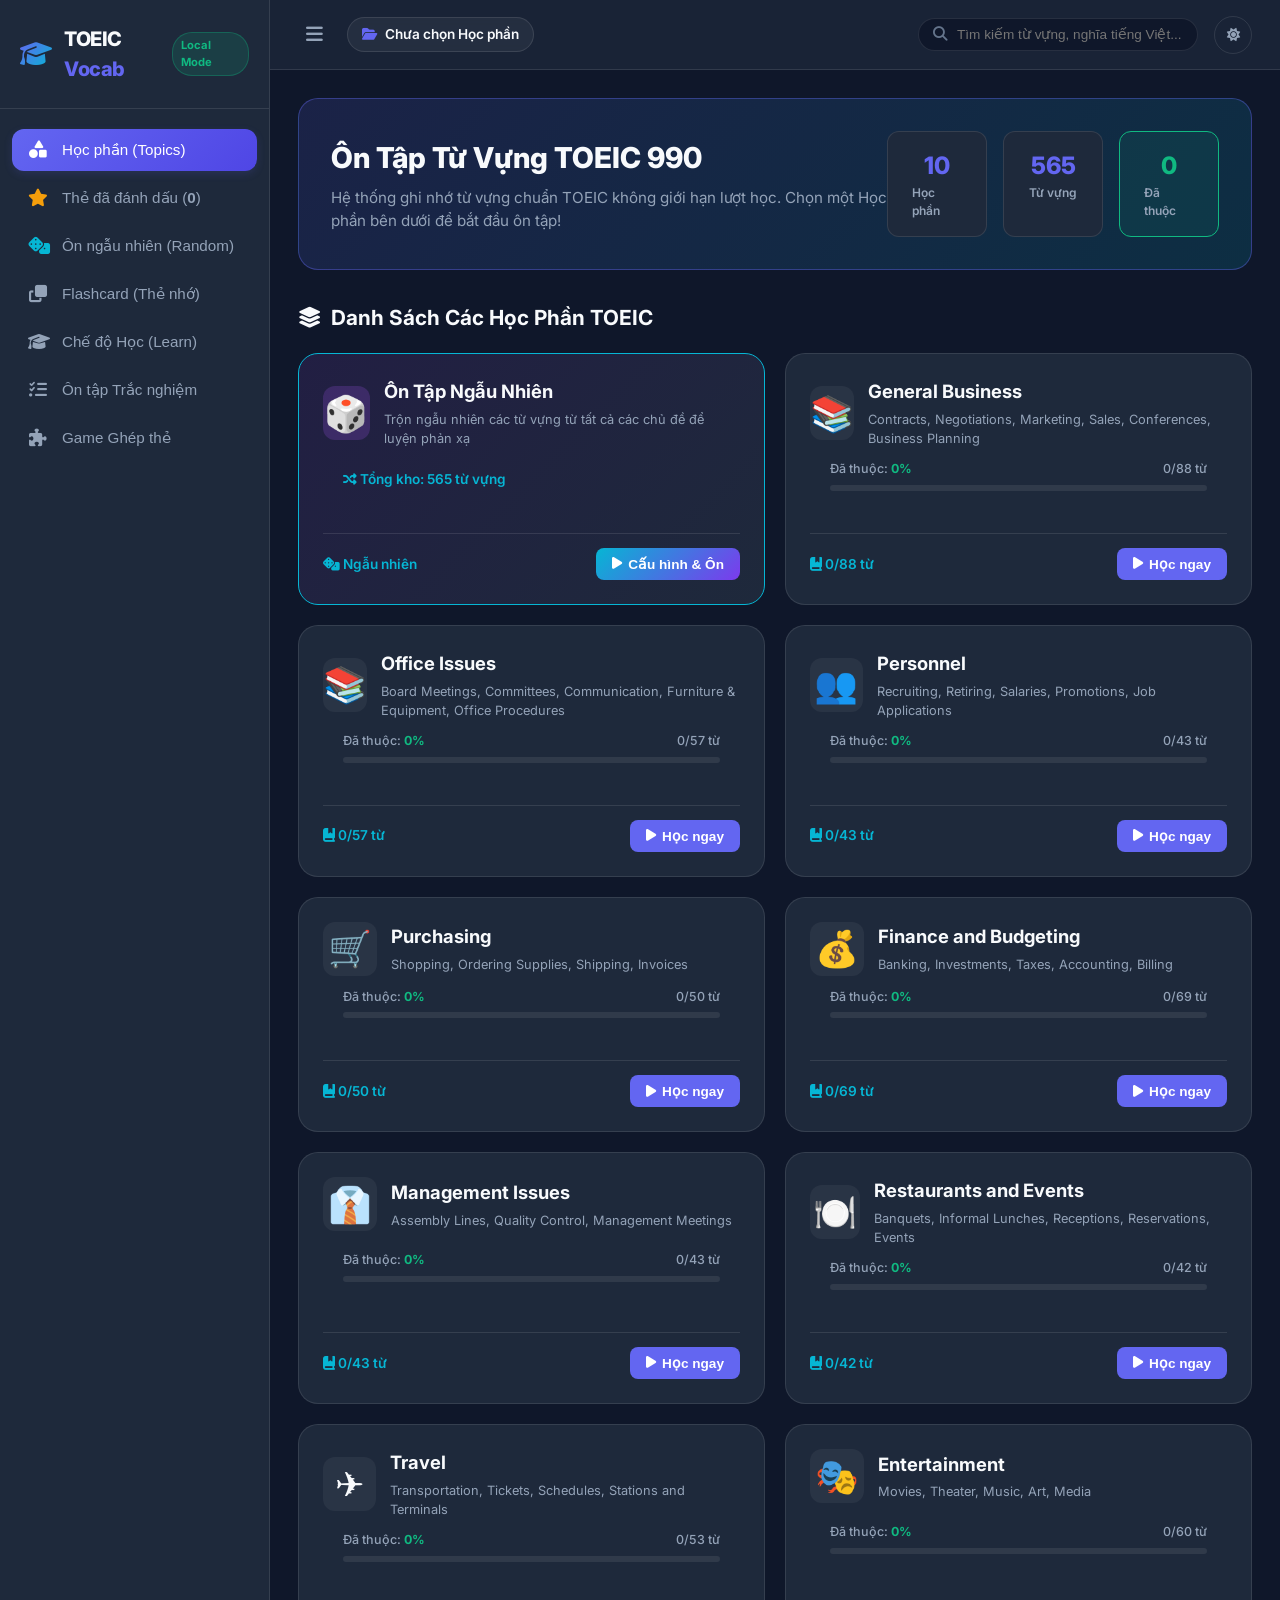
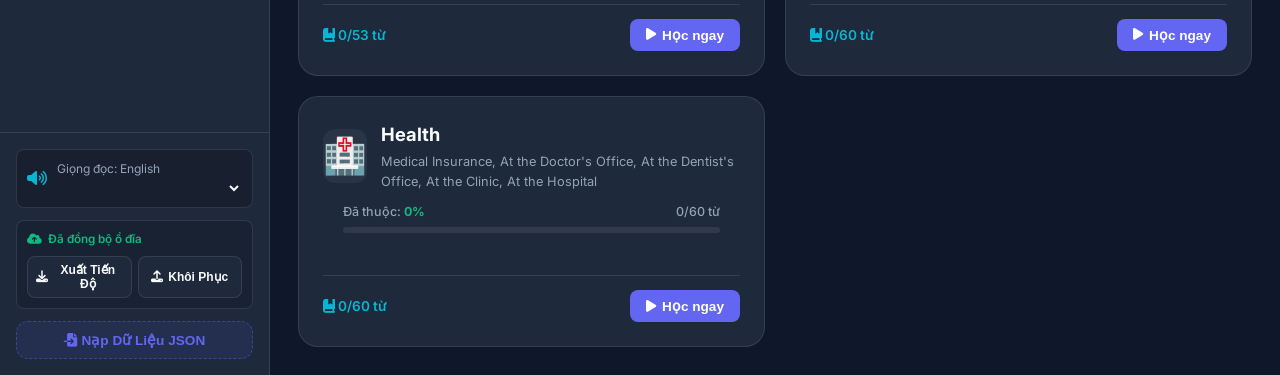
==== index.html @ 37a2cea7 "Deploy TOEIC Web App for GitHub Pages" ====
<!DOCTYPE html>
<html lang="vi" data-theme="dark">
<head>
  <meta charset="UTF-8" />
  <meta name="viewport" content="width=device-width, initial-scale=1.0" />
  <title>TOEIC Vocab Master - Local Study App (Quizlet Alternative)</title>
  
  <!-- Font Google Inter & Outfits -->
  <link rel="preconnect" href="https://fonts.googleapis.com">
  <link rel="preconnect" href="https://fonts.gstatic.com" crossorigin>
  <link href="https://fonts.googleapis.com/css2?family=Inter:wght@300;400;500;600;700&family=Plus+Jakarta+Sans:wght@500;600;700;800&display=swap" rel="stylesheet">
  
  <!-- FontAwesome Icons -->
  <link rel="stylesheet" href="https://cdnjs.cloudflare.com/ajax/libs/font-awesome/6.4.0/css/all.min.css" />
  
  <!-- Stylesheet -->
  <link rel="stylesheet" href="style.css" />
</head>
<body>
  <div class="app-container">
    <!-- Sidebar Navigation -->
    <aside class="sidebar" id="sidebar">
      <div class="sidebar-header">
        <div class="logo">
          <i class="fa-solid fa-graduation-cap logo-icon"></i>
          <span class="logo-text">TOEIC <span>Vocab</span></span>
        </div>
        <span class="badge-local">Local Mode</span>
      </div>

      <nav class="sidebar-menu">
        <button class="menu-item active" data-view="dashboard">
          <i class="fa-solid fa-shapes"></i>
          <span>Học phần (Topics)</span>
        </button>
        <button class="menu-item" data-view="starred" id="nav-starred">
          <i class="fa-solid fa-star" style="color: var(--accent-warning);"></i>
          <span>Thẻ đã đánh dấu (<strong id="sidebar-starred-count">0</strong>)</span>
        </button>
        <button class="menu-item" data-view="random" id="nav-random">
          <i class="fa-solid fa-dice" style="color: var(--accent-secondary);"></i>
          <span>Ôn ngẫu nhiên (Random)</span>
        </button>
        <button class="menu-item" data-view="flashcards" id="nav-flashcards">
          <i class="fa-solid fa-clone"></i>
          <span>Flashcard (Thẻ nhớ)</span>
        </button>
        <button class="menu-item" data-view="learn" id="nav-learn">
          <i class="fa-solid fa-graduation-cap"></i>
          <span>Chế độ Học (Learn)</span>
        </button>
        <button class="menu-item" data-view="quiz" id="nav-quiz">
          <i class="fa-solid fa-list-check"></i>
          <span>Ôn tập Trắc nghiệm</span>
        </button>
        <button class="menu-item" data-view="match" id="nav-match">
          <i class="fa-solid fa-puzzle-piece"></i>
          <span>Game Ghép thẻ</span>
        </button>
      </nav>

      <div class="sidebar-footer">
        <div class="voice-settings-mini">
          <i class="fa-solid fa-volume-high"></i>
          <div class="voice-info">
            <span id="current-voice-label">Giọng đọc: English</span>
            <select id="voice-speed-select" title="Tốc độ đọc">
              <option value="0.8">Chậm 0.8x</option>
              <option value="1.0" selected>Chuẩn 1.0x</option>
              <option value="1.2">Nhanh 1.2x</option>
            </select>
          </div>
        </div>
        
        <div class="progress-backup-actions">
          <div class="sync-status-badge" id="sync-status-badge" title="Trạng thái tự động lưu vào ổ đĩa">
            <i class="fa-solid fa-cloud-arrow-up"></i> <span id="sync-status-text">Đã đồng bộ ổ đĩa</span>
          </div>
          <div class="backup-btn-group">
            <button class="btn-backup-action" id="btn-export-progress" title="Tải file sao lưu tiến độ (.json) về máy">
              <i class="fa-solid fa-download"></i> Xuất Tiến Độ
            </button>
            <button class="btn-backup-action" id="btn-import-progress" title="Nạp file sao lưu (.json) từ máy tính">
              <i class="fa-solid fa-upload"></i> Khôi Phục
            </button>
            <input type="file" id="file-input-progress" accept=".json" style="display: none;" />
          </div>
        </div>

        <button class="btn-import-data" id="btn-open-import">
          <i class="fa-solid fa-file-import"></i> Nạp Dữ Liệu JSON
        </button>
      </div>
    </aside>

    <!-- Main Content Area -->
    <main class="main-content">
      <!-- Top Navigation Header -->
      <header class="top-header">
        <div class="header-left">
          <button class="btn-toggle-sidebar" id="btn-toggle-sidebar" title="Mở/Đóng Sidebar">
            <i class="fa-solid fa-bars"></i>
          </button>
          <div class="current-topic-badge" id="current-topic-badge">
            <i class="fa-solid fa-folder-open"></i>
            <span id="header-topic-title">Chưa chọn Học phần</span>
          </div>
        </div>

        <div class="header-right">
          <div class="search-box">
            <i class="fa-solid fa-magnifying-glass"></i>
            <input type="text" id="global-search" placeholder="Tìm kiếm từ vựng, nghĩa tiếng Việt..." />
          </div>
          
          <button class="theme-toggle" id="theme-toggle" title="Chuyển chế độ Sáng/Tối">
            <i class="fa-solid fa-moon"></i>
          </button>
        </div>
      </header>

      <!-- View Containers -->
      
      <!-- 1. DASHBOARD VIEW (Topic List) -->
      <section class="view-section active" id="view-dashboard">
        <div class="hero-banner">
          <div class="hero-text">
            <h1>Ôn Tập Từ Vựng TOEIC 990</h1>
            <p>Hệ thống ghi nhớ từ vựng chuẩn TOEIC không giới hạn lượt học. Chọn một Học phần bên dưới để bắt đầu ôn tập!</p>
          </div>
          <div class="hero-stats">
            <div class="stat-card">
              <span class="stat-number" id="stat-total-topics">0</span>
              <span class="stat-label">Học phần</span>
            </div>
            <div class="stat-card">
              <span class="stat-number" id="stat-total-words">0</span>
              <span class="stat-label">Từ vựng</span>
            </div>
            <div class="stat-card highlight">
              <span class="stat-number" id="stat-learned-words">0</span>
              <span class="stat-label">Đã thuộc</span>
            </div>
          </div>
        </div>

        <div class="section-title">
          <h2><i class="fa-solid fa-layer-group"></i> Danh Sách Các Học Phần TOEIC</h2>
        </div>

        <div class="topics-grid" id="topics-grid">
          <!-- Topic cards populated dynamically -->
        </div>
      </section>

      <!-- 2. FLASHCARDS VIEW -->
      <section class="view-section" id="view-flashcards">
        <div class="view-toolbar">
          <button class="btn-back" id="btn-back-to-dashboard">
            <i class="fa-solid fa-arrow-left"></i> Quay lại
          </button>

          <div class="study-filter-group" id="fc-filter-group">
            <button class="btn-filter-mode active" data-mode="all" id="btn-fc-filter-all">
              <i class="fa-solid fa-layer-group"></i> Tất cả (<span class="count-all">0</span>)
            </button>
            <button class="btn-filter-mode" data-mode="starred" id="btn-fc-filter-starred">
              <i class="fa-solid fa-star" style="color:var(--accent-warning)"></i> Đã đánh dấu (<span class="count-starred">0</span>)
            </button>
          </div>
          
          <div class="flashcard-progress">
            <span id="fc-counter">1 / 10</span>
            <div class="progress-bar-bg">
              <div class="progress-bar-fill" id="fc-progress-fill"></div>
            </div>
          </div>

          <div class="toolbar-actions">
            <button class="btn-tool" id="btn-toggle-star" title="Đánh dấu từ quan trọng">
              <i class="fa-regular fa-star"></i>
            </button>
            <button class="btn-tool" id="btn-shuffle" title="Trộn ngẫu nhiên">
              <i class="fa-solid fa-shuffle"></i>
            </button>
            <button class="btn-tool" id="btn-autoplay" title="Tự động chạy (Auto-play)">
              <i class="fa-solid fa-play"></i> Autoplay
            </button>
          </div>
        </div>

        <!-- Flashcard Flip Area -->
        <div class="flashcard-wrapper">
          <div class="flashcard-container" id="flashcard">
            <!-- Front of Card -->
            <div class="card-face card-front">
              <div class="card-header">
                <span class="card-tag">Học phần: <strong id="fc-topic-name">General Business</strong></span>
                <button class="btn-audio" id="btn-audio-front" title="Nghe âm chuẩn (US/UK)">
                  <i class="fa-solid fa-volume-high"></i>
                </button>
              </div>

              <div class="card-body-front">
                <h1 class="term-title" id="fc-term">acceptance</h1>
                <div class="term-ipa" id="fc-ipa-front">/əkˈseptəns/</div>
                <div class="flip-hint">
                  <i class="fa-solid fa-rotate"></i> Nhấn Space hoặc click để lật mặt sau
                </div>
              </div>
            </div>

            <!-- Back of Card -->
            <div class="card-face card-back">
              <div class="card-header">
                <span class="card-tag">Định nghĩa & Ví dụ</span>
                <button class="btn-audio" id="btn-audio-back" title="Nghe lại phát âm">
                  <i class="fa-solid fa-volume-high"></i>
                </button>
              </div>

              <div class="card-body-back">
                <!-- Left Column: Formatted Text Definition -->
                <div class="back-col-left">
                  <div class="def-pos" id="fc-pos">(N)</div>
                  <div class="def-synonym" id="fc-synonym">= recognition</div>
                  <div class="def-main" id="fc-definition">sự chấp nhận</div>
                  <div class="def-note" id="fc-note">(hóa đơn, chứng từ giao có đảm bảo thanh toán)</div>
                  
                  <div class="def-ipa-bottom" id="fc-ipa-back">/əkˈseptəns/</div>

                  <div class="def-example" id="fc-example-box">
                    <p class="en" id="fc-example-en">We are pleased to announce the acceptance of your business proposal.</p>
                    <p class="vi" id="fc-example-vi">Chúng tôi hân hạnh thông báo sự chấp nhận đề xuất kinh doanh của bạn.</p>
                  </div>
                </div>

                <!-- Right Column: Visual Image -->
                <div class="back-col-right">
                  <div class="card-image-box">
                    <img src="" id="fc-image" alt="Visual Illustration" />
                  </div>
                </div>
              </div>
            </div>
          </div>
        </div>

        <!-- Controls below Card -->
        <div class="flashcard-controls">
          <button class="btn-control btn-prev" id="btn-fc-prev" title="Từ trước đó (Mũi tên Trái)">
            <i class="fa-solid fa-chevron-left"></i> Từ trước
          </button>
          
          <button class="btn-control btn-reset-fc" id="btn-reset-flashcards" title="Đặt lại về thẻ đầu tiên (Phím R)">
            <i class="fa-solid fa-rotate-left"></i> Đặt lại
          </button>
          
          <button class="btn-control btn-next" id="btn-fc-next" title="Từ tiếp theo (Mũi tên Phải)">
            Từ tiếp <i class="fa-solid fa-chevron-right"></i>
          </button>
        </div>

        <div class="keyboard-shortcuts-hint">
          <span><kbd>Space</kbd> Lật thẻ</span>
          <span><kbd>←</kbd> Từ trước</span>
          <span><kbd>→</kbd> Từ tiếp</span>
          <span><kbd>R</kbd> Đặt lại</span>
        </div>
      </section>

      <!-- 3. CHẾ ĐỘ HỌC (QUIZLET LEARN MODE - Sequential Choice & Typing) -->
      <section class="view-section" id="view-learn">
        <div class="quizlet-learn-wrapper">
          <!-- Top Quizlet Progress Header -->
          <div class="learn-header-bar">
            <button class="btn-back" data-target="dashboard">
              <i class="fa-solid fa-arrow-left"></i> Quay lại
            </button>

            <div class="study-filter-group" id="learn-filter-group">
              <button class="btn-filter-mode active" data-mode="all" id="btn-learn-filter-all">
                <i class="fa-solid fa-layer-group"></i> Tất cả (<span class="count-all">0</span>)
              </button>
              <button class="btn-filter-mode" data-mode="starred" id="btn-learn-filter-starred">
                <i class="fa-solid fa-star" style="color:var(--accent-warning)"></i> Đã đánh dấu (<span class="count-starred">0</span>)
              </button>
            </div>

            <div class="learn-progress-segments">
              <span class="segment-badge start-badge" id="learn-score-mastered">0</span>
              <div class="segments-track" id="learn-segments-track">
                <div class="segment-fill" id="learn-progress-fill"></div>
              </div>
              <span class="segment-badge end-badge" id="learn-total-words-badge">10</span>
            </div>

            <div class="header-learn-actions">
              <div class="learn-stage-indicator" id="learn-stage-badge">
                <span class="stage-dot"></span> Stage 1: Chọn 1-4
              </div>
              <button class="btn-reset-learn" id="btn-reset-learn" title="Đặt lại tiến độ & Học lại từ đầu">
                <i class="fa-solid fa-rotate-left"></i> Đặt lại
              </button>
            </div>
          </div>

          <!-- Main Quizlet Card Container -->
          <div class="quizlet-card" id="learn-card">
            <div class="quizlet-card-top">
              <span class="definition-label">Định nghĩa</span>
              <button class="btn-audio-circle-mini" id="btn-learn-audio" title="Nghe phát âm">
                <i class="fa-solid fa-volume-high"></i>
              </button>
            </div>

            <!-- Definition Body (Text Left + Image Right) -->
            <div class="quizlet-card-body">
              <div class="quizlet-def-left">
                <div class="quizlet-pos" id="learn-pos">(N)</div>
                <h2 class="quizlet-def-title" id="learn-definition">sự chấp nhận</h2>
                <div class="quizlet-synonym" id="learn-synonym"></div>
                <p class="quizlet-def-note" id="learn-note">(hóa đơn, chứng từ giao có đảm bảo thanh toán)</p>
              </div>

              <div class="quizlet-img-right">
                <img id="learn-image" src="" alt="Quizlet Illustration" />
              </div>
            </div>

            <!-- Stage 1: Multiple Choice Options (Grid 2x2 with numbers 1-4) -->
            <div class="quizlet-stage-options" id="learn-stage-choice">
              <div class="stage-subheading">Chọn đáp án đúng</div>
              <div class="options-grid-2x2" id="learn-choice-grid">
                <!-- Options populated dynamically -->
              </div>

              <div class="stage-bottom-bar">
                <button class="btn-flag" id="btn-flag-choice" title="Đánh dấu từ này"><i class="fa-regular fa-star"></i></button>
                <button class="btn-dont-know" id="btn-dont-know-choice">Bạn không biết?</button>
              </div>
            </div>

            <!-- Stage 2: Typing Recall Input (Nhập Tiếng Anh) -->
            <div class="quizlet-stage-typing hidden" id="learn-stage-typing">
              <div class="stage-subheading">Đáp án của bạn</div>
              
              <form class="learn-typing-form" id="learn-typing-form">
                <input type="text" id="learn-typing-input" placeholder="Nhập Tiếng Anh" autocomplete="off" />
              </form>

              <div class="stage-bottom-bar space-between">
                <button class="btn-hint" id="btn-show-hint"><i class="fa-regular fa-lightbulb"></i> Hiển thị gợi ý</button>

                <div class="bottom-right-actions">
                  <button class="btn-flag" id="btn-flag-typing" title="Đánh dấu từ này"><i class="fa-regular fa-star"></i></button>
                  <button class="btn-dont-know" id="btn-dont-know-typing">Bạn không biết?</button>
                  <button class="btn-submit-answer" id="btn-submit-learn-typing">Trả lời (Enter ↵)</button>
                </div>
              </div>
            </div>

            <!-- Result Feedback Overlay (When wrong or Don't know clicked) -->
            <div class="quizlet-feedback-overlay hidden" id="learn-feedback-overlay">
              <div class="feedback-card-inner">
                <div class="feedback-header" id="learn-feedback-status">Chưa chính xác!</div>
                
                <div class="feedback-answers">
                  <div class="answer-row correct-row">
                    <span class="row-label">Đáp án đúng:</span>
                    <span class="row-val" id="feedback-correct-val">acceptance</span>
                    <button class="btn-audio-mini" id="btn-feedback-audio"><i class="fa-solid fa-volume-high"></i></button>
                  </div>
                  <div class="answer-row user-row hidden" id="feedback-user-row">
                    <span class="row-label">Đáp án của bạn:</span>
                    <span class="row-val user-val" id="feedback-user-val">accept</span>
                  </div>
                </div>

                <button class="btn-continue-learn" id="btn-continue-learn">
                  Đã hiểu, tiếp tục <i class="fa-solid fa-arrow-right"></i> <span style="font-size:0.85rem; opacity:0.8; margin-left:6px;">(Ấn Enter ↵)</span>
                </button>
              </div>
            </div>
          </div>
        </div>
      </section>

      <!-- 4. QUIZ VIEW (Trắc Nghiệm Nhanh) -->
      <section class="view-section" id="view-quiz">
        <div class="view-toolbar">
          <button class="btn-back" data-target="dashboard">
            <i class="fa-solid fa-arrow-left"></i> Quay lại
          </button>
          <h2><i class="fa-solid fa-list-check"></i> Ôn Tập Trắc Nghiệm Nhanh</h2>
          <div class="study-filter-group" id="quiz-filter-group">
            <button class="btn-filter-mode active" data-mode="all" id="btn-quiz-filter-all">
              <i class="fa-solid fa-layer-group"></i> Tất cả (<span class="count-all">0</span>)
            </button>
            <button class="btn-filter-mode" data-mode="starred" id="btn-quiz-filter-starred">
              <i class="fa-solid fa-star" style="color:var(--accent-warning)"></i> Đã đánh dấu (<span class="count-starred">0</span>)
            </button>
          </div>
          <div class="quiz-score-badge">Đúng: <span id="quiz-score">0</span></div>
        </div>

        <div class="quiz-container">
          <div class="quiz-card">
            <div class="quiz-header">
              <span class="quiz-step" id="quiz-step">Câu 1 / 10</span>
              <button class="btn-audio" id="btn-quiz-audio"><i class="fa-solid fa-volume-high"></i></button>
            </div>

            <div class="quiz-prompt">
              <h2 id="quiz-question-term">acceptance</h2>
              <div class="quiz-ipa" id="quiz-question-ipa">/əkˈseptəns/</div>
            </div>

            <div class="quiz-options" id="quiz-options">
              <!-- Options populated dynamically -->
            </div>

            <div class="quiz-feedback hidden" id="quiz-feedback">
              <div class="feedback-msg" id="feedback-msg">Chính xác!</div>
              <button class="btn-next-quiz" id="btn-next-quiz">Câu tiếp theo <i class="fa-solid fa-arrow-right"></i></button>
            </div>
          </div>
        </div>
      </section>

      <!-- 5. MATCH GAME VIEW (Game Ghép Thẻ) -->
      <section class="view-section" id="view-match">
        <div class="view-toolbar">
          <button class="btn-back" data-target="dashboard">
            <i class="fa-solid fa-arrow-left"></i> Quay lại
          </button>
          <h2><i class="fa-solid fa-puzzle-piece"></i> Game Ghép Thẻ Tính Giờ</h2>
          <div class="study-filter-group" id="match-filter-group">
            <button class="btn-filter-mode active" data-mode="all" id="btn-match-filter-all">
              <i class="fa-solid fa-layer-group"></i> Tất cả (<span class="count-all">0</span>)
            </button>
            <button class="btn-filter-mode" data-mode="starred" id="btn-match-filter-starred">
              <i class="fa-solid fa-star" style="color:var(--accent-warning)"></i> Đã đánh dấu (<span class="count-starred">0</span>)
            </button>
          </div>
          <div class="timer-badge"><i class="fa-solid fa-stopwatch"></i> <span id="match-timer">0.0s</span></div>
        </div>

        <div class="match-grid" id="match-grid">
          <!-- Match cards created dynamically -->
        </div>

        <div class="match-victory-overlay hidden" id="match-victory">
          <div class="victory-card">
            <i class="fa-solid fa-trophy trophy-icon"></i>
            <h2>Xuất sắc! Bạn đã hoàn thành!</h2>
            <p>Thời gian làm bài: <strong id="final-match-time">0.0s</strong></p>
            <button class="btn-restart-match" id="btn-restart-match">Chơi lại</button>
          </div>
        </div>
      </section>

      <!-- 6. STARRED WORDS VIEW (Danh sách từ vựng đã đánh dấu) -->
      <section class="view-section" id="view-starred">
        <div class="starred-header-banner">
          <div class="starred-header-info">
            <h2><i class="fa-solid fa-star" style="color: var(--accent-warning);"></i> Thẻ Từ Vựng Đã Đánh Dấu</h2>
            <p>Tập trung ôn luyện các thuật ngữ quan trọng bạn đã gắn sao ⭐</p>
          </div>
          <div class="starred-quick-actions">
            <button class="btn-starred-act" id="btn-starred-study-fc">
              <i class="fa-solid fa-clone"></i> Flashcard (<span id="starred-count-fc">0</span>)
            </button>
            <button class="btn-starred-act primary" id="btn-starred-study-learn">
              <i class="fa-solid fa-graduation-cap"></i> Chế độ Học (<span id="starred-count-learn">0</span>)
            </button>
            <button class="btn-starred-act" id="btn-starred-study-quiz">
              <i class="fa-solid fa-list-check"></i> Trắc nghiệm (<span id="starred-count-quiz">0</span>)
            </button>
            <button class="btn-starred-act" id="btn-starred-study-match">
              <i class="fa-solid fa-puzzle-piece"></i> Ghép thẻ (<span id="starred-count-match">0</span>)
            </button>
          </div>
        </div>

        <div class="starred-cards-grid" id="starred-cards-grid">
          <!-- Starred cards or empty state dynamically rendered -->
        </div>
      </section>

      <!-- 7. RANDOM PRACTICE VIEW (Ôn Ngẫu Nhiên Kho Từ Vựng) -->
      <section class="view-section" id="view-random">
        <div class="random-header-banner">
          <div class="random-header-info">
            <h2><i class="fa-solid fa-dice" style="color: var(--accent-secondary);"></i> Ôn Tập Ngẫu Nhiên Kho Từ Vựng</h2>
            <p>Tự động trộn ngẫu nhiên từ vựng từ tất cả các chủ đề để luyện phản xạ và kiểm tra khả năng ghi nhớ tổng hợp.</p>
          </div>
        </div>

        <div class="random-setup-card">
          <h3><i class="fa-solid fa-sliders"></i> Cấu Hình Ôn Tập Ngẫu Nhiên</h3>
          <p style="color: var(--text-muted); font-size: 0.9rem; margin-bottom: 24px;">Chọn các học phần và số lượng từ vựng bạn muốn trộn ngẫu nhiên để bắt đầu ôn tập:</p>
          
          <!-- Topic Selection Checkboxes -->
          <div class="random-option-group" style="margin-bottom: 24px;">
            <div style="display: flex; justify-content: space-between; align-items: center; margin-bottom: 12px; flex-wrap: wrap; gap: 8px;">
              <label style="font-weight: 600; color: var(--text-main); font-size: 0.95rem; display: flex; align-items: center; gap: 8px;">
                <i class="fa-solid fa-layer-group" style="color: var(--accent-primary);"></i> Chọn học phần muốn ôn (Mặc định tất cả):
              </label>
              <div class="random-topic-actions">
                <button class="btn-text-action" id="btn-random-select-all" style="font-size:0.8rem; background:rgba(99,102,241,0.12); border:1px solid rgba(99,102,241,0.3); color:var(--accent-primary); padding:4px 10px; border-radius:6px; cursor:pointer; font-weight:600; margin-right: 8px;">
                  <i class="fa-solid fa-check-double"></i> Chọn tất cả (<span id="random-topic-total-badge">0</span>)
                </button>
                <button class="btn-text-action" id="btn-random-deselect-all" style="font-size:0.8rem; background:rgba(255,255,255,0.05); border:1px solid var(--border-color); color:var(--text-muted); padding:4px 10px; border-radius:6px; cursor:pointer; font-weight:500;">
                  Bỏ chọn tất cả
                </button>
              </div>
            </div>
            <div class="random-topics-checkbox-grid" id="random-topics-checkbox-grid">
              <!-- Dynamically populated topic checkboxes -->
            </div>
          </div>

          <!-- Count Selection + Custom Input -->
          <div class="random-option-group">
            <label style="font-weight: 600; color: var(--text-main); font-size: 0.95rem; display: flex; align-items: center; gap: 8px;">
              <i class="fa-solid fa-list-ol" style="color: var(--accent-primary);"></i> Số lượng từ vựng ngẫu nhiên:
            </label>
            <div class="btn-group-count" id="random-count-group">
              <button class="btn-count-opt" data-count="10">10 từ</button>
              <button class="btn-count-opt active" data-count="20">20 từ</button>
              <button class="btn-count-opt" data-count="50">50 từ</button>
              <button class="btn-count-opt" data-count="all">Tất cả (<span id="random-total-count">0</span> từ)</button>
              <div class="custom-count-wrapper" style="display: flex; align-items: center; gap: 6px;">
                <button class="btn-count-opt" data-count="custom" id="btn-count-custom-trigger">Tùy chỉnh:</button>
                <input type="number" id="random-custom-count-input" min="1" max="9999" placeholder="VD: 35" style="width: 100px; padding: 8px 12px; background: var(--bg-main); border: 1px solid var(--border-color); color: var(--text-main); border-radius: var(--radius-md); font-weight: 600; font-size: 0.9rem; outline: none; transition: var(--transition-fast);" />
              </div>
            </div>
          </div>

          <div class="random-actions-grid">
            <button class="btn-random-act primary" id="btn-random-study-fc">
              <i class="fa-solid fa-clone"></i> Flashcard (<span class="random-chosen-count">20</span> từ)
            </button>
            <button class="btn-random-act success" id="btn-random-study-learn">
              <i class="fa-solid fa-graduation-cap"></i> Chế độ Học (<span class="random-chosen-count">20</span> từ)
            </button>
            <button class="btn-random-act warning" id="btn-random-study-quiz">
              <i class="fa-solid fa-list-check"></i> Trắc nghiệm (<span class="random-chosen-count">20</span> từ)
            </button>
            <button class="btn-random-act danger" id="btn-random-study-match">
              <i class="fa-solid fa-puzzle-piece"></i> Game Ghép Thẻ (<span class="random-chosen-count">20</span> từ)
            </button>
          </div>
        </div>
      </section>

    </main>
  </div>

  <!-- Modal Import Data -->
  <div class="modal-backdrop hidden" id="modal-import">
    <div class="modal-content">
      <div class="modal-header">
        <h3><i class="fa-solid fa-file-import"></i> Nạp Dữ Liệu Từ Vựng Custom (JSON)</h3>
        <button class="btn-close-modal" id="btn-close-import">&times;</button>
      </div>
      <div class="modal-body">
        <p>Dán chuỗi JSON danh sách từ vựng hoặc nạp file JSON xuất từ script Python:</p>
        <textarea id="import-json-text" placeholder='[{"topic_id": "custom", "topic_name": "Tự chọn", "words": [...]}]'></textarea>
      </div>
      <div class="modal-footer" style="display: flex; justify-content: space-between; gap: 10px;">
        <button class="btn-secondary" id="btn-reset-dataset" style="color: #ff4d4f; border-color: rgba(255,77,79,0.3);"><i class="fa-solid fa-rotate-left"></i> Khôi phục dữ liệu từ server (Xóa JSON tạm)</button>
        <div style="display: flex; gap: 8px;">
          <button class="btn-secondary" id="btn-cancel-import">Hủy</button>
          <button class="btn-primary" id="btn-submit-import">Nạp Dữ Liệu</button>
        </div>
      </div>
    </div>
  </div>

  <!-- Main JavaScript App -->
  <script src="app.js"></script>
</body>
</html>
---- style.css ----
/* CSS Reset & Variable System */
:root {
  --bg-primary: #0f172a;
  --bg-secondary: #1e293b;
  --bg-card: #1e293b;
  --bg-card-hover: #334155;
  --bg-glass: rgba(30, 41, 59, 0.75);
  
  --text-main: #f8fafc;
  --text-muted: #94a3b8;
  --text-subtle: #64748b;
  
  --accent-primary: #6366f1;
  --accent-primary-hover: #4f46e5;
  --accent-secondary: #06b6d4;
  --accent-success: #10b981;
  --accent-warning: #f59e0b;
  --accent-danger: #ef4444;
  
  --border-color: rgba(255, 255, 255, 0.1);
  --border-highlight: rgba(99, 102, 241, 0.4);
  
  --radius-sm: 8px;
  --radius-md: 12px;
  --radius-lg: 20px;
  --radius-xl: 28px;
  
  --shadow-sm: 0 1px 2px rgba(0,0,0,0.05);
  --shadow-md: 0 3px 8px rgba(0,0,0,0.06);
  --shadow-lg: 0 4px 12px rgba(0,0,0,0.08);
  --shadow-accent: 0 3px 8px rgba(99, 102, 241, 0.15);
  
  --font-family: 'Inter', 'Plus Jakarta Sans', system-ui, -apple-system, sans-serif;
  --transition-fast: 0.2s ease;
  --transition-normal: 0.3s cubic-bezier(0.4, 0, 0.2, 1);
}

[data-theme="light"] {
  --bg-primary: #f8fafc;
  --bg-secondary: #ffffff;
  --bg-card: #ffffff;
  --bg-card-hover: #f1f5f9;
  --bg-glass: rgba(255, 255, 255, 0.85);
  
  --text-main: #0f172a;
  --text-muted: #475569;
  --text-subtle: #94a3b8;
  
  --border-color: #e2e8f0;
  --border-highlight: rgba(99, 102, 241, 0.3);
  --shadow-md: 0 3px 8px rgba(0,0,0,0.04);
}

* {
  margin: 0;
  padding: 0;
  box-sizing: border-box;
}

body {
  font-family: var(--font-family);
  background-color: var(--bg-primary);
  color: var(--text-main);
  min-height: 100vh;
  overflow-x: hidden;
  line-height: 1.5;
}

/* App Main Layout */
.app-container {
  display: flex;
  min-height: 100vh;
}

/* Sidebar Styles */
.sidebar {
  width: 270px;
  background-color: var(--bg-secondary);
  border-right: 1px solid var(--border-color);
  display: flex;
  flex-direction: column;
  transition: var(--transition-normal);
  z-index: 100;
}

.sidebar.collapsed {
  margin-left: -270px;
}

.sidebar-header {
  padding: 24px 20px;
  display: flex;
  align-items: center;
  justify-content: space-between;
  border-bottom: 1px solid var(--border-color);
}

.logo {
  display: flex;
  align-items: center;
  gap: 12px;
}

.logo-icon {
  font-size: 1.6rem;
  color: var(--accent-primary);
  background: linear-gradient(135deg, var(--accent-primary), var(--accent-secondary));
  -webkit-background-clip: text;
  -webkit-text-fill-color: transparent;
}

.logo-text {
  font-size: 1.25rem;
  font-weight: 800;
  letter-spacing: -0.5px;
}

.logo-text span {
  color: var(--accent-primary);
}

.badge-local {
  font-size: 0.7rem;
  font-weight: 700;
  background-color: rgba(16, 185, 129, 0.15);
  color: var(--accent-success);
  padding: 4px 8px;
  border-radius: 20px;
  border: 1px solid rgba(16, 185, 129, 0.3);
}

.sidebar-menu {
  padding: 20px 12px;
  display: flex;
  flex-direction: column;
  gap: 6px;
  flex: 1;
}

.menu-item {
  display: flex;
  align-items: center;
  gap: 14px;
  padding: 12px 16px;
  border-radius: var(--radius-md);
  border: none;
  background: transparent;
  color: var(--text-muted);
  font-size: 0.95rem;
  font-weight: 500;
  cursor: pointer;
  transition: var(--transition-fast);
  text-align: left;
}

.menu-item i {
  font-size: 1.1rem;
  width: 20px;
  text-align: center;
}

.menu-item:hover {
  background-color: var(--bg-card-hover);
  color: var(--text-main);
}

.menu-item.active {
  background: linear-gradient(135deg, var(--accent-primary), var(--accent-primary-hover));
  color: #ffffff;
  box-shadow: var(--shadow-accent);
}

.sidebar-footer {
  padding: 16px;
  border-top: 1px solid var(--border-color);
  display: flex;
  flex-direction: column;
  gap: 12px;
}

.voice-settings-mini {
  display: flex;
  align-items: center;
  gap: 10px;
  background: rgba(0, 0, 0, 0.2);
  padding: 10px;
  border-radius: var(--radius-sm);
  border: 1px solid var(--border-color);
}

.voice-settings-mini i {
  color: var(--accent-secondary);
}

.voice-info {
  display: flex;
  flex-direction: column;
  gap: 2px;
  flex: 1;
}

.voice-info span {
  font-size: 0.75rem;
  color: var(--text-muted);
}

.voice-info select {
  background: transparent;
  border: none;
  color: var(--text-main);
  font-size: 0.8rem;
  font-weight: 600;
  cursor: pointer;
  outline: none;
}

.progress-backup-actions {
  display: flex;
  flex-direction: column;
  gap: 8px;
  background: rgba(0, 0, 0, 0.15);
  padding: 10px;
  border-radius: var(--radius-sm);
  border: 1px solid var(--border-color);
}

.sync-status-badge {
  font-size: 0.73rem;
  color: var(--accent-success);
  display: flex;
  align-items: center;
  gap: 6px;
  font-weight: 600;
}

.sync-status-badge.syncing {
  color: var(--accent-warning);
}

.sync-status-badge.error {
  color: var(--accent-danger);
}

.backup-btn-group {
  display: flex;
  gap: 6px;
}

.btn-backup-action {
  flex: 1;
  padding: 6px 8px;
  border-radius: var(--radius-sm);
  border: 1px solid var(--border-color);
  background: var(--bg-card);
  color: var(--text-main);
  font-size: 0.75rem;
  font-weight: 600;
  cursor: pointer;
  display: flex;
  align-items: center;
  justify-content: center;
  gap: 5px;
  transition: var(--transition-fast);
}

.btn-backup-action:hover {
  background: var(--bg-card-hover);
  border-color: var(--accent-primary);
  color: var(--accent-primary);
}

.btn-import-data {
  width: 100%;
  padding: 10px;
  border-radius: var(--radius-md);
  border: 1px dashed var(--border-highlight);
  background: rgba(99, 102, 241, 0.1);
  color: var(--accent-primary);
  font-weight: 600;
  font-size: 0.85rem;
  cursor: pointer;
  transition: var(--transition-fast);
}

.btn-import-data:hover {
  background: rgba(99, 102, 241, 0.2);
}

/* Main Content Area */
.main-content {
  flex: 1;
  display: flex;
  flex-direction: column;
  min-width: 0;
}

/* Top Header */
.top-header {
  height: 70px;
  padding: 0 28px;
  display: flex;
  align-items: center;
  justify-content: space-between;
  border-bottom: 1px solid var(--border-color);
  background: var(--bg-glass);
  backdrop-filter: blur(12px);
  position: sticky;
  top: 0;
  z-index: 90;
}

.header-left {
  display: flex;
  align-items: center;
  gap: 16px;
}

.btn-toggle-sidebar {
  background: transparent;
  border: none;
  color: var(--text-muted);
  font-size: 1.2rem;
  cursor: pointer;
  padding: 8px;
  border-radius: var(--radius-sm);
}

.btn-toggle-sidebar:hover {
  color: var(--text-main);
  background: var(--bg-card-hover);
}

.current-topic-badge {
  display: flex;
  align-items: center;
  gap: 8px;
  padding: 6px 14px;
  background: rgba(255, 255, 255, 0.05);
  border: 1px solid var(--border-color);
  border-radius: 20px;
  font-size: 0.85rem;
  font-weight: 600;
  color: var(--text-main);
}

.current-topic-badge i {
  color: var(--accent-primary);
}

.header-right {
  display: flex;
  align-items: center;
  gap: 16px;
}

.search-box {
  display: flex;
  align-items: center;
  gap: 10px;
  background: var(--bg-primary);
  border: 1px solid var(--border-color);
  padding: 8px 14px;
  border-radius: 20px;
  width: 280px;
  transition: var(--transition-fast);
}

.search-box:focus-within {
  border-color: var(--accent-primary);
  box-shadow: 0 0 0 3px rgba(99, 102, 241, 0.2);
}

.search-box i {
  color: var(--text-subtle);
  font-size: 0.9rem;
}

.search-box input {
  background: transparent;
  border: none;
  color: var(--text-main);
  outline: none;
  font-size: 0.85rem;
  width: 100%;
}

.theme-toggle {
  background: transparent;
  border: 1px solid var(--border-color);
  color: var(--text-muted);
  width: 38px;
  height: 38px;
  border-radius: 50%;
  cursor: pointer;
  display: flex;
  align-items: center;
  justify-content: center;
  transition: var(--transition-fast);
}

.theme-toggle:hover {
  color: var(--text-main);
  border-color: var(--accent-primary);
}

/* View Sections */
.view-section {
  display: none;
  padding: 28px;
  flex: 1;
  animation: fadeIn 0.3s ease;
}

.view-section.active {
  display: block;
}

@keyframes fadeIn {
  from { opacity: 0; transform: translateY(6px); }
  to { opacity: 1; transform: translateY(0); }
}

/* Dashboard & Topics Grid */
.hero-banner {
  background: linear-gradient(135deg, rgba(99, 102, 241, 0.15), rgba(6, 182, 212, 0.15));
  border: 1px solid var(--border-highlight);
  border-radius: var(--radius-lg);
  padding: 32px;
  display: flex;
  justify-content: space-between;
  align-items: center;
  margin-bottom: 32px;
}

.hero-text h1 {
  font-size: 1.8rem;
  font-weight: 800;
  margin-bottom: 8px;
}

.hero-text p {
  color: var(--text-muted);
  max-width: 600px;
  font-size: 0.95rem;
}

.hero-stats {
  display: flex;
  gap: 16px;
}

.stat-card {
  background: var(--bg-card);
  border: 1px solid var(--border-color);
  padding: 16px 24px;
  border-radius: var(--radius-md);
  display: flex;
  flex-direction: column;
  align-items: center;
  min-width: 100px;
}

.stat-card.highlight {
  border-color: var(--accent-success);
  background: rgba(16, 185, 129, 0.08);
}

.stat-number {
  font-size: 1.5rem;
  font-weight: 800;
  color: var(--accent-primary);
}

.stat-card.highlight .stat-number {
  color: var(--accent-success);
}

.stat-label {
  font-size: 0.75rem;
  color: var(--text-muted);
  font-weight: 600;
}

.section-title h2 {
  font-size: 1.3rem;
  font-weight: 700;
  margin-bottom: 20px;
  display: flex;
  align-items: center;
  gap: 10px;
}

.topics-grid {
  display: grid;
  grid-template-columns: repeat(auto-fill, minmax(320px, 1fr));
  gap: 20px;
}

.topic-card {
  background: var(--bg-card);
  border: 1px solid var(--border-color);
  border-radius: var(--radius-lg);
  padding: 24px;
  cursor: pointer;
  transition: var(--transition-normal);
  display: flex;
  flex-direction: column;
  justify-content: space-between;
  position: relative;
  overflow: hidden;
}

.topic-card:hover {
  transform: translateY(-4px);
  border-color: var(--accent-primary);
  box-shadow: var(--shadow-md);
}

.topic-card-header {
  display: flex;
  align-items: center;
  gap: 14px;
  margin-bottom: 12px;
}

.topic-icon {
  font-size: 2.2rem;
  width: 54px;
  height: 54px;
  border-radius: var(--radius-md);
  background: rgba(255, 255, 255, 0.05);
  display: flex;
  align-items: center;
  justify-content: center;
}

.topic-info h3 {
  font-size: 1.15rem;
  font-weight: 700;
  margin-bottom: 4px;
}

.topic-info p {
  font-size: 0.8rem;
  color: var(--text-muted);
}

.topic-card-footer {
  margin-top: 20px;
  display: flex;
  align-items: center;
  justify-content: space-between;
  border-top: 1px solid var(--border-color);
  padding-top: 14px;
}

.topic-word-count {
  font-size: 0.85rem;
  font-weight: 600;
  color: var(--accent-secondary);
}

.btn-start-study {
  background: var(--accent-primary);
  color: #fff;
  border: none;
  padding: 8px 16px;
  border-radius: var(--radius-sm);
  font-size: 0.85rem;
  font-weight: 600;
  display: flex;
  align-items: center;
  gap: 6px;
  transition: var(--transition-fast);
}

.topic-card:hover .btn-start-study {
  background: var(--accent-primary-hover);
}

/* FLASHCARD VIEW */
.view-toolbar {
  display: flex;
  align-items: center;
  justify-content: space-between;
  margin-bottom: 24px;
}

.btn-back {
  background: transparent;
  border: 1px solid var(--border-color);
  color: var(--text-muted);
  padding: 8px 16px;
  border-radius: var(--radius-md);
  font-size: 0.9rem;
  font-weight: 600;
  cursor: pointer;
  display: flex;
  align-items: center;
  gap: 8px;
  transition: var(--transition-fast);
}

.btn-back:hover {
  color: var(--text-main);
  border-color: var(--text-muted);
  background: var(--bg-card);
}

.flashcard-progress {
  display: flex;
  align-items: center;
  gap: 14px;
  flex: 1;
  max-width: 300px;
  margin: 0 20px;
}

.flashcard-progress span {
  font-size: 0.9rem;
  font-weight: 700;
  color: var(--text-main);
  min-width: 60px;
}

.progress-bar-bg {
  flex: 1;
  height: 8px;
  background: var(--bg-card);
  border-radius: 10px;
  overflow: hidden;
  border: 1px solid var(--border-color);
}

.progress-bar-fill {
  height: 100%;
  width: 10%;
  background: linear-gradient(90deg, var(--accent-primary), var(--accent-secondary));
  transition: width 0.3s ease;
}

.toolbar-actions {
  display: flex;
  gap: 10px;
}

.btn-tool {
  background: var(--bg-card);
  border: 1px solid var(--border-color);
  color: var(--text-muted);
  padding: 8px 14px;
  border-radius: var(--radius-md);
  font-size: 0.85rem;
  font-weight: 600;
  cursor: pointer;
  display: flex;
  align-items: center;
  gap: 6px;
  transition: var(--transition-fast);
}

.btn-tool:hover, .btn-tool.active {
  color: var(--text-main);
  border-color: var(--accent-primary);
  background: rgba(99, 102, 241, 0.15);
}

/* 3D Flashcard Container & Flip */
.flashcard-wrapper {
  perspective: 1000px;
  max-width: 760px;
  height: 440px;
  margin: 0 auto 28px;
}

.flashcard-container {
  width: 100%;
  height: 100%;
  position: relative;
  transform-style: preserve-3d;
  transition: transform 0.6s cubic-bezier(0.4, 0, 0.2, 1);
  cursor: pointer;
}

.flashcard-container.flipped {
  transform: rotateX(180deg);
}

.card-face {
  position: absolute;
  width: 100%;
  height: 100%;
  backface-visibility: hidden;
  border-radius: var(--radius-xl);
  background: var(--bg-card);
  border: 1.5px solid var(--border-color);
  box-shadow: var(--shadow-sm);
  padding: 28px;
  display: flex;
  flex-direction: column;
  justify-content: space-between;
}

.card-front {
  z-index: 2;
  transform: rotateX(0deg);
}

.card-back {
  transform: rotateX(180deg);
  background: #ffffff;
  color: #0f172a;
}

.card-header {
  display: flex;
  align-items: center;
  justify-content: space-between;
  border-bottom: 1px solid var(--border-color);
  padding-bottom: 14px;
}

.card-tag {
  font-size: 0.8rem;
  font-weight: 600;
  color: var(--accent-secondary);
  text-transform: uppercase;
  letter-spacing: 0.5px;
}

.btn-audio {
  width: 42px;
  height: 42px;
  border-radius: 50%;
  background: rgba(99, 102, 241, 0.15);
  border: 1px solid var(--border-highlight);
  color: var(--accent-primary);
  font-size: 1.1rem;
  cursor: pointer;
  display: flex;
  align-items: center;
  justify-content: center;
  transition: var(--transition-fast);
}

.btn-audio:hover {
  transform: scale(1.1);
  background: var(--accent-primary);
  color: #fff;
}

.card-body-front {
  flex: 1;
  display: flex;
  flex-direction: column;
  align-items: center;
  justify-content: center;
  text-align: center;
}

.term-title {
  font-size: 3.2rem;
  font-weight: 800;
  letter-spacing: -1px;
  color: var(--text-main);
  margin-bottom: 10px;
}

.term-ipa {
  font-size: 1.3rem;
  font-weight: 500;
  color: var(--accent-secondary);
  font-style: italic;
  margin-bottom: 24px;
}

.flip-hint {
  font-size: 0.85rem;
  color: var(--text-subtle);
  display: flex;
  align-items: center;
  gap: 8px;
}

/* Card Back 2-Column Layout */
.card-body-back {
  flex: 1;
  display: flex;
  gap: 24px;
  align-items: center;
  padding-top: 14px;
}

/* Left Column: Formatted Text Definition */
.back-col-left {
  flex: 1;
  display: flex;
  flex-direction: column;
  gap: 6px;
  justify-content: center;
}

.card-back .card-header {
  border-bottom-color: #e2e8f0;
}

.card-back .card-tag {
  color: var(--accent-primary);
}

.def-pos {
  font-size: 1.1rem;
  font-weight: 800;
  color: #d97706;
  text-transform: uppercase;
}

.def-synonym {
  font-size: 1rem;
  font-weight: 600;
  color: #0284c7;
}

.def-main {
  font-size: 1.6rem;
  font-weight: 800;
  color: #0f172a;
  margin: 4px 0;
}

.def-note {
  font-size: 0.9rem;
  color: #475569;
  font-style: italic;
}

.def-ipa-bottom {
  font-size: 1rem;
  color: #4f46e5;
  font-weight: 600;
  margin-top: 6px;
}

.def-example {
  margin-top: 12px;
  background: #f8fafc;
  border-left: 3px solid var(--accent-primary);
  padding: 10px 14px;
  border-radius: 0 var(--radius-sm) var(--radius-sm) 0;
}

.def-example .en {
  font-size: 0.85rem;
  font-weight: 500;
  color: #0f172a;
  margin-bottom: 2px;
}

.def-example .vi {
  font-size: 0.8rem;
  color: #64748b;
}

/* Right Column: Visual Image */
.back-col-right {
  width: 220px;
  height: 220px;
  display: flex;
  align-items: center;
  justify-content: center;
}

.card-image-box {
  width: 100%;
  height: 100%;
  border-radius: var(--radius-md);
  overflow: hidden;
  border: 1px solid var(--border-color);
  box-shadow: var(--shadow-sm);
}

.card-image-box img {
  width: 100%;
  height: 100%;
  object-fit: cover;
  transition: transform 0.3s ease;
}

.card-image-box img:hover {
  transform: scale(1.05);
}

/* Controls below Card */
.flashcard-controls {
  max-width: 760px;
  margin: 0 auto;
  display: flex;
  align-items: center;
  justify-content: space-between;
  gap: 16px;
}

.btn-control {
  background: var(--bg-card);
  border: 1px solid var(--border-color);
  color: var(--text-main);
  padding: 12px 20px;
  border-radius: var(--radius-md);
  font-weight: 600;
  font-size: 0.95rem;
  cursor: pointer;
  display: flex;
  align-items: center;
  gap: 8px;
  transition: var(--transition-fast);
}

.btn-control:hover {
  border-color: var(--accent-primary);
  background: var(--bg-card-hover);
}

.btn-reset-fc {
  background: rgba(99, 102, 241, 0.12);
  border: 1px solid rgba(99, 102, 241, 0.3);
  color: var(--accent-primary);
}

.btn-reset-fc:hover {
  background: var(--accent-primary);
  color: #ffffff;
  border-color: var(--accent-primary);
}

.keyboard-shortcuts-hint {
  max-width: 760px;
  margin: 20px auto 0;
  display: flex;
  justify-content: center;
  gap: 20px;
  font-size: 0.8rem;
  color: var(--text-subtle);
}

kbd {
  background: var(--bg-card);
  border: 1px solid var(--border-color);
  padding: 2px 6px;
  border-radius: 4px;
  font-weight: 700;
  color: var(--text-muted);
}

/* ==================================================== */
/* 3. QUIZLET LEARN MODE STYLES (Matching Screenshots)  */
/* ==================================================== */
.quizlet-learn-wrapper {
  max-width: 820px;
  margin: 10px auto;
}

.learn-header-bar {
  display: flex;
  align-items: center;
  justify-content: space-between;
  gap: 20px;
  margin-bottom: 24px;
}

.learn-progress-segments {
  flex: 1;
  display: flex;
  align-items: center;
  gap: 14px;
}

.segment-badge {
  width: 38px;
  height: 38px;
  border-radius: 50%;
  display: flex;
  align-items: center;
  justify-content: center;
  font-weight: 800;
  font-size: 0.95rem;
}

.start-badge {
  background: #10b981;
  color: #ffffff;
}

.end-badge {
  background: rgba(255, 255, 255, 0.08);
  border: 1px solid var(--border-color);
  color: var(--text-muted);
}

.segments-track {
  flex: 1;
  height: 12px;
  background: rgba(255, 255, 255, 0.08);
  border-radius: 20px;
  overflow: hidden;
  position: relative;
}

.segment-fill {
  height: 100%;
  width: 0%;
  background: linear-gradient(90deg, #10b981, #06b6d4);
  transition: width 0.4s ease;
}

.header-learn-actions {
  display: flex;
  align-items: center;
  gap: 12px;
}

.btn-reset-learn {
  background: rgba(239, 68, 68, 0.12);
  border: 1px solid rgba(239, 68, 68, 0.3);
  color: var(--accent-danger);
  padding: 8px 16px;
  border-radius: var(--radius-md);
  font-size: 0.85rem;
  font-weight: 700;
  cursor: pointer;
  display: flex;
  align-items: center;
  gap: 6px;
  transition: var(--transition-fast);
}

.btn-reset-learn:hover {
  background: var(--accent-danger);
  color: #ffffff;
}

.learn-stage-indicator {
  font-size: 0.85rem;
  font-weight: 700;
  color: var(--accent-secondary);
  display: flex;
  align-items: center;
  gap: 8px;
  background: rgba(6, 182, 212, 0.1);
  padding: 6px 14px;
  border-radius: 20px;
  border: 1px solid rgba(6, 182, 212, 0.3);
}

.stage-dot {
  width: 8px;
  height: 8px;
  border-radius: 50%;
  background: var(--accent-secondary);
}

/* Quizlet Card Styling & Transitions */
.quizlet-card {
  background: #ffffff;
  color: #0f172a;
  border: 1px solid #e2e8f0;
  border-radius: var(--radius-xl);
  padding: 32px;
  box-shadow: var(--shadow-sm);
  position: relative;
  transition: opacity 0.3s ease, transform 0.3s ease;
}

.quizlet-card.card-transition {
  animation: cardFade 0.45s ease;
}

@keyframes cardFade {
  0% { opacity: 0.3; transform: translateY(6px); }
  100% { opacity: 1; transform: translateY(0); }
}

.quizlet-card-top {
  display: flex;
  align-items: center;
  justify-content: space-between;
  margin-bottom: 20px;
}

.definition-label {
  font-size: 0.85rem;
  font-weight: 700;
  color: #64748b;
  letter-spacing: 0.5px;
}

.btn-audio-circle-mini {
  background: rgba(99, 102, 241, 0.15);
  border: 1px solid var(--border-highlight);
  color: var(--accent-primary);
  width: 36px;
  height: 36px;
  border-radius: 50%;
  cursor: pointer;
  display: flex;
  align-items: center;
  justify-content: center;
}

.quizlet-card-body {
  display: flex;
  justify-content: space-between;
  align-items: flex-start;
  gap: 28px;
  margin-bottom: 36px;
  min-height: 160px;
}

.quizlet-def-left {
  flex: 1;
}

.quizlet-pos {
  font-size: 1rem;
  font-weight: 800;
  color: var(--accent-warning);
  margin-bottom: 6px;
}

.quizlet-def-title {
  font-size: 2.2rem;
  font-weight: 800;
  color: #0f172a;
  line-height: 1.3;
}

.quizlet-synonym {
  font-size: 0.95rem;
  font-weight: 600;
  color: #0284c7;
  margin-top: 4px;
}

.quizlet-def-note {
  font-size: 0.95rem;
  color: #475569;
  margin-top: 8px;
  font-style: italic;
}

.quizlet-img-right {
  width: 240px;
  height: 160px;
  border-radius: var(--radius-lg);
  overflow: hidden;
  border: 1px solid var(--border-color);
  box-shadow: var(--shadow-sm);
  flex-shrink: 0;
}

.quizlet-img-right img {
  width: 100%;
  height: 100%;
  object-fit: cover;
}

/* Stage Subheadings */
.stage-subheading {
  font-size: 0.9rem;
  font-weight: 700;
  color: var(--text-muted);
  margin-bottom: 16px;
}

/* Stage 1: 2x2 Grid Options */
.options-grid-2x2 {
  display: grid;
  grid-template-columns: 1fr 1fr;
  gap: 16px;
  margin-bottom: 24px;
}

.choice-option-btn {
  background: #f8fafc;
  border: 1.5px solid #e2e8f0;
  border-radius: var(--radius-md);
  padding: 18px 20px;
  display: flex;
  align-items: center;
  gap: 14px;
  cursor: pointer;
  transition: var(--transition-fast);
  text-align: left;
}

.choice-option-btn:hover {
  border-color: var(--accent-primary);
  background: rgba(99, 102, 241, 0.1);
  transform: translateY(-2px);
}

.choice-option-btn.correct-flash {
  background: rgba(16, 185, 129, 0.25) !important;
  border-color: var(--accent-success) !important;
  box-shadow: 0 0 16px rgba(16, 185, 129, 0.4);
  transform: scale(1.02);
}

.choice-option-btn.correct-flash .choice-num {
  background: var(--accent-success) !important;
  color: #ffffff !important;
}

.choice-num {
  width: 30px;
  height: 30px;
  border-radius: 50%;
  background: #e2e8f0;
  color: #475569;
  font-weight: 700;
  font-size: 0.9rem;
  display: flex;
  align-items: center;
  justify-content: center;
  flex-shrink: 0;
}

.choice-option-btn:hover .choice-num {
  background: var(--accent-primary);
  color: #ffffff;
}

.choice-text {
  font-size: 1.05rem;
  font-weight: 700;
  color: #0f172a;
}

/* Stage Bottom Bars */
.stage-bottom-bar {
  display: flex;
  align-items: center;
  justify-content: flex-end;
  gap: 16px;
  border-top: 1px solid var(--border-color);
  padding-top: 16px;
}

.stage-bottom-bar.space-between {
  justify-content: space-between;
}

.bottom-right-actions {
  display: flex;
  align-items: center;
  gap: 16px;
}

.btn-flag {
  background: transparent;
  border: none;
  color: var(--text-subtle);
  font-size: 1.1rem;
  cursor: pointer;
  padding: 6px;
}

.btn-flag:hover {
  color: var(--accent-warning);
}

.btn-dont-know {
  background: transparent;
  border: none;
  color: var(--accent-primary);
  font-weight: 700;
  font-size: 0.95rem;
  cursor: pointer;
}

.btn-dont-know:hover {
  text-decoration: underline;
}

.btn-hint {
  background: rgba(245, 158, 11, 0.15);
  border: 1px solid rgba(245, 158, 11, 0.3);
  color: var(--accent-warning);
  padding: 8px 16px;
  border-radius: 20px;
  font-size: 0.85rem;
  font-weight: 700;
  cursor: pointer;
}

/* Stage 2 Typing Form */
.learn-typing-form {
  margin-bottom: 20px;
}

#learn-typing-input {
  width: 100%;
  background: var(--bg-primary);
  border: 2px solid var(--border-highlight);
  border-radius: var(--radius-md);
  padding: 16px 20px;
  font-size: 1.2rem;
  font-weight: 700;
  color: var(--text-main);
  outline: none;
  transition: var(--transition-fast);
}

#learn-typing-input.typing-correct-flash {
  border-color: var(--accent-success) !important;
  box-shadow: 0 0 16px rgba(16, 185, 129, 0.4) !important;
  background: rgba(16, 185, 129, 0.1);
}

#learn-typing-input:focus {
  border-color: var(--accent-primary);
  box-shadow: 0 0 0 4px rgba(99, 102, 241, 0.2);
}

.btn-submit-answer {
  background: var(--accent-primary);
  color: #ffffff;
  border: none;
  padding: 10px 24px;
  border-radius: 20px;
  font-weight: 700;
  font-size: 0.95rem;
  cursor: pointer;
}

.btn-submit-answer:hover {
  background: var(--accent-primary-hover);
}

/* Quizlet Feedback Overlay */
.quizlet-feedback-overlay {
  position: absolute;
  top: 0; left: 0; width: 100%; height: 100%;
  background: var(--bg-card);
  border-radius: var(--radius-xl);
  padding: 36px;
  z-index: 10;
  display: flex;
  flex-direction: column;
  justify-content: center;
  animation: fadeIn 0.25s ease;
}

.feedback-header {
  font-size: 1.5rem;
  font-weight: 800;
  color: var(--accent-warning);
  margin-bottom: 24px;
  display: flex;
  align-items: center;
  gap: 10px;
}

.feedback-answers {
  display: flex;
  flex-direction: column;
  gap: 16px;
  background: rgba(0, 0, 0, 0.2);
  padding: 20px;
  border-radius: var(--radius-md);
  border: 1px solid var(--border-color);
  margin-bottom: 28px;
}

.answer-row {
  display: flex;
  align-items: center;
  gap: 12px;
  font-size: 1.1rem;
}

.correct-row .row-val {
  font-weight: 800;
  color: var(--accent-success);
  font-size: 1.4rem;
}

.user-row .row-val {
  font-weight: 700;
  color: var(--accent-danger);
  text-decoration: line-through;
}

.btn-audio-mini {
  background: rgba(16, 185, 129, 0.15);
  border: none;
  color: var(--accent-success);
  width: 32px;
  height: 32px;
  border-radius: 50%;
  cursor: pointer;
}

.btn-continue-learn {
  background: var(--accent-primary);
  color: #fff;
  border: none;
  padding: 14px 28px;
  border-radius: var(--radius-md);
  font-weight: 700;
  font-size: 1rem;
  cursor: pointer;
  align-self: flex-start;
}

/* QUIZ LEARN VIEW (Trắc Nghiệm Nhanh) */
.quiz-container {
  max-width: 680px;
  margin: 20px auto;
}

.quiz-card {
  background: var(--bg-card);
  border: 1px solid var(--border-color);
  border-radius: var(--radius-xl);
  padding: 32px;
  box-shadow: var(--shadow-lg);
}

.quiz-header {
  display: flex;
  justify-content: space-between;
  align-items: center;
  margin-bottom: 24px;
}

.quiz-step {
  font-weight: 700;
  color: var(--accent-secondary);
  font-size: 0.9rem;
}

.quiz-prompt {
  text-align: center;
  margin-bottom: 32px;
}

.quiz-prompt h2 {
  font-size: 2.5rem;
  font-weight: 800;
  color: var(--text-main);
}

.quiz-ipa {
  font-size: 1.1rem;
  color: var(--accent-secondary);
  font-style: italic;
  margin-top: 4px;
}

.quiz-options {
  display: grid;
  grid-template-columns: 1fr;
  gap: 14px;
}

.quiz-option-btn {
  background: rgba(255, 255, 255, 0.03);
  border: 1px solid var(--border-color);
  padding: 16px 20px;
  border-radius: var(--radius-md);
  color: var(--text-main);
  font-size: 1rem;
  font-weight: 600;
  cursor: pointer;
  text-align: left;
  transition: var(--transition-fast);
  display: flex;
  align-items: center;
  justify-content: space-between;
}

.quiz-option-btn:hover {
  border-color: var(--accent-primary);
  background: rgba(99, 102, 241, 0.1);
}

.quiz-option-btn.correct {
  background: rgba(16, 185, 129, 0.2);
  border-color: var(--accent-success);
  color: #ffffff;
}

.quiz-option-btn.wrong {
  background: rgba(239, 68, 68, 0.2);
  border-color: var(--accent-danger);
  color: #ffffff;
}

.quiz-feedback {
  margin-top: 24px;
  padding-top: 20px;
  border-top: 1px solid var(--border-color);
  display: flex;
  align-items: center;
  justify-content: space-between;
}

.feedback-msg {
  font-size: 1.1rem;
  font-weight: 700;
}

.btn-next-quiz {
  background: var(--accent-primary);
  color: #fff;
  border: none;
  padding: 10px 20px;
  border-radius: var(--radius-md);
  font-weight: 700;
  cursor: pointer;
}

/* MATCH GAME VIEW */
.match-grid {
  display: grid;
  grid-template-columns: repeat(4, 1fr);
  gap: 16px;
  max-width: 860px;
  margin: 20px auto;
  position: relative;
}

.match-card {
  background: var(--bg-card);
  border: 1.5px solid var(--border-color);
  border-radius: var(--radius-md);
  height: 120px;
  padding: 16px;
  display: flex;
  align-items: center;
  justify-content: center;
  text-align: center;
  font-weight: 700;
  font-size: 1.05rem;
  cursor: pointer;
  transition: var(--transition-fast);
  user-select: none;
}

.match-card:hover {
  transform: translateY(-2px);
  border-color: var(--accent-primary);
}

.match-card.selected {
  border-color: var(--accent-secondary);
  background: rgba(6, 182, 212, 0.15);
  box-shadow: 0 0 15px rgba(6, 182, 212, 0.3);
}

.match-card.matched {
  visibility: hidden;
  opacity: 0;
  transition: opacity 0.4s ease, visibility 0.4s ease;
}

.match-victory-overlay {
  position: fixed;
  top: 0; left: 0; width: 100%; height: 100%;
  background: rgba(15, 23, 42, 0.85);
  backdrop-filter: blur(10px);
  display: flex;
  align-items: center;
  justify-content: center;
  z-index: 200;
}

.victory-card {
  background: var(--bg-card);
  border: 1px solid var(--border-highlight);
  padding: 40px;
  border-radius: var(--radius-xl);
  text-align: center;
  box-shadow: var(--shadow-lg);
}

.trophy-icon {
  font-size: 4rem;
  color: var(--accent-warning);
  margin-bottom: 16px;
}

.btn-restart-match {
  margin-top: 24px;
  background: var(--accent-primary);
  color: #fff;
  border: none;
  padding: 12px 28px;
  border-radius: var(--radius-md);
  font-weight: 700;
  font-size: 1rem;
  cursor: pointer;
}

/* Import Modal */
.modal-backdrop {
  position: fixed;
  top: 0; left: 0; width: 100%; height: 100%;
  background: rgba(0, 0, 0, 0.7);
  backdrop-filter: blur(6px);
  display: flex;
  align-items: center;
  justify-content: center;
  z-index: 300;
}

.modal-content {
  background: var(--bg-card);
  border: 1px solid var(--border-color);
  border-radius: var(--radius-xl);
  width: 90%;
  max-width: 600px;
  overflow: hidden;
  box-shadow: var(--shadow-lg);
}

.modal-header {
  padding: 20px 24px;
  border-bottom: 1px solid var(--border-color);
  display: flex;
  justify-content: space-between;
  align-items: center;
}

.btn-close-modal {
  background: transparent;
  border: none;
  color: var(--text-muted);
  font-size: 1.5rem;
  cursor: pointer;
}

.modal-body {
  padding: 24px;
}

.modal-body textarea {
  width: 100%;
  height: 200px;
  background: var(--bg-primary);
  border: 1px solid var(--border-color);
  border-radius: var(--radius-md);
  padding: 14px;
  color: var(--text-main);
  font-family: monospace;
  margin-top: 10px;
  outline: none;
}

.modal-footer {
  padding: 16px 24px;
  border-top: 1px solid var(--border-color);
  display: flex;
  justify-content: flex-end;
  gap: 12px;
}

.btn-secondary {
  background: transparent;
  border: 1px solid var(--border-color);
  color: var(--text-muted);
  padding: 10px 18px;
  border-radius: var(--radius-md);
  cursor: pointer;
}

.btn-primary {
  background: var(--accent-primary);
  color: #fff;
  border: none;
  padding: 10px 20px;
  border-radius: var(--radius-md);
  font-weight: 700;
  cursor: pointer;
}

.hidden {
  display: none !important;
}

/* Responsive adjustments */
@media (max-width: 900px) {
  .quizlet-card-body {
    flex-direction: column-reverse;
  }
  .quizlet-img-right {
    width: 100%;
    height: 180px;
  }
  .options-grid-2x2 {
    grid-template-columns: 1fr;
  }
  .starred-header-banner {
    flex-direction: column;
    align-items: flex-start;
  }
}

/* Study Mode Filter Group (Tất cả vs Đã đánh dấu) */
.study-filter-group {
  display: flex;
  align-items: center;
  background: rgba(0, 0, 0, 0.25);
  border: 1px solid var(--border-color);
  padding: 3px;
  border-radius: var(--radius-md);
  gap: 3px;
}

.btn-filter-mode {
  display: inline-flex;
  align-items: center;
  gap: 6px;
  padding: 6px 14px;
  border-radius: var(--radius-sm);
  border: none;
  background: transparent;
  color: var(--text-muted);
  font-size: 0.85rem;
  font-weight: 600;
  cursor: pointer;
  transition: var(--transition-fast);
}

.btn-filter-mode:hover {
  color: var(--text-main);
  background: rgba(255, 255, 255, 0.05);
}

.btn-filter-mode.active {
  background: var(--bg-card-hover);
  color: var(--text-main);
  box-shadow: var(--shadow-sm);
  border: 1px solid var(--border-highlight);
}

/* Starred View Banner & Container */
.starred-header-banner {
  background: linear-gradient(135deg, rgba(245, 158, 11, 0.15), rgba(99, 102, 241, 0.1));
  border: 1px solid rgba(245, 158, 11, 0.3);
  border-radius: var(--radius-lg);
  padding: 24px 28px;
  margin-bottom: 24px;
  display: flex;
  align-items: center;
  justify-content: space-between;
  gap: 20px;
  flex-wrap: wrap;
}

.starred-header-info h2 {
  font-size: 1.5rem;
  font-weight: 800;
  display: flex;
  align-items: center;
  gap: 10px;
  margin-bottom: 4px;
}

.starred-header-info p {
  color: var(--text-muted);
  font-size: 0.95rem;
}

.starred-quick-actions {
  display: flex;
  gap: 10px;
  flex-wrap: wrap;
}

.btn-starred-act {
  display: inline-flex;
  align-items: center;
  gap: 8px;
  padding: 10px 18px;
  border-radius: var(--radius-md);
  border: 1px solid var(--border-color);
  background: var(--bg-card);
  color: var(--text-main);
  font-size: 0.9rem;
  font-weight: 600;
  cursor: pointer;
  transition: var(--transition-fast);
}

.btn-starred-act:hover {
  background: var(--bg-card-hover);
  transform: translateY(-1px);
}

.btn-starred-act.primary {
  background: linear-gradient(135deg, var(--accent-warning), #d97706);
  color: #ffffff;
  border: none;
  box-shadow: 0 4px 12px rgba(245, 158, 11, 0.3);
}

.btn-starred-act.primary:hover {
  opacity: 0.92;
}

/* Starred Cards Grid Layout */
.starred-cards-grid {
  display: grid;
  grid-template-columns: repeat(auto-fill, minmax(320px, 1fr));
  gap: 20px;
}

.starred-card {
  background: var(--bg-card);
  border: 1px solid var(--border-color);
  border-radius: var(--radius-md);
  padding: 20px;
  display: flex;
  flex-direction: column;
  justify-content: space-between;
  position: relative;
  transition: var(--transition-fast);
}

.starred-card:hover {
  border-color: var(--accent-warning);
  transform: translateY(-2px);
  box-shadow: var(--shadow-md);
}

.starred-card-top {
  display: flex;
  align-items: flex-start;
  justify-content: space-between;
  margin-bottom: 12px;
}

.starred-term-title {
  font-size: 1.3rem;
  font-weight: 800;
  color: var(--text-main);
}

.starred-ipa {
  font-size: 0.85rem;
  color: var(--accent-secondary);
  margin-top: 2px;
}

.btn-unstar-card {
  background: transparent;
  border: none;
  color: var(--accent-warning);
  font-size: 1.2rem;
  cursor: pointer;
  padding: 4px;
  transition: var(--transition-fast);
}

.btn-unstar-card:hover {
  transform: scale(1.15);
}

.starred-card-body {
  margin-bottom: 16px;
  flex: 1;
}

.starred-def-main {
  font-size: 1rem;
  font-weight: 600;
  color: var(--text-main);
  margin-bottom: 6px;
}

.starred-pos-badge {
  display: inline-block;
  font-size: 0.75rem;
  font-weight: 700;
  background: rgba(99, 102, 241, 0.15);
  color: var(--accent-primary);
  padding: 2px 8px;
  border-radius: 6px;
  margin-right: 6px;
}

.starred-example {
  font-size: 0.85rem;
  color: var(--text-muted);
  font-style: italic;
  margin-top: 8px;
  background: rgba(0,0,0,0.15);
  padding: 8px 12px;
  border-radius: var(--radius-sm);
  border-left: 3px solid var(--accent-warning);
}

.starred-card-footer {
  display: flex;
  align-items: center;
  justify-content: space-between;
  border-top: 1px solid var(--border-color);
  padding-top: 12px;
  font-size: 0.8rem;
  color: var(--text-subtle);
}

/* Empty Starred State */
.empty-starred-state {
  grid-column: 1 / -1;
  background: var(--bg-card);
  border: 1px dashed var(--border-color);
  border-radius: var(--radius-lg);
  padding: 60px 20px;
  text-align: center;
  display: flex;
  flex-direction: column;
  align-items: center;
  gap: 16px;
}

.empty-starred-state i.empty-icon {
  font-size: 3.5rem;
  color: var(--accent-warning);
  opacity: 0.6;
}

.empty-starred-state h3 {
  font-size: 1.3rem;
  font-weight: 700;
}

.empty-starred-state p {
  color: var(--text-muted);
  max-width: 480px;
  font-size: 0.95rem;
}

/* ==================================================== */
/* 7. RANDOM PRACTICE VIEW & DASHBOARD STYLES           */
/* ==================================================== */
.random-header-banner {
  background: linear-gradient(135deg, rgba(168, 85, 247, 0.15), rgba(99, 102, 241, 0.1));
  border: 1px solid rgba(168, 85, 247, 0.3);
  border-radius: var(--radius-lg);
  padding: 28px;
  margin-bottom: 24px;
}

.random-header-info h2 {
  font-size: 1.6rem;
  font-weight: 800;
  margin-bottom: 8px;
  display: flex;
  align-items: center;
  gap: 12px;
}

.random-header-info p {
  color: var(--text-muted);
  font-size: 0.95rem;
}

.random-setup-card {
  background: var(--bg-card);
  border: 1px solid var(--border-color);
  border-radius: var(--radius-lg);
  padding: 28px;
  box-shadow: var(--shadow-sm);
}

.random-setup-card h3 {
  font-size: 1.25rem;
  font-weight: 700;
  margin-bottom: 8px;
  display: flex;
  align-items: center;
  gap: 10px;
}

.random-option-group {
  margin-bottom: 28px;
}

.btn-group-count {
  display: flex;
  flex-wrap: wrap;
  gap: 12px;
  margin-top: 12px;
}

.btn-count-opt {
  background: var(--bg-main);
  border: 1px solid var(--border-color);
  color: var(--text-muted);
  padding: 10px 20px;
  border-radius: var(--radius-md);
  font-weight: 600;
  font-size: 0.9rem;
  cursor: pointer;
  transition: var(--transition-fast);
}

.btn-count-opt:hover {
  border-color: var(--accent-secondary);
  color: var(--text-main);
}

.btn-count-opt.active {
  background: rgba(168, 85, 247, 0.15);
  border-color: var(--accent-secondary);
  color: var(--accent-secondary);
  font-weight: 700;
}

.random-actions-grid {
  display: grid;
  grid-template-columns: repeat(auto-fit, minmax(220px, 1fr));
  gap: 16px;
}

.btn-random-act {
  background: var(--bg-main);
  border: 1px solid var(--border-color);
  color: var(--text-main);
  padding: 16px 20px;
  border-radius: var(--radius-md);
  font-weight: 700;
  font-size: 0.95rem;
  cursor: pointer;
  display: flex;
  align-items: center;
  justify-content: center;
  gap: 10px;
  transition: var(--transition-fast);
}

.btn-random-act:hover {
  transform: translateY(-2px);
  box-shadow: var(--shadow-md);
}

.btn-random-act.primary {
  background: linear-gradient(135deg, var(--accent-primary), #4f46e5);
  color: #ffffff;
  border: none;
}

.btn-random-act.success {
  background: linear-gradient(135deg, #10b981, #059669);
  color: #ffffff;
  border: none;
}

.btn-random-act.warning {
  background: linear-gradient(135deg, var(--accent-warning), #d97706);
  color: #ffffff;
  border: none;
}

.btn-random-act.danger {
  background: linear-gradient(135deg, #ec4899, #c026d3);
  color: #ffffff;
  border: none;
}

/* Topic Checkbox Selector Grid */
.random-topics-checkbox-grid {
  display: grid;
  grid-template-columns: repeat(auto-fill, minmax(240px, 1fr));
  gap: 10px;
  max-height: 240px;
  overflow-y: auto;
  padding: 4px;
  background: var(--bg-main);
  border: 1px solid var(--border-color);
  border-radius: var(--radius-md);
}

.topic-checkbox-card {
  display: flex;
  align-items: center;
  gap: 10px;
  padding: 10px 14px;
  background: var(--bg-card);
  border: 1px solid var(--border-color);
  border-radius: var(--radius-sm);
  cursor: pointer;
  font-size: 0.88rem;
  font-weight: 500;
  color: var(--text-muted);
  transition: var(--transition-fast);
  user-select: none;
}

.topic-checkbox-card:hover {
  border-color: var(--accent-secondary);
  color: var(--text-main);
}

.topic-checkbox-card.selected {
  background: rgba(168, 85, 247, 0.12);
  border-color: rgba(168, 85, 247, 0.4);
  color: var(--text-main);
  font-weight: 600;
}

.topic-checkbox-card input[type="checkbox"] {
  accent-color: var(--accent-secondary);
  width: 16px;
  height: 16px;
  cursor: pointer;
}

.topic-checkbox-info {
  display: flex;
  flex-direction: column;
  line-height: 1.2;
}

.topic-checkbox-name {
  font-size: 0.88rem;
  font-weight: 600;
}

.topic-checkbox-count {
  font-size: 0.75rem;
  color: var(--text-subtle);
}

#random-custom-count-input:focus {
  border-color: var(--accent-secondary) !important;
  box-shadow: 0 0 0 2px rgba(168, 85, 247, 0.2);
}
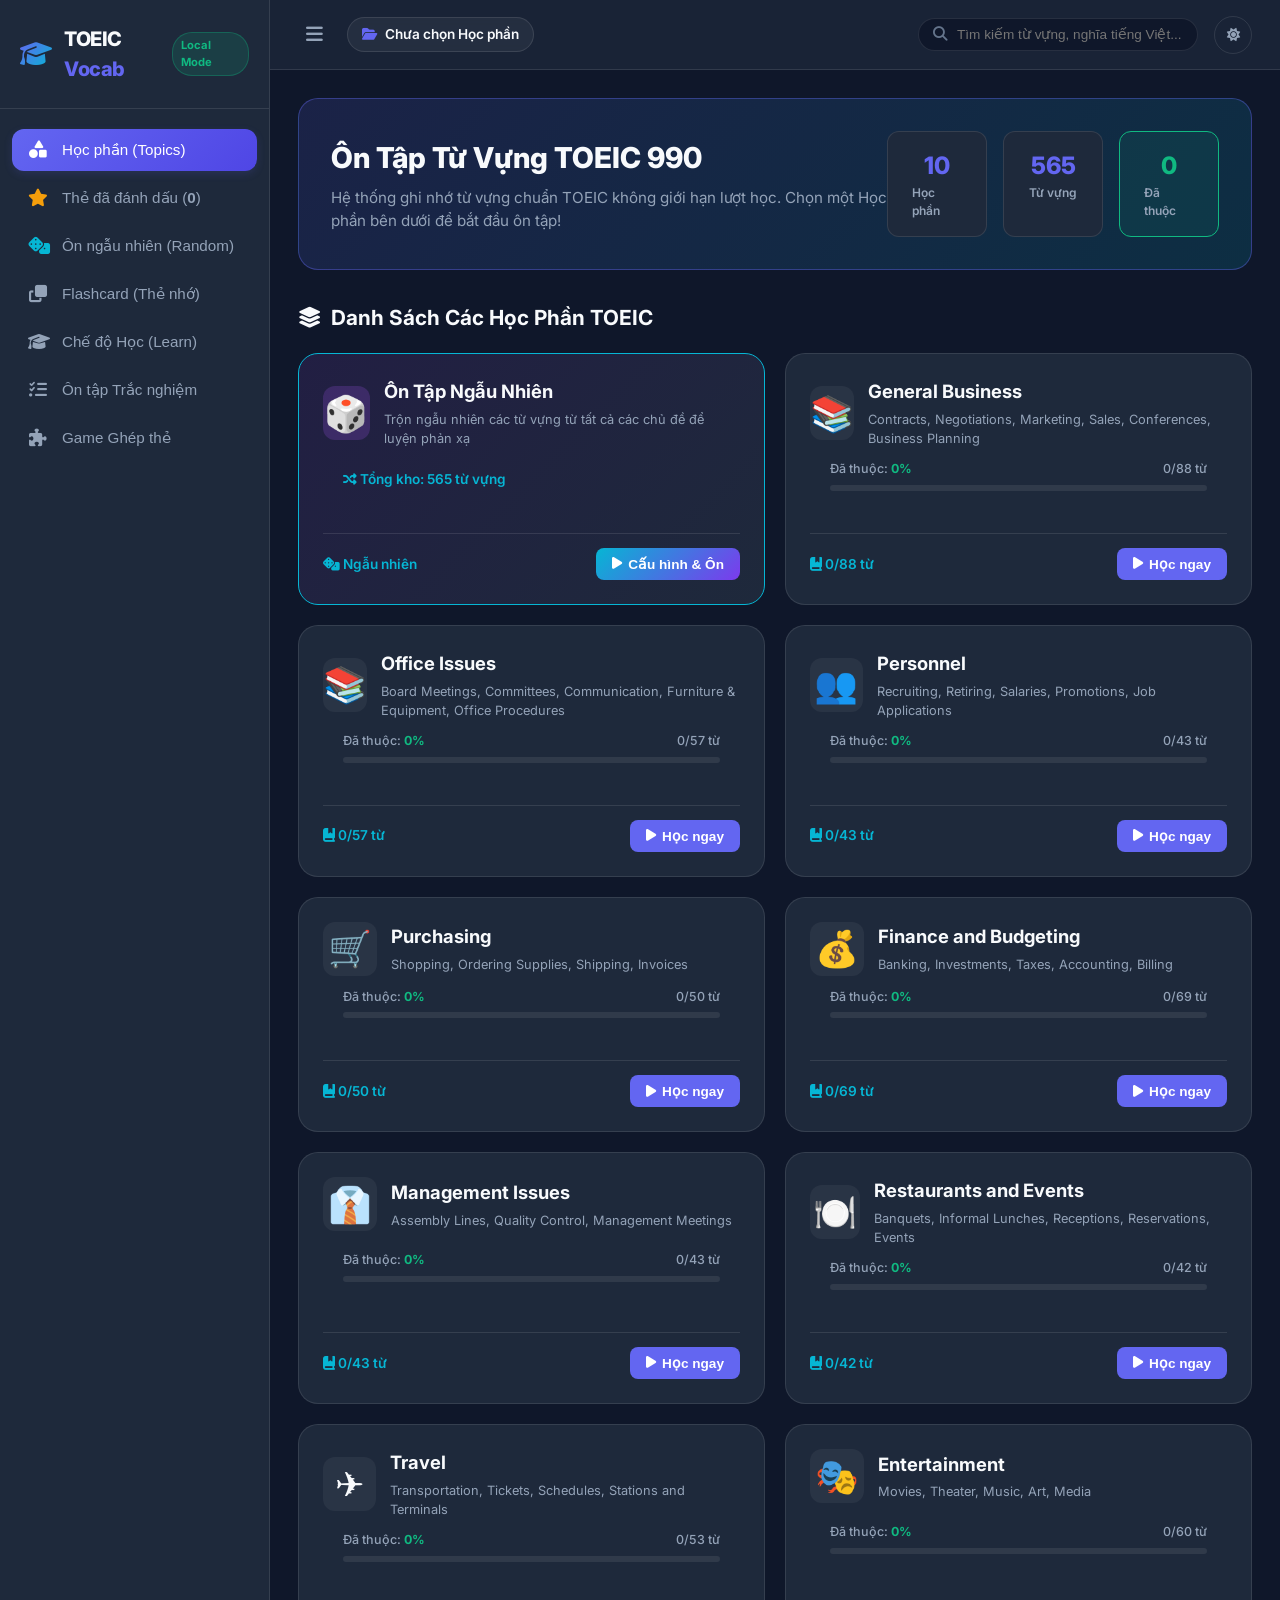
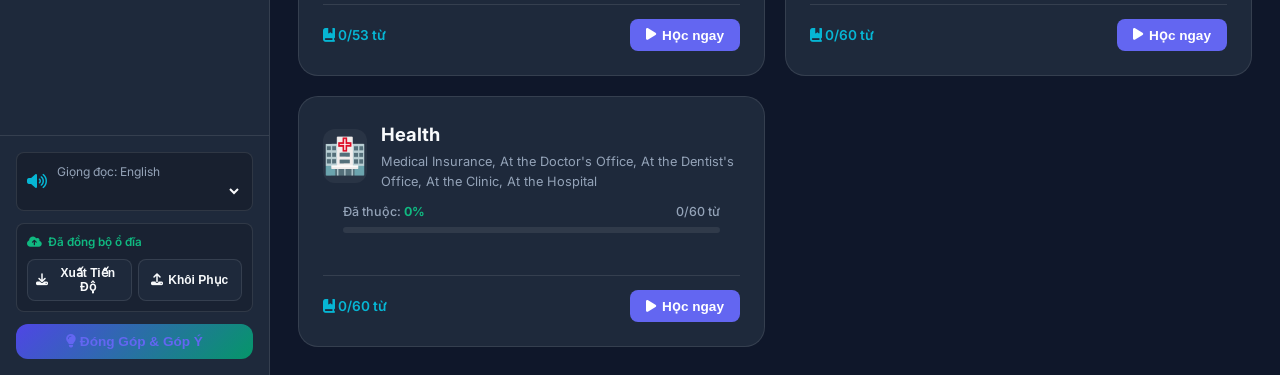
==== commit 543c69e3: "Replace JSON import with System Feedback and Vocab Contribution modal linked to Google Sheets API" ====
--- a/index.html
+++ b/index.html
@@ -87,8 +87,8 @@
           </div>
         </div>
 
-        <button class="btn-import-data" id="btn-open-import">
-          <i class="fa-solid fa-file-import"></i> Nạp Dữ Liệu JSON
+        <button class="btn-import-data" id="btn-open-feedback" style="background: linear-gradient(135deg, #4f46e5 0%, #059669 100%); border: none;">
+          <i class="fa-solid fa-lightbulb"></i> Đóng Góp & Góp Ý
         </button>
       </div>
     </aside>
@@ -558,23 +558,144 @@
     </main>
   </div>
 
-  <!-- Modal Import Data -->
-  <div class="modal-backdrop hidden" id="modal-import">
-    <div class="modal-content">
+  <!-- Modal Đóng Góp & Góp Ý -->
+  <div class="modal-backdrop hidden" id="modal-feedback">
+    <div class="modal-content modal-feedback-content">
       <div class="modal-header">
-        <h3><i class="fa-solid fa-file-import"></i> Nạp Dữ Liệu Từ Vựng Custom (JSON)</h3>
-        <button class="btn-close-modal" id="btn-close-import">&times;</button>
+        <h3><i class="fa-solid fa-comments"></i> Đóng Góp & Góp Ý Hệ Thống</h3>
+        <button class="btn-close-modal" id="btn-close-feedback">&times;</button>
       </div>
+
+      <!-- Tab Navigation -->
+      <div class="modal-tabs">
+        <button class="tab-btn active" id="tab-btn-feedback">
+          <i class="fa-solid fa-comment-dots"></i> Góp Ý Hệ Thống
+        </button>
+        <button class="tab-btn" id="tab-btn-vocab">
+          <i class="fa-solid fa-book-bookmark"></i> Đóng Góp Từ Vựng
+        </button>
+      </div>
+
       <div class="modal-body">
-        <p>Dán chuỗi JSON danh sách từ vựng hoặc nạp file JSON xuất từ script Python:</p>
-        <textarea id="import-json-text" placeholder='[{"topic_id": "custom", "topic_name": "Tự chọn", "words": [...]}]'></textarea>
-      </div>
-      <div class="modal-footer" style="display: flex; justify-content: space-between; gap: 10px;">
-        <button class="btn-secondary" id="btn-reset-dataset" style="color: #ff4d4f; border-color: rgba(255,77,79,0.3);"><i class="fa-solid fa-rotate-left"></i> Khôi phục dữ liệu từ server (Xóa JSON tạm)</button>
-        <div style="display: flex; gap: 8px;">
-          <button class="btn-secondary" id="btn-cancel-import">Hủy</button>
-          <button class="btn-primary" id="btn-submit-import">Nạp Dữ Liệu</button>
-        </div>
+        <!-- Tab Content 1: System Feedback -->
+        <form class="tab-content active" id="form-feedback">
+          <div class="form-row">
+            <div class="form-group">
+              <label for="fb-name">Họ và tên (Tùy chọn)</label>
+              <input type="text" id="fb-name" placeholder="Ví dụ: Nguyễn Văn A" />
+            </div>
+            <div class="form-group">
+              <label for="fb-email">Email liên hệ (Tùy chọn)</label>
+              <input type="email" id="fb-email" placeholder="name@example.com" />
+            </div>
+          </div>
+
+          <div class="form-row">
+            <div class="form-group">
+              <label for="fb-type">Loại đóng góp</label>
+              <select id="fb-type">
+                <option value="Góp ý tính năng mới">💡 Đề xuất tính năng mới</option>
+                <option value="Báo lỗi hệ thống">⚠️ Báo lỗi (Bug)</option>
+                <option value="Ý kiến khác">💬 Ý kiến đóng góp khác</option>
+              </select>
+            </div>
+            <div class="form-group">
+              <label>Đánh giá trải nghiệm</label>
+              <div class="star-rating" id="fb-star-rating">
+                <i class="fa-solid fa-star star" data-value="1"></i>
+                <i class="fa-solid fa-star star" data-value="2"></i>
+                <i class="fa-solid fa-star star" data-value="3"></i>
+                <i class="fa-solid fa-star star" data-value="4"></i>
+                <i class="fa-solid fa-star star active" data-value="5"></i>
+              </div>
+            </div>
+          </div>
+
+          <div class="form-group">
+            <label for="fb-content">Nội dung góp ý <span class="required">*</span></label>
+            <textarea id="fb-content" rows="4" placeholder="Chia sẻ suy nghĩ hoặc ý kiến của bạn về ứng dụng..." required></textarea>
+          </div>
+
+          <div class="form-status" id="fb-status-msg"></div>
+
+          <div class="modal-footer">
+            <button type="button" class="btn-secondary" id="btn-cancel-feedback">Hủy</button>
+            <button type="submit" class="btn-primary" id="btn-submit-feedback">
+              <i class="fa-solid fa-paper-plane"></i> Gửi Góp Ý
+            </button>
+          </div>
+        </form>
+
+        <!-- Tab Content 2: Vocab Contribution -->
+        <form class="tab-content hidden" id="form-vocab">
+          <div class="form-row">
+            <div class="form-group">
+              <label for="vocab-topic">Chủ đề TOEIC <span class="required">*</span></label>
+              <input type="text" id="vocab-topic" placeholder="Ví dụ: Business Contracts, Office Life..." required />
+            </div>
+            <div class="form-group">
+              <label for="vocab-term">Từ vựng (Term) <span class="required">*</span></label>
+              <input type="text" id="vocab-term" placeholder="Ví dụ: negotiate" required />
+            </div>
+          </div>
+
+          <div class="form-row">
+            <div class="form-group">
+              <label for="vocab-ipa">Phiên âm (IPA)</label>
+              <input type="text" id="vocab-ipa" placeholder="Ví dụ: /nɪˈɡəʊ.ʃi.eɪt/" />
+            </div>
+            <div class="form-group">
+              <label for="vocab-pos">Từ loại (Part of Speech)</label>
+              <select id="vocab-pos">
+                <option value="verb">Động từ (v.)</option>
+                <option value="noun">Danh từ (n.)</option>
+                <option value="adjective">Tính từ (adj.)</option>
+                <option value="adverb">Trạng từ (adv.)</option>
+                <option value="phrase">Cụm từ (phrase)</option>
+              </select>
+            </div>
+          </div>
+
+          <div class="form-group">
+            <label for="vocab-def">Định nghĩa tiếng Việt <span class="required">*</span></label>
+            <input type="text" id="vocab-def" placeholder="Ví dụ: đàm phán, thương lượng" required />
+          </div>
+
+          <div class="form-row">
+            <div class="form-group">
+              <label for="vocab-ex-en">Ví dụ tiếng Anh</label>
+              <textarea id="vocab-ex-en" rows="2" placeholder="Ví dụ: The two companies managed to negotiate a fair deal."></textarea>
+            </div>
+            <div class="form-group">
+              <label for="vocab-ex-vi">Dịch ví dụ tiếng Việt</label>
+              <textarea id="vocab-ex-vi" rows="2" placeholder="Ví dụ: Hai công ty đã đàm phán thành công một thỏa thuận công bằng."></textarea>
+            </div>
+          </div>
+
+          <div class="form-status" id="vocab-status-msg"></div>
+
+          <div class="modal-footer">
+            <button type="button" class="btn-secondary" id="btn-cancel-vocab">Hủy</button>
+            <button type="submit" class="btn-primary" id="btn-submit-vocab">
+              <i class="fa-solid fa-plus-circle"></i> Đóng Góp Từ Vựng
+            </button>
+          </div>
+        </form>
+
+        <!-- Google Apps Script Settings Toggle -->
+        <div class="api-config-section">
+          <button type="button" class="btn-link-config" id="btn-toggle-api-config">
+            <i class="fa-solid fa-gear"></i> Cấu hình Google Sheets Web App API URL
+          </button>
+          <div class="api-config-body hidden" id="api-config-body">
+            <p class="config-desc">Nhập Web App URL từ Google Apps Script của bạn để lưu dữ liệu đóng góp vào Google Sheet cá nhân:</p>
+            <div class="api-input-group">
+              <input type="url" id="input-api-url" placeholder="https://script.google.com/macros/s/.../exec" />
+              <button type="button" class="btn-secondary btn-sm" id="btn-save-api-url">Lưu URL</button>
+            </div>
+          </div>
+        </div>
+
       </div>
     </div>
   </div>
--- a/style.css
+++ b/style.css
@@ -2139,5 +2139,218 @@
   box-shadow: 0 0 0 2px rgba(168, 85, 247, 0.2);
 }
 
-
-
+/* ----------------------------------------------------
+   MODAL FEEDBACK & VOCAB CONTRIBUTION STYLES
+   ---------------------------------------------------- */
+.modal-feedback-content {
+  max-width: 640px !important;
+  width: 92%;
+  border-radius: 16px;
+  overflow: hidden;
+}
+
+.modal-tabs {
+  display: flex;
+  background: var(--bg-main, #f8fafc);
+  border-bottom: 1px solid var(--border-color, #e2e8f0);
+  padding: 6px 12px 0 12px;
+  gap: 8px;
+}
+
+.tab-btn {
+  flex: 1;
+  padding: 10px 16px;
+  background: transparent;
+  border: none;
+  border-bottom: 3px solid transparent;
+  font-size: 0.95rem;
+  font-weight: 600;
+  color: var(--text-muted, #64748b);
+  cursor: pointer;
+  display: flex;
+  align-items: center;
+  justify-content: center;
+  gap: 8px;
+  transition: all 0.2s ease;
+  border-radius: 8px 8px 0 0;
+}
+
+.tab-btn:hover {
+  color: var(--accent-primary, #4f46e5);
+  background: rgba(79, 70, 229, 0.05);
+}
+
+.tab-btn.active {
+  color: var(--accent-primary, #4f46e5);
+  border-bottom-color: var(--accent-primary, #4f46e5);
+  background: #ffffff;
+}
+
+.tab-content {
+  display: flex;
+  flex-direction: column;
+  gap: 14px;
+}
+
+.tab-content.hidden {
+  display: none !important;
+}
+
+.form-row {
+  display: grid;
+  grid-template-columns: 1fr 1fr;
+  gap: 12px;
+}
+
+@media (max-width: 600px) {
+  .form-row {
+    grid-template-columns: 1fr;
+  }
+}
+
+.form-group {
+  display: flex;
+  flex-direction: column;
+  gap: 6px;
+}
+
+.form-group label {
+  font-size: 0.88rem;
+  font-weight: 600;
+  color: var(--text-main, #1e293b);
+}
+
+.form-group .required {
+  color: #ef4444;
+}
+
+.form-group input,
+.form-group select,
+.form-group textarea {
+  padding: 10px 12px;
+  border: 1px solid var(--border-color, #cbd5e1);
+  border-radius: 8px;
+  font-size: 0.92rem;
+  font-family: inherit;
+  background: var(--bg-card, #ffffff);
+  color: var(--text-main, #0f172a);
+  transition: border-color 0.2s, box-shadow 0.2s;
+}
+
+.form-group input:focus,
+.form-group select:focus,
+.form-group textarea:focus {
+  border-color: var(--accent-primary, #4f46e5);
+  outline: none;
+  box-shadow: 0 0 0 3px rgba(79, 70, 229, 0.15);
+}
+
+/* Star Rating */
+.star-rating {
+  display: flex;
+  align-items: center;
+  gap: 6px;
+  padding: 6px 0;
+}
+
+.star-rating .star {
+  font-size: 1.4rem;
+  color: #cbd5e1;
+  cursor: pointer;
+  transition: transform 0.15s, color 0.15s;
+}
+
+.star-rating .star:hover,
+.star-rating .star.active {
+  color: #f59e0b;
+  transform: scale(1.15);
+}
+
+/* Status Message */
+.form-status {
+  padding: 10px 14px;
+  border-radius: 8px;
+  font-size: 0.88rem;
+  font-weight: 600;
+  display: none;
+}
+
+.form-status.success {
+  display: block;
+  background: rgba(16, 185, 129, 0.12);
+  color: #047857;
+  border: 1px solid rgba(16, 185, 129, 0.3);
+}
+
+.form-status.error {
+  display: block;
+  background: rgba(239, 68, 68, 0.12);
+  color: #b91c1c;
+  border: 1px solid rgba(239, 68, 68, 0.3);
+}
+
+.form-status.loading {
+  display: block;
+  background: rgba(79, 70, 229, 0.12);
+  color: #4338ca;
+  border: 1px solid rgba(79, 70, 229, 0.3);
+}
+
+/* API Config Section */
+.api-config-section {
+  margin-top: 16px;
+  padding-top: 12px;
+  border-top: 1px dashed var(--border-color, #e2e8f0);
+}
+
+.btn-link-config {
+  background: none;
+  border: none;
+  color: var(--text-muted, #64748b);
+  font-size: 0.82rem;
+  cursor: pointer;
+  display: flex;
+  align-items: center;
+  gap: 6px;
+  padding: 4px 0;
+}
+
+.btn-link-config:hover {
+  color: var(--accent-primary, #4f46e5);
+  text-decoration: underline;
+}
+
+.api-config-body {
+  margin-top: 8px;
+  padding: 10px;
+  background: var(--bg-main, #f8fafc);
+  border-radius: 8px;
+  border: 1px solid var(--border-color, #e2e8f0);
+}
+
+.config-desc {
+  font-size: 0.8rem;
+  color: var(--text-muted, #64748b);
+  margin-bottom: 6px;
+}
+
+.api-input-group {
+  display: flex;
+  gap: 8px;
+}
+
+.api-input-group input {
+  flex: 1;
+  padding: 6px 10px;
+  font-size: 0.82rem;
+  border: 1px solid var(--border-color, #cbd5e1);
+  border-radius: 6px;
+}
+
+.btn-sm {
+  padding: 6px 12px !important;
+  font-size: 0.8rem !important;
+}
+
+
+
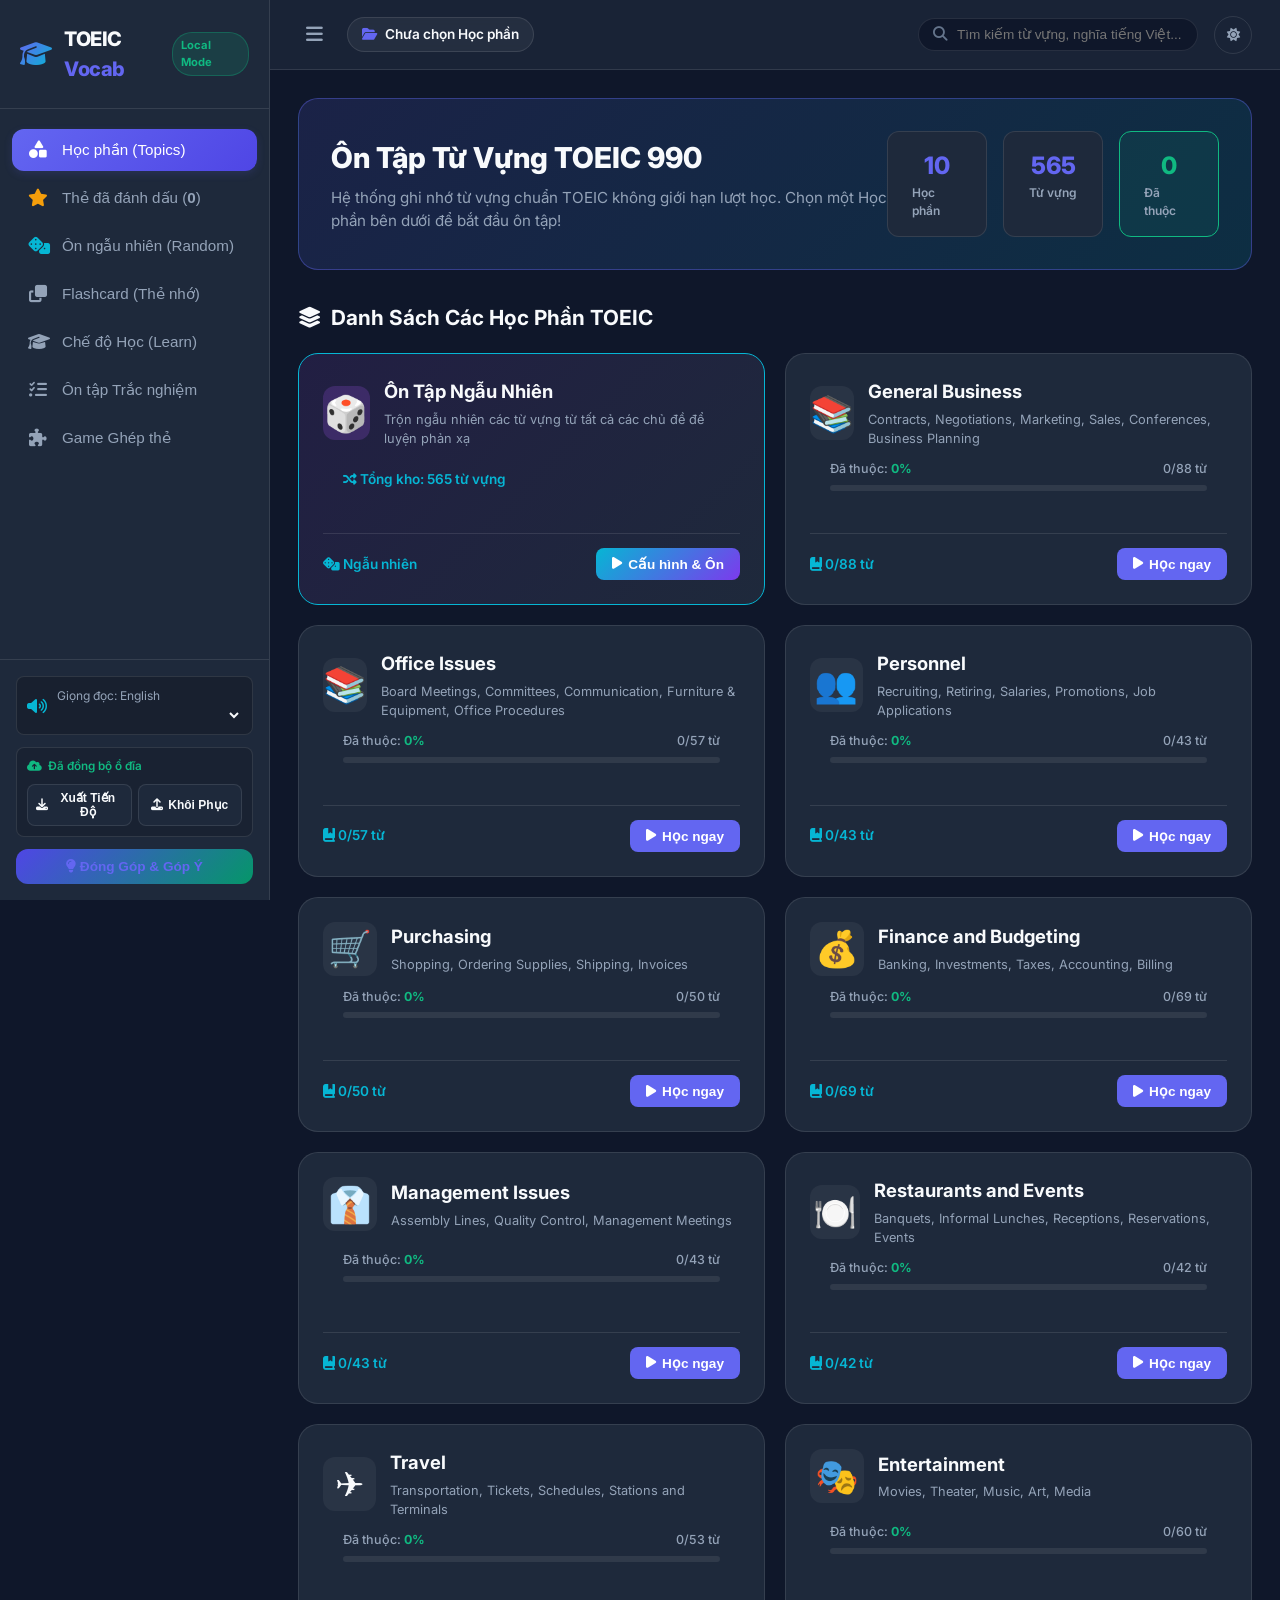
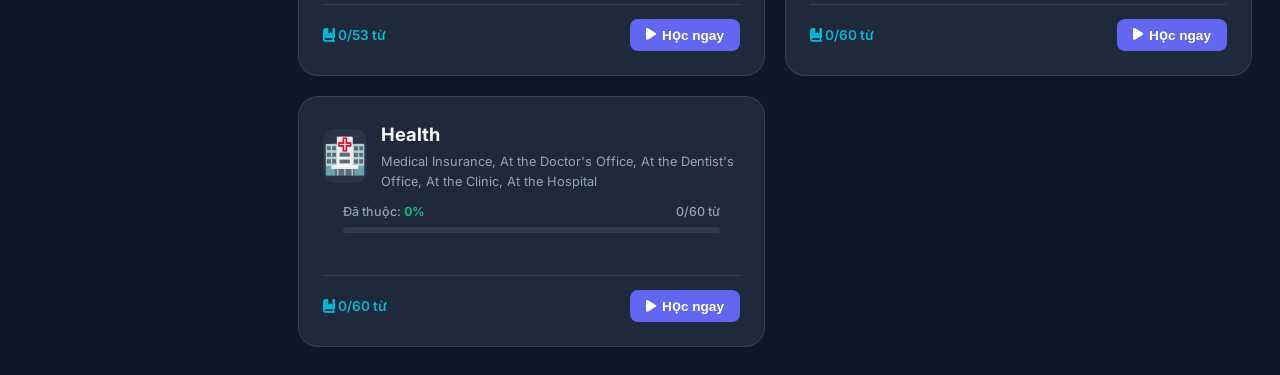
==== commit e31dfceb: "Fix sidebar layout to fixed position, optimize modal overflow scrolling, and support batch vocab sub" ====
--- a/index.html
+++ b/index.html
@@ -626,58 +626,73 @@
           </div>
         </form>
 
-        <!-- Tab Content 2: Vocab Contribution -->
+        <!-- Tab Content 2: Vocab Contribution Batch Submission -->
         <form class="tab-content hidden" id="form-vocab">
-          <div class="form-row">
-            <div class="form-group">
-              <label for="vocab-topic">Chủ đề TOEIC <span class="required">*</span></label>
-              <input type="text" id="vocab-topic" placeholder="Ví dụ: Business Contracts, Office Life..." required />
-            </div>
-            <div class="form-group">
-              <label for="vocab-term">Từ vựng (Term) <span class="required">*</span></label>
-              <input type="text" id="vocab-term" placeholder="Ví dụ: negotiate" required />
-            </div>
-          </div>
-
-          <div class="form-row">
-            <div class="form-group">
-              <label for="vocab-ipa">Phiên âm (IPA)</label>
-              <input type="text" id="vocab-ipa" placeholder="Ví dụ: /nɪˈɡəʊ.ʃi.eɪt/" />
-            </div>
-            <div class="form-group">
-              <label for="vocab-pos">Từ loại (Part of Speech)</label>
-              <select id="vocab-pos">
-                <option value="verb">Động từ (v.)</option>
-                <option value="noun">Danh từ (n.)</option>
-                <option value="adjective">Tính từ (adj.)</option>
-                <option value="adverb">Trạng từ (adv.)</option>
-                <option value="phrase">Cụm từ (phrase)</option>
-              </select>
-            </div>
-          </div>
-
           <div class="form-group">
-            <label for="vocab-def">Định nghĩa tiếng Việt <span class="required">*</span></label>
-            <input type="text" id="vocab-def" placeholder="Ví dụ: đàm phán, thương lượng" required />
-          </div>
-
-          <div class="form-row">
-            <div class="form-group">
-              <label for="vocab-ex-en">Ví dụ tiếng Anh</label>
-              <textarea id="vocab-ex-en" rows="2" placeholder="Ví dụ: The two companies managed to negotiate a fair deal."></textarea>
-            </div>
-            <div class="form-group">
-              <label for="vocab-ex-vi">Dịch ví dụ tiếng Việt</label>
-              <textarea id="vocab-ex-vi" rows="2" placeholder="Ví dụ: Hai công ty đã đàm phán thành công một thỏa thuận công bằng."></textarea>
-            </div>
-          </div>
+            <label for="vocab-topic">Chủ đề TOEIC <span class="required">*</span></label>
+            <input type="text" id="vocab-topic" placeholder="Ví dụ: Business Contracts, Office Life, Personnel..." required />
+          </div>
+
+          <div class="vocab-batch-header">
+            <label>Danh sách từ vựng đóng góp <span class="required">*</span></label>
+            <span class="vocab-batch-count" id="vocab-batch-count">1 từ</span>
+          </div>
+
+          <!-- Dynamic Words Container -->
+          <div class="vocab-words-list" id="vocab-words-list">
+            <!-- Word Card Item 1 -->
+            <div class="word-card-item" data-index="0">
+              <div class="word-card-header">
+                <span class="word-card-title"><i class="fa-solid fa-font"></i> Từ vựng #1</span>
+                <button type="button" class="btn-remove-word hidden" title="Xóa từ này">&times;</button>
+              </div>
+
+              <div class="form-row">
+                <div class="form-group">
+                  <label>Từ vựng (Term) <span class="required">*</span></label>
+                  <input type="text" class="input-vocab-term" placeholder="Ví dụ: negotiate" required />
+                </div>
+                <div class="form-group">
+                  <label>Từ loại</label>
+                  <select class="input-vocab-pos">
+                    <option value="v.">Động từ (v.)</option>
+                    <option value="n.">Danh từ (n.)</option>
+                    <option value="adj.">Tính từ (adj.)</option>
+                    <option value="adv.">Trạng từ (adv.)</option>
+                    <option value="phrase">Cụm từ (phrase)</option>
+                  </select>
+                </div>
+              </div>
+
+              <div class="form-group">
+                <label>Định nghĩa tiếng Việt <span class="required">*</span></label>
+                <input type="text" class="input-vocab-def" placeholder="Ví dụ: đàm phán, thương lượng" required />
+              </div>
+
+              <div class="form-row">
+                <div class="form-group">
+                  <label>Ví dụ minh họa</label>
+                  <input type="text" class="input-vocab-ex" placeholder="Ví dụ: They negotiated a new contract." />
+                </div>
+                <div class="form-group">
+                  <label>Link Hình ảnh (Image URL)</label>
+                  <input type="url" class="input-vocab-img" placeholder="https://example.com/image.jpg" />
+                </div>
+              </div>
+            </div>
+          </div>
+
+          <!-- Add More Word Button -->
+          <button type="button" class="btn-add-word-row" id="btn-add-word-row">
+            <i class="fa-solid fa-plus-circle"></i> Thêm từ vựng nữa
+          </button>
 
           <div class="form-status" id="vocab-status-msg"></div>
 
           <div class="modal-footer">
             <button type="button" class="btn-secondary" id="btn-cancel-vocab">Hủy</button>
             <button type="submit" class="btn-primary" id="btn-submit-vocab">
-              <i class="fa-solid fa-plus-circle"></i> Đóng Góp Từ Vựng
+              <i class="fa-solid fa-paper-plane"></i> Gửi Tất Cả Từ Vựng
             </button>
           </div>
         </form>
--- a/style.css
+++ b/style.css
@@ -75,6 +75,11 @@
 /* Sidebar Styles */
 .sidebar {
   width: 270px;
+  height: 100vh;
+  position: fixed;
+  top: 0;
+  left: 0;
+  overflow-y: auto;
   background-color: var(--bg-secondary);
   border-right: 1px solid var(--border-color);
   display: flex;
@@ -83,8 +88,19 @@
   z-index: 100;
 }
 
+.main-content {
+  margin-left: 270px;
+  flex: 1;
+  transition: var(--transition-normal);
+}
+
 .sidebar.collapsed {
-  margin-left: -270px;
+  transform: translateX(-270px);
+  margin-left: 0;
+}
+
+.sidebar.collapsed ~ .main-content {
+  margin-left: 0;
 }
 
 .sidebar-header {
@@ -2143,10 +2159,19 @@
    MODAL FEEDBACK & VOCAB CONTRIBUTION STYLES
    ---------------------------------------------------- */
 .modal-feedback-content {
-  max-width: 640px !important;
+  max-width: 680px !important;
   width: 92%;
+  max-height: 88vh;
   border-radius: 16px;
   overflow: hidden;
+  display: flex;
+  flex-direction: column;
+}
+
+.modal-feedback-content .modal-body {
+  overflow-y: auto;
+  flex: 1;
+  padding: 20px;
 }
 
 .modal-tabs {
@@ -2352,5 +2377,99 @@
   font-size: 0.8rem !important;
 }
 
-
-
+/* Batch Vocab Contribution Styles */
+.vocab-batch-header {
+  display: flex;
+  justify-content: space-between;
+  align-items: center;
+  margin-top: 10px;
+  margin-bottom: 8px;
+  font-weight: 700;
+  font-size: 0.9rem;
+}
+
+.vocab-batch-count {
+  background: rgba(79, 70, 229, 0.12);
+  color: var(--accent-primary, #4f46e5);
+  padding: 2px 10px;
+  border-radius: 12px;
+  font-size: 0.8rem;
+}
+
+.vocab-words-list {
+  display: flex;
+  flex-direction: column;
+  gap: 12px;
+  margin-bottom: 12px;
+}
+
+.word-card-item {
+  background: var(--bg-main, #f8fafc);
+  border: 1px solid var(--border-color, #e2e8f0);
+  border-radius: 12px;
+  padding: 14px;
+  display: flex;
+  flex-direction: column;
+  gap: 10px;
+  position: relative;
+}
+
+.word-card-header {
+  display: flex;
+  justify-content: space-between;
+  align-items: center;
+  border-bottom: 1px dashed var(--border-color, #e2e8f0);
+  padding-bottom: 8px;
+  margin-bottom: 4px;
+}
+
+.word-card-title {
+  font-weight: 700;
+  font-size: 0.88rem;
+  color: var(--accent-primary, #4f46e5);
+}
+
+.btn-remove-word {
+  background: rgba(239, 68, 68, 0.1);
+  color: #ef4444;
+  border: none;
+  width: 26px;
+  height: 26px;
+  border-radius: 50%;
+  font-size: 1.1rem;
+  cursor: pointer;
+  display: flex;
+  align-items: center;
+  justify-content: center;
+  transition: all 0.15s ease;
+}
+
+.btn-remove-word:hover {
+  background: #ef4444;
+  color: #ffffff;
+}
+
+.btn-add-word-row {
+  background: rgba(79, 70, 229, 0.08);
+  color: var(--accent-primary, #4f46e5);
+  border: 1px dashed var(--accent-primary, #4f46e5);
+  border-radius: 10px;
+  padding: 10px;
+  font-weight: 600;
+  font-size: 0.9rem;
+  cursor: pointer;
+  display: flex;
+  align-items: center;
+  justify-content: center;
+  gap: 8px;
+  width: 100%;
+  transition: all 0.2s ease;
+  margin-bottom: 10px;
+}
+
+.btn-add-word-row:hover {
+  background: rgba(79, 70, 229, 0.15);
+}
+
+
+
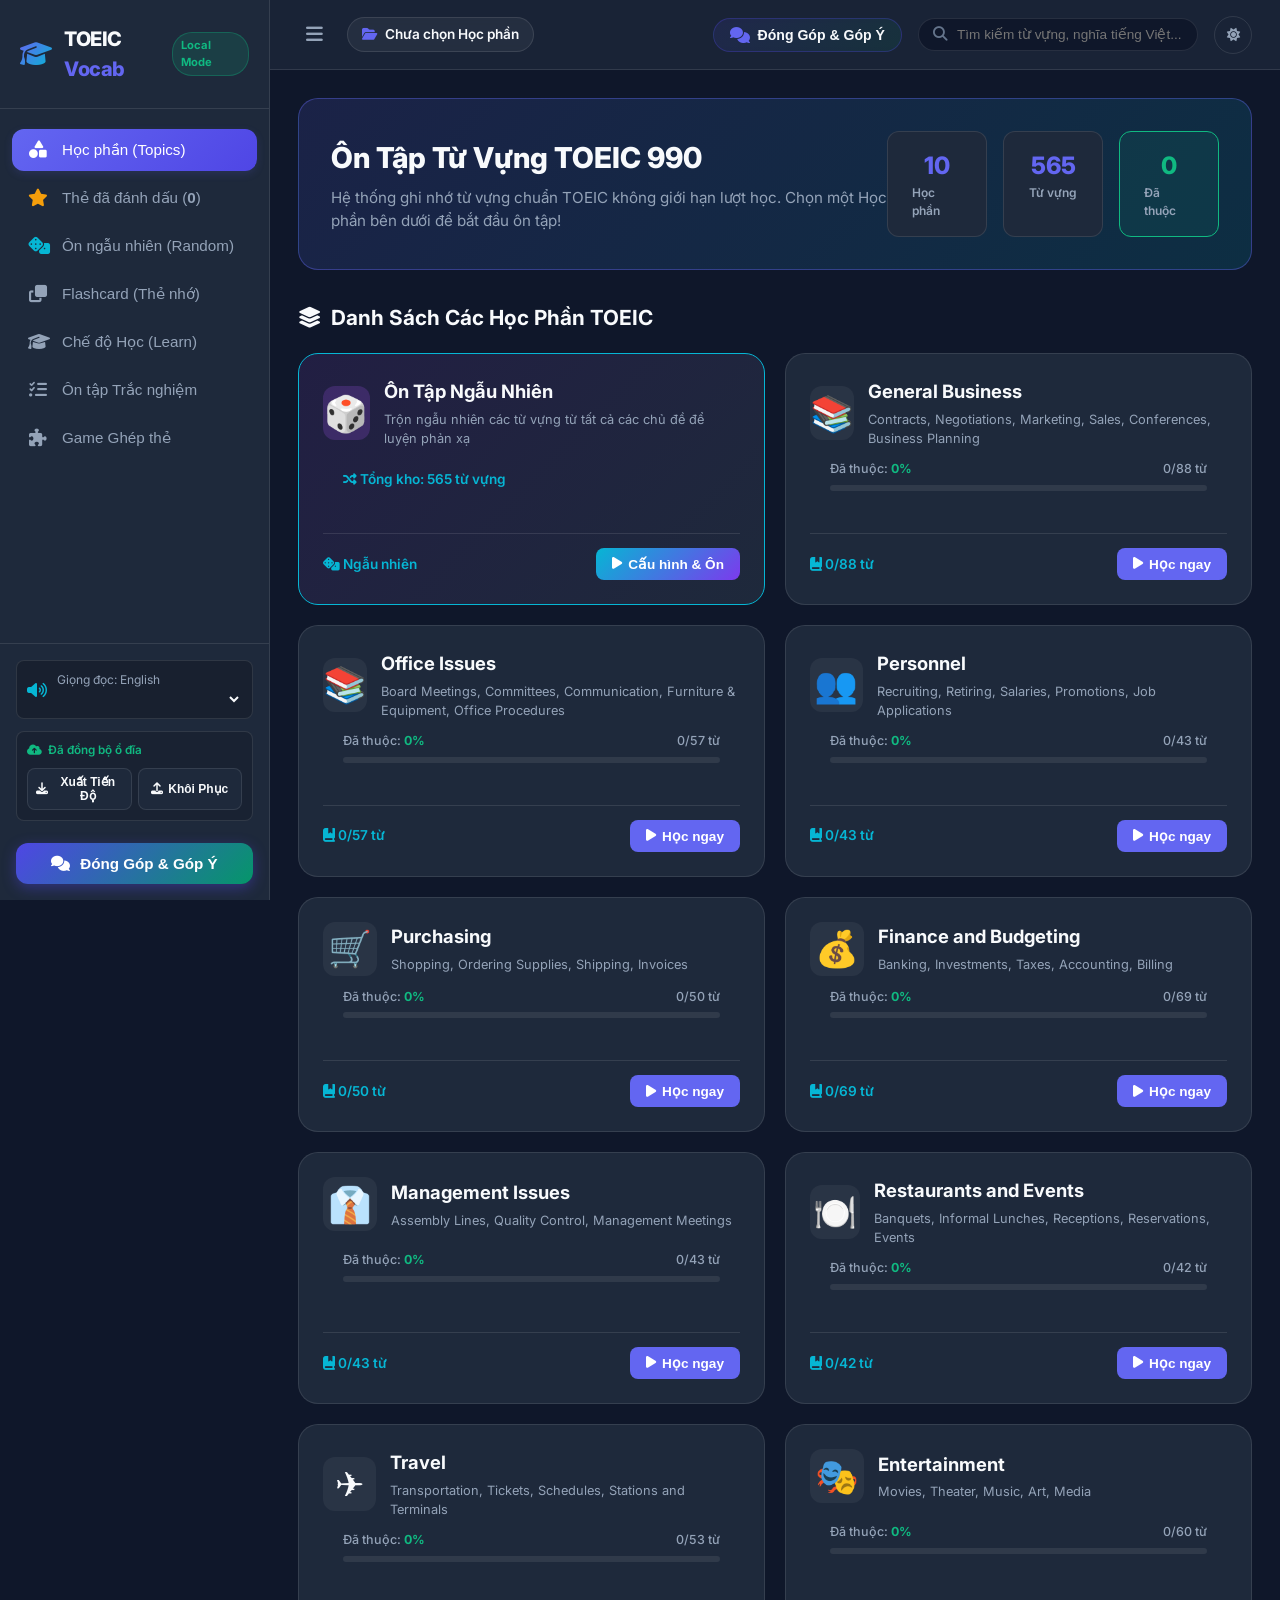
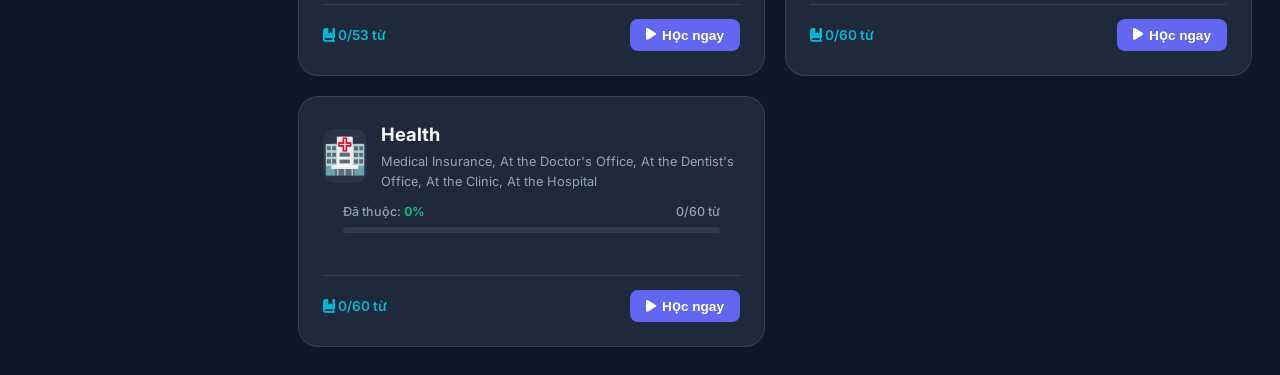
==== commit b6ed87e6: "Enhance visibility of feedback button in header and sidebar, and remove URL config section from form" ====
--- a/index.html
+++ b/index.html
@@ -87,8 +87,8 @@
           </div>
         </div>
 
-        <button class="btn-import-data" id="btn-open-feedback" style="background: linear-gradient(135deg, #4f46e5 0%, #059669 100%); border: none;">
-          <i class="fa-solid fa-lightbulb"></i> Đóng Góp & Góp Ý
+        <button class="btn-sidebar-feedback" id="btn-open-feedback">
+          <i class="fa-solid fa-comments"></i> <span>Đóng Góp & Góp Ý</span>
         </button>
       </div>
     </aside>
@@ -108,6 +108,10 @@
         </div>
 
         <div class="header-right">
+          <button class="btn-header-feedback" id="btn-open-feedback-header" title="Đóng góp ý kiến & Từ vựng mới">
+            <i class="fa-solid fa-comments"></i> <span>Đóng Góp & Góp Ý</span>
+          </button>
+
           <div class="search-box">
             <i class="fa-solid fa-magnifying-glass"></i>
             <input type="text" id="global-search" placeholder="Tìm kiếm từ vựng, nghĩa tiếng Việt..." />
@@ -697,20 +701,6 @@
           </div>
         </form>
 
-        <!-- Google Apps Script Settings Toggle -->
-        <div class="api-config-section">
-          <button type="button" class="btn-link-config" id="btn-toggle-api-config">
-            <i class="fa-solid fa-gear"></i> Cấu hình Google Sheets Web App API URL
-          </button>
-          <div class="api-config-body hidden" id="api-config-body">
-            <p class="config-desc">Nhập Web App URL từ Google Apps Script của bạn để lưu dữ liệu đóng góp vào Google Sheet cá nhân:</p>
-            <div class="api-input-group">
-              <input type="url" id="input-api-url" placeholder="https://script.google.com/macros/s/.../exec" />
-              <button type="button" class="btn-secondary btn-sm" id="btn-save-api-url">Lưu URL</button>
-            </div>
-          </div>
-        </div>
-
       </div>
     </div>
   </div>
--- a/style.css
+++ b/style.css
@@ -2156,6 +2156,66 @@
 }
 
 /* ----------------------------------------------------
+   HIGH VISIBILITY FEEDBACK BUTTON STYLES
+   ---------------------------------------------------- */
+.btn-sidebar-feedback {
+  width: 100%;
+  margin-top: 10px;
+  padding: 12px 16px;
+  border-radius: var(--radius-md, 12px);
+  border: none;
+  background: linear-gradient(135deg, #4f46e5 0%, #059669 100%);
+  color: #ffffff;
+  font-size: 0.95rem;
+  font-weight: 700;
+  cursor: pointer;
+  display: flex;
+  align-items: center;
+  justify-content: center;
+  gap: 10px;
+  box-shadow: 0 4px 14px rgba(79, 70, 229, 0.4);
+  transition: all 0.25s ease;
+}
+
+.btn-sidebar-feedback:hover {
+  transform: translateY(-2px);
+  box-shadow: 0 6px 20px rgba(79, 70, 229, 0.55);
+  filter: brightness(1.08);
+}
+
+.btn-header-feedback {
+  padding: 8px 16px;
+  border-radius: 20px;
+  border: 1px solid rgba(79, 70, 229, 0.3);
+  background: linear-gradient(135deg, rgba(79, 70, 229, 0.12), rgba(5, 150, 105, 0.12));
+  color: var(--text-main);
+  font-size: 0.88rem;
+  font-weight: 700;
+  cursor: pointer;
+  display: flex;
+  align-items: center;
+  gap: 8px;
+  transition: all 0.2s ease;
+}
+
+.btn-header-feedback i {
+  color: var(--accent-primary, #4f46e5);
+  font-size: 1rem;
+}
+
+.btn-header-feedback:hover {
+  background: linear-gradient(135deg, #4f46e5, #059669);
+  color: #ffffff;
+  border-color: transparent;
+  box-shadow: 0 4px 14px rgba(79, 70, 229, 0.35);
+  transform: translateY(-1px);
+}
+
+.btn-header-feedback:hover i {
+  color: #ffffff;
+}
+
+/* ----------------------------------------------------
    MODAL FEEDBACK & VOCAB CONTRIBUTION STYLES
    ---------------------------------------------------- */
 .modal-feedback-content {
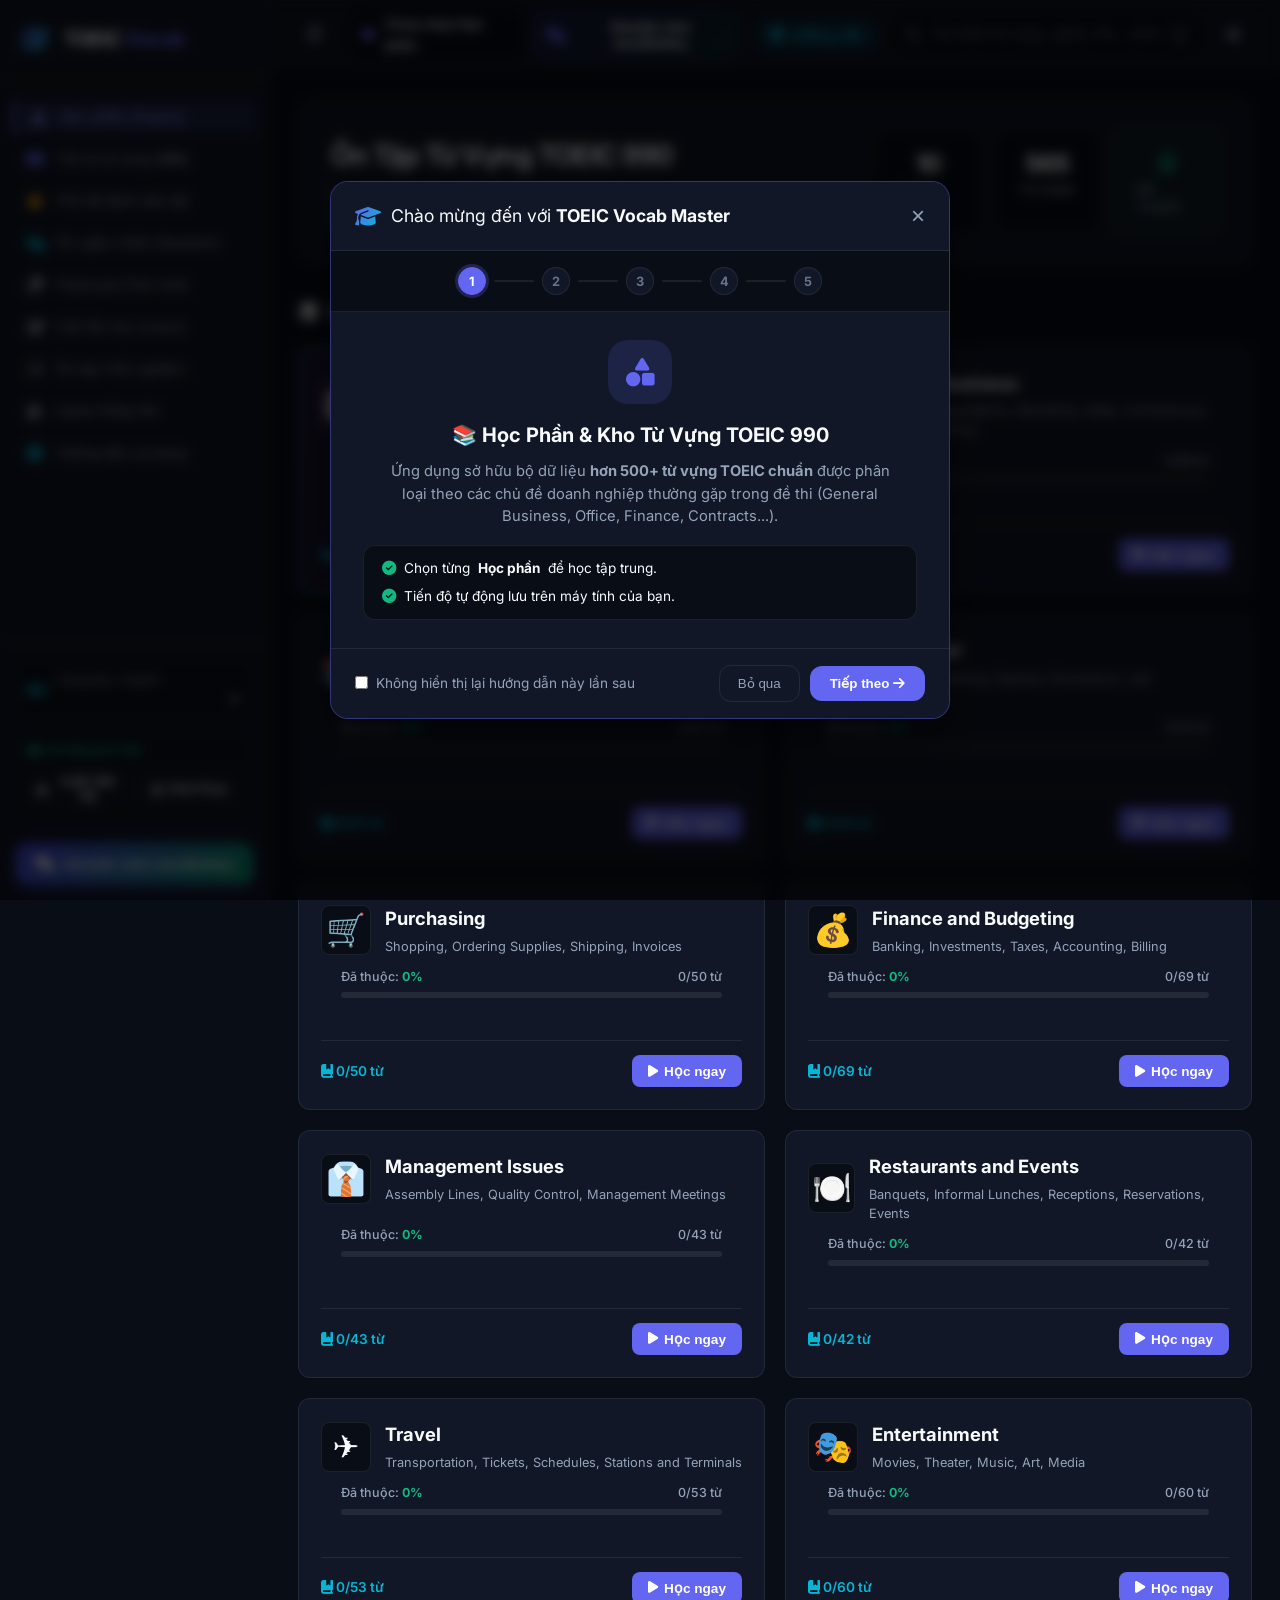
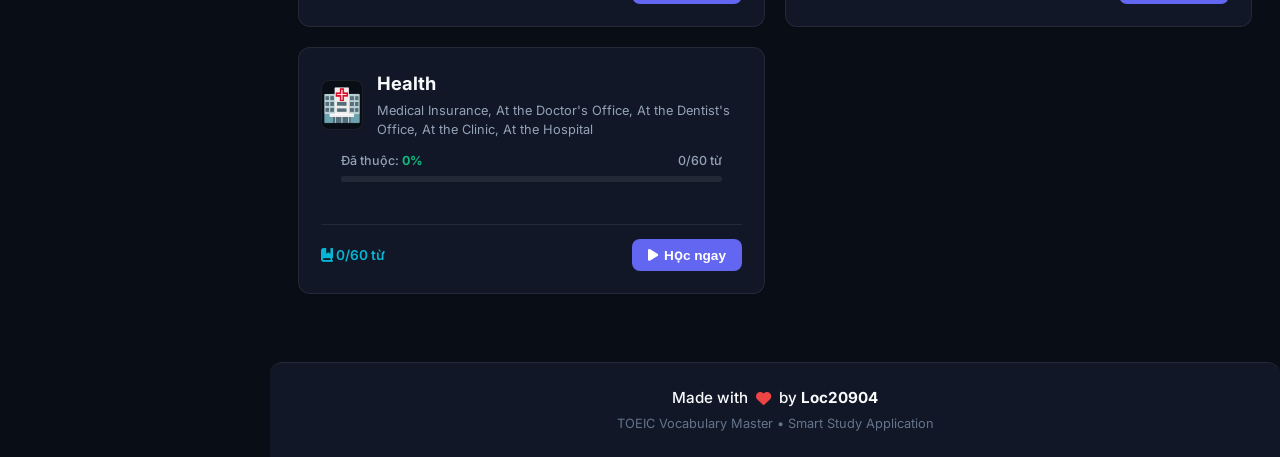
==== commit 157ef6fa: "feat: add all vocabulary page, remake search bar, tutorial onboarding modal, and custom footer" ====
--- a/index.html
+++ b/index.html
@@ -25,7 +25,6 @@
           <i class="fa-solid fa-graduation-cap logo-icon"></i>
           <span class="logo-text">TOEIC <span>Vocab</span></span>
         </div>
-        <span class="badge-local">Local Mode</span>
       </div>
 
       <nav class="sidebar-menu">
@@ -33,6 +32,10 @@
           <i class="fa-solid fa-shapes"></i>
           <span>Học phần (Topics)</span>
         </button>
+        <button class="menu-item" data-view="all-vocab" id="nav-all-vocab">
+          <i class="fa-solid fa-book-open" style="color: var(--accent-primary);"></i>
+          <span>Tất cả từ vựng (<strong id="sidebar-all-vocab-count">0</strong>)</span>
+        </button>
         <button class="menu-item" data-view="starred" id="nav-starred">
           <i class="fa-solid fa-star" style="color: var(--accent-warning);"></i>
           <span>Thẻ đã đánh dấu (<strong id="sidebar-starred-count">0</strong>)</span>
@@ -56,6 +59,10 @@
         <button class="menu-item" data-view="match" id="nav-match">
           <i class="fa-solid fa-puzzle-piece"></i>
           <span>Game Ghép thẻ</span>
+        </button>
+        <button class="menu-item" id="nav-tutorial">
+          <i class="fa-solid fa-circle-question" style="color: var(--accent-secondary);"></i>
+          <span>Hướng dẫn sử dụng</span>
         </button>
       </nav>
 
@@ -88,7 +95,7 @@
         </div>
 
         <button class="btn-sidebar-feedback" id="btn-open-feedback">
-          <i class="fa-solid fa-comments"></i> <span>Đóng Góp & Góp Ý</span>
+          <i class="fa-solid fa-comments"></i> <span>Donate new vocabulary</span>
         </button>
       </div>
     </aside>
@@ -108,13 +115,21 @@
         </div>
 
         <div class="header-right">
-          <button class="btn-header-feedback" id="btn-open-feedback-header" title="Đóng góp ý kiến & Từ vựng mới">
-            <i class="fa-solid fa-comments"></i> <span>Đóng Góp & Góp Ý</span>
-          </button>
-
-          <div class="search-box">
-            <i class="fa-solid fa-magnifying-glass"></i>
-            <input type="text" id="global-search" placeholder="Tìm kiếm từ vựng, nghĩa tiếng Việt..." />
+          <button class="btn-header-feedback" id="btn-open-feedback-header" title="Donate new vocabulary">
+            <i class="fa-solid fa-comments"></i> <span>Donate new vocabulary</span>
+          </button>
+
+          <button class="btn-header-tutorial" id="btn-open-tutorial-header" title="Xem hướng dẫn sử dụng ứng dụng">
+            <i class="fa-solid fa-circle-question"></i> <span>Hướng dẫn</span>
+          </button>
+
+          <div class="search-box" id="search-box">
+            <i class="fa-solid fa-magnifying-glass search-icon"></i>
+            <input type="text" id="global-search" placeholder="Tìm kiếm từ vựng, nghĩa, IPA... (Phím /)" autocomplete="off" />
+            <button class="btn-clear-search hidden" id="btn-clear-search" title="Xóa từ khóa tìm kiếm">
+              <i class="fa-solid fa-circle-xmark"></i>
+            </button>
+            <kbd class="search-kbd" id="search-kbd">/</kbd>
           </div>
           
           <button class="theme-toggle" id="theme-toggle" title="Chuyển chế độ Sáng/Tối">
@@ -559,6 +574,67 @@
         </div>
       </section>
 
+      <!-- 8. ALL VOCABULARY VIEW (Kho Từ Vựng Tổng Hợp) -->
+      <section class="view-section" id="view-all-vocab">
+        <div class="all-vocab-header-banner">
+          <div class="all-vocab-header-info">
+            <h2><i class="fa-solid fa-book-open" style="color: var(--accent-primary);"></i> Kho Từ Vựng TOEIC Tổng Hợp</h2>
+            <p>Tra cứu, tìm kiếm và quản lý tất cả từ vựng từ các học phần TOEIC với đầy đủ phát âm, định nghĩa và ví dụ.</p>
+          </div>
+          <button class="btn-contribute-primary" id="btn-all-vocab-contribute" title="Đóng góp từ vựng mới vào hệ thống">
+            <i class="fa-solid fa-plus-circle"></i> <span>Góp từ vựng mới</span>
+          </button>
+        </div>
+
+        <div class="all-vocab-toolbar">
+          <div class="all-vocab-filters">
+            <div class="all-vocab-filter-item">
+              <label for="all-vocab-topic-filter"><i class="fa-solid fa-folder"></i> Học phần:</label>
+              <select id="all-vocab-topic-filter">
+                <option value="all">Tất cả học phần</option>
+              </select>
+            </div>
+
+            <div class="all-vocab-filter-item">
+              <label for="all-vocab-status-filter"><i class="fa-solid fa-filter"></i> Trạng thái:</label>
+              <select id="all-vocab-status-filter">
+                <option value="all">Tất cả từ vựng</option>
+                <option value="unlearned">Chưa thuộc</option>
+                <option value="learned">Đã thuộc ✔️</option>
+                <option value="starred">Đã đánh dấu ⭐</option>
+              </select>
+            </div>
+
+            <div class="all-vocab-filter-item">
+              <label for="all-vocab-sort"><i class="fa-solid fa-arrow-down-a-z"></i> Sắp xếp:</label>
+              <select id="all-vocab-sort">
+                <option value="default">Mặc định (Theo ID)</option>
+                <option value="az">Tên từ (A - Z)</option>
+                <option value="za">Tên từ (Z - A)</option>
+                <option value="topic">Theo học phần</option>
+              </select>
+            </div>
+          </div>
+
+          <div class="all-vocab-count-badge">
+            <i class="fa-solid fa-layer-group"></i>
+            <span>Hiển thị <strong id="all-vocab-filtered-count">0</strong> / <span id="all-vocab-total-count">0</span> từ</span>
+          </div>
+        </div>
+
+        <div class="all-vocab-grid" id="all-vocab-grid">
+          <!-- Dynamic vocabulary cards -->
+        </div>
+      </section>
+
+      <!-- App Footer -->
+      <footer class="app-footer">
+        <div class="footer-content">
+          <p>Made with <i class="fa-solid fa-heart" style="color: #ef4444; margin: 0 4px;"></i> by <strong>Loc20904</strong></p>
+          <span class="footer-subtext">TOEIC Vocabulary Master &bull; Smart Study Application</span>
+        </div>
+      </footer>
+
     </main>
   </div>
 
@@ -705,6 +781,114 @@
     </div>
   </div>
 
+  <!-- Modal Tutorial Onboarding cho người dùng mới -->
+  <div class="modal-backdrop hidden" id="modal-onboarding">
+    <div class="modal-content modal-onboarding-content">
+      <div class="onboarding-header">
+        <div class="onboarding-brand">
+          <i class="fa-solid fa-graduation-cap logo-icon"></i>
+          <span>Chào mừng đến với <strong>TOEIC Vocab Master</strong></span>
+        </div>
+        <button class="btn-close-modal" id="btn-close-onboarding">&times;</button>
+      </div>
+
+      <!-- Step Indicator -->
+      <div class="onboarding-steps-bar">
+        <div class="step-dot active" data-step="1" title="Bước 1: Học phần TOEIC"><span>1</span></div>
+        <div class="step-line"></div>
+        <div class="step-dot" data-step="2" title="Bước 2: Tìm kiếm & Tra cứu"><span>2</span></div>
+        <div class="step-line"></div>
+        <div class="step-dot" data-step="3" title="Bước 3: Flashcard & Phát âm"><span>3</span></div>
+        <div class="step-line"></div>
+        <div class="step-dot" data-step="4" title="Bước 4: Chế độ Học & Trắc nghiệm"><span>4</span></div>
+        <div class="step-line"></div>
+        <div class="step-dot" data-step="5" title="Bước 5: Góp từ & Khôi phục"><span>5</span></div>
+      </div>
+
+      <!-- Body / Slides -->
+      <div class="onboarding-body">
+        <!-- Slide 1 -->
+        <div class="onboarding-slide active" data-step="1">
+          <div class="slide-icon-wrapper" style="background: rgba(99, 102, 241, 0.15); color: var(--accent-primary);">
+            <i class="fa-solid fa-shapes"></i>
+          </div>
+          <h3>📚 Học Phần & Kho Từ Vựng TOEIC 990</h3>
+          <p>Ứng dụng sở hữu bộ dữ liệu <strong>hơn 500+ từ vựng TOEIC chuẩn</strong> được phân loại theo các chủ đề doanh nghiệp thường gặp trong đề thi (General Business, Office, Finance, Contracts...).</p>
+          <div class="slide-tips-box">
+            <div class="tip-item"><i class="fa-solid fa-circle-check"></i> Chọn từng <strong>Học phần</strong> để học tập trung.</div>
+            <div class="tip-item"><i class="fa-solid fa-circle-check"></i> Tiến độ tự động lưu trên máy tính của bạn.</div>
+          </div>
+        </div>
+
+        <!-- Slide 2 -->
+        <div class="onboarding-slide" data-step="2">
+          <div class="slide-icon-wrapper" style="background: rgba(6, 182, 212, 0.15); color: var(--accent-secondary);">
+            <i class="fa-solid fa-magnifying-glass"></i>
+          </div>
+          <h3>🔍 Tra Cứu Tất Cả Từ Vựng & Phím Tắt Nhàn</h3>
+          <p>Mục <strong>Tất cả từ vựng</strong> giúp bạn xem toàn bộ kho từ vựng, lọc theo <em>Chưa thuộc</em>, <em>Đã thuộc ✔️</em>, hoặc <em>Đã đánh dấu ⭐</em>.</p>
+          <div class="slide-tips-box">
+            <div class="tip-item"><i class="fa-solid fa-bolt"></i> Nhấn phím <kbd class="search-kbd">/</kbd> ở bất kỳ đâu để gõ từ cần tìm.</div>
+            <div class="tip-item"><i class="fa-solid fa-filter"></i> Lọc và sắp xếp A-Z hoặc theo từng học phần dễ dàng.</div>
+          </div>
+        </div>
+
+        <!-- Slide 3 -->
+        <div class="onboarding-slide" data-step="3">
+          <div class="slide-icon-wrapper" style="background: rgba(245, 158, 11, 0.15); color: var(--accent-warning);">
+            <i class="fa-solid fa-clone"></i>
+          </div>
+          <h3>🃏 Thẻ Nhớ (Flashcard) & Giọng Đọc Chuẩn</h3>
+          <p>Lật thẻ để ghi nhớ từ vựng kèm hình ảnh minh họa, từ loại, phiên âm IPA, từ đồng nghĩa và ví dụ Anh - Việt thực tế.</p>
+          <div class="slide-tips-box">
+            <div class="tip-item"><i class="fa-solid fa-volume-high"></i> Bấm nút Loa hoặc bật <strong>Auto-play</strong> để nghe phát âm chuẩn.</div>
+            <div class="tip-item"><i class="fa-solid fa-star"></i> Nhấn phím <kbd class="search-kbd">Space</kbd> để lật thẻ. Bấm ⭐ để lưu từ khó!</div>
+          </div>
+        </div>
+
+        <!-- Slide 4 -->
+        <div class="onboarding-slide" data-step="4">
+          <div class="slide-icon-wrapper" style="background: rgba(16, 185, 129, 0.15); color: var(--accent-success);">
+            <i class="fa-solid fa-graduation-cap"></i>
+          </div>
+          <h3>🎯 Chế Độ Học Thông Minh (Quizlet Style)</h3>
+          <p>Rèn luyện trí nhớ ngắn hạn & dài hạn qua <strong>Chế độ Học (Learn)</strong> (Trắc nghiệm -> Gõ từ) và <strong>Game Ghép Thẻ</strong> luyện phản xạ nhanh.</p>
+          <div class="slide-tips-box">
+            <div class="tip-item"><i class="fa-solid fa-keyboard"></i> Nhấn các phím <kbd class="search-kbd">1</kbd>, <kbd class="search-kbd">2</kbd>, <kbd class="search-kbd">3</kbd>, <kbd class="search-kbd">4</kbd> để chọn đáp án trắc nghiệm.</div>
+            <div class="tip-item"><i class="fa-solid fa-rotate"></i> Hệ thống tự động lặp lại từ chưa thuộc cho tới khi bạn master!</div>
+          </div>
+        </div>
+
+        <!-- Slide 5 -->
+        <div class="onboarding-slide" data-step="5">
+          <div class="slide-icon-wrapper" style="background: rgba(236, 72, 153, 0.15); color: #ec4899;">
+            <i class="fa-solid fa-plus-circle"></i>
+          </div>
+          <h3>💡 Đóng Góp Từ Vựng & Xuất/Khôi Phục Tiến Độ</h3>
+          <p>Bạn có thể đóng góp từ vựng mới cho ứng dụng thông qua nút <strong>Góp từ vựng</strong> hoặc sao lưu tiến độ học ra file JSON để nạp sang máy khác.</p>
+          <div class="slide-tips-box">
+            <div class="tip-item"><i class="fa-solid fa-cloud-arrow-up"></i> Tự động đồng bộ và lưu tiến độ an toàn.</div>
+            <div class="tip-item"><i class="fa-solid fa-circle-question"></i> Bạn có thể xem lại Hướng dẫn này bất cứ lúc nào qua nút <strong>Hướng dẫn ❓</strong> ở Sidebar.</div>
+          </div>
+        </div>
+      </div>
+
+      <!-- Footer Controls -->
+      <div class="onboarding-footer">
+        <label class="dont-show-again">
+          <input type="checkbox" id="chk-dont-show-onboarding" />
+          <span>Không hiển thị lại hướng dẫn này lần sau</span>
+        </label>
+        
+        <div class="onboarding-nav-btns">
+          <button type="button" class="btn-secondary" id="btn-onboarding-skip">Bỏ qua</button>
+          <button type="button" class="btn-secondary hidden" id="btn-onboarding-prev"><i class="fa-solid fa-arrow-left"></i> Quay lại</button>
+          <button type="button" class="btn-primary" id="btn-onboarding-next">Tiếp theo <i class="fa-solid fa-arrow-right"></i></button>
+        </div>
+      </div>
+    </div>
+  </div>
+
   <!-- Main JavaScript App -->
   <script src="app.js"></script>
 </body>
--- a/style.css
+++ b/style.css
@@ -1,54 +1,100 @@
-/* CSS Reset & Variable System */
+/* CSS Reset & shadcn/ui Variable System */
 :root {
-  --bg-primary: #0f172a;
-  --bg-secondary: #1e293b;
-  --bg-card: #1e293b;
-  --bg-card-hover: #334155;
-  --bg-glass: rgba(30, 41, 59, 0.75);
+  /* shadcn dark mode color tokens (Zinc/Slate Deep Theme) */
+  --background: #090d16;
+  --foreground: #f8fafc;
+  --card: #111726;
+  --card-hover: #172033;
+  --popover: #111726;
+  --popover-foreground: #f8fafc;
+  --primary: #6366f1;
+  --primary-hover: #4f46e5;
+  --primary-foreground: #ffffff;
+  --secondary: #1e293b;
+  --secondary-foreground: #f8fafc;
+  --muted: #1e293b;
+  --muted-foreground: #94a3b8;
+  --accent: rgba(99, 102, 241, 0.15);
+  --accent-foreground: #f8fafc;
+  --destructive: #ef4444;
+  --destructive-foreground: #ffffff;
+  --border: rgba(255, 255, 255, 0.08);
+  --border-highlight: rgba(99, 102, 241, 0.4);
+  --input: rgba(255, 255, 255, 0.1);
+  --ring: rgba(99, 102, 241, 0.4);
   
-  --text-main: #f8fafc;
-  --text-muted: #94a3b8;
+  /* Backward Compatibility Aliases */
+  --bg-primary: var(--background);
+  --bg-secondary: var(--card);
+  --bg-card: var(--card);
+  --bg-card-hover: var(--card-hover);
+  --bg-glass: rgba(17, 23, 38, 0.85);
+  
+  --text-main: var(--foreground);
+  --text-muted: var(--muted-foreground);
   --text-subtle: #64748b;
   
-  --accent-primary: #6366f1;
-  --accent-primary-hover: #4f46e5;
+  --accent-primary: var(--primary);
+  --accent-primary-hover: var(--primary-hover);
   --accent-secondary: #06b6d4;
   --accent-success: #10b981;
   --accent-warning: #f59e0b;
-  --accent-danger: #ef4444;
+  --accent-danger: var(--destructive);
   
-  --border-color: rgba(255, 255, 255, 0.1);
-  --border-highlight: rgba(99, 102, 241, 0.4);
+  --border-color: var(--border);
   
   --radius-sm: 8px;
   --radius-md: 12px;
-  --radius-lg: 20px;
-  --radius-xl: 28px;
+  --radius-lg: 18px;
+  --radius-xl: 24px;
   
-  --shadow-sm: 0 1px 2px rgba(0,0,0,0.05);
-  --shadow-md: 0 3px 8px rgba(0,0,0,0.06);
-  --shadow-lg: 0 4px 12px rgba(0,0,0,0.08);
-  --shadow-accent: 0 3px 8px rgba(99, 102, 241, 0.15);
-  
+  --shadow-sm: 0 1px 2px 0 rgba(0, 0, 0, 0.05);
+  --shadow-md: 0 4px 6px -1px rgba(0, 0, 0, 0.1), 0 2px 4px -2px rgba(0, 0, 0, 0.1);
+  --shadow-lg: 0 10px 15px -3px rgba(0, 0, 0, 0.25), 0 4px 6px -4px rgba(0, 0, 0, 0.1);
+  --shadow-accent: 0 4px 14px rgba(99, 102, 241, 0.25);
+  --shadow-glow: 0 0 20px rgba(99, 102, 241, 0.15);
+
   --font-family: 'Inter', 'Plus Jakarta Sans', system-ui, -apple-system, sans-serif;
-  --transition-fast: 0.2s ease;
-  --transition-normal: 0.3s cubic-bezier(0.4, 0, 0.2, 1);
+  --transition-fast: 0.15s cubic-bezier(0.4, 0, 0.2, 1);
+  --transition-normal: 0.25s cubic-bezier(0.4, 0, 0.2, 1);
 }
 
 [data-theme="light"] {
-  --bg-primary: #f8fafc;
+  --background: #f8fafc;
+  --foreground: #0f172a;
+  --card: #ffffff;
+  --card-hover: #f1f5f9;
+  --popover: #ffffff;
+  --popover-foreground: #0f172a;
+  --primary: #4f46e5;
+  --primary-hover: #4338ca;
+  --primary-foreground: #ffffff;
+  --secondary: #f1f5f9;
+  --secondary-foreground: #0f172a;
+  --muted: #f1f5f9;
+  --muted-foreground: #64748b;
+  --accent: rgba(79, 70, 229, 0.08);
+  --accent-foreground: #0f172a;
+  --destructive: #ef4444;
+  --destructive-foreground: #ffffff;
+  --border: #e2e8f0;
+  --border-highlight: rgba(79, 70, 229, 0.3);
+  --input: #e2e8f0;
+  --ring: rgba(79, 70, 229, 0.3);
+
+  --bg-primary: var(--background);
   --bg-secondary: #ffffff;
   --bg-card: #ffffff;
-  --bg-card-hover: #f1f5f9;
-  --bg-glass: rgba(255, 255, 255, 0.85);
+  --bg-card-hover: #f8fafc;
+  --bg-glass: rgba(255, 255, 255, 0.9);
   
-  --text-main: #0f172a;
-  --text-muted: #475569;
+  --text-main: var(--foreground);
+  --text-muted: var(--muted-foreground);
   --text-subtle: #94a3b8;
   
-  --border-color: #e2e8f0;
-  --border-highlight: rgba(99, 102, 241, 0.3);
-  --shadow-md: 0 3px 8px rgba(0,0,0,0.04);
+  --border-color: var(--border);
+  --shadow-md: 0 4px 6px -1px rgba(0, 0, 0, 0.05);
+  --shadow-lg: 0 10px 15px -3px rgba(0, 0, 0, 0.08);
 }
 
 * {
@@ -156,13 +202,13 @@
 .menu-item {
   display: flex;
   align-items: center;
-  gap: 14px;
-  padding: 12px 16px;
-  border-radius: var(--radius-md);
+  gap: 12px;
+  padding: 10px 14px;
+  border-radius: var(--radius-sm);
   border: none;
   background: transparent;
   color: var(--text-muted);
-  font-size: 0.95rem;
+  font-size: 0.9rem;
   font-weight: 500;
   cursor: pointer;
   transition: var(--transition-fast);
@@ -170,8 +216,8 @@
 }
 
 .menu-item i {
-  font-size: 1.1rem;
-  width: 20px;
+  font-size: 1rem;
+  width: 18px;
   text-align: center;
 }
 
@@ -181,9 +227,22 @@
 }
 
 .menu-item.active {
-  background: linear-gradient(135deg, var(--accent-primary), var(--accent-primary-hover));
-  color: #ffffff;
-  box-shadow: var(--shadow-accent);
+  background-color: var(--accent);
+  color: var(--primary);
+  font-weight: 600;
+  box-shadow: none;
+}
+
+[data-theme="light"] .menu-item.active {
+  background-color: #f1f5f9;
+  color: #4f46e5;
+  border-left: 3px solid #4f46e5;
+}
+
+[data-theme="dark"] .menu-item.active {
+  background-color: rgba(99, 102, 241, 0.15);
+  color: #818cf8;
+  border-left: 3px solid #6366f1;
 }
 
 .sidebar-footer {
@@ -351,7 +410,7 @@
   align-items: center;
   gap: 8px;
   padding: 6px 14px;
-  background: rgba(255, 255, 255, 0.05);
+  background: var(--background);
   border: 1px solid var(--border-color);
   border-radius: 20px;
   font-size: 0.85rem;
@@ -366,29 +425,37 @@
 .header-right {
   display: flex;
   align-items: center;
-  gap: 16px;
+  gap: 12px;
 }
 
 .search-box {
+  position: relative;
   display: flex;
   align-items: center;
   gap: 10px;
   background: var(--bg-primary);
-  border: 1px solid var(--border-color);
+  border: 1.5px solid var(--border-color);
   padding: 8px 14px;
-  border-radius: 20px;
-  width: 280px;
-  transition: var(--transition-fast);
+  border-radius: 24px;
+  width: 320px;
+  transition: all 0.25s ease;
+  box-shadow: inset 0 1px 2px rgba(0, 0, 0, 0.1);
 }
 
 .search-box:focus-within {
   border-color: var(--accent-primary);
-  box-shadow: 0 0 0 3px rgba(99, 102, 241, 0.2);
-}
-
-.search-box i {
+  box-shadow: 0 0 0 3px rgba(99, 102, 241, 0.25), 0 4px 12px rgba(0, 0, 0, 0.1);
+  width: 350px;
+}
+
+.search-box .search-icon {
   color: var(--text-subtle);
-  font-size: 0.9rem;
+  font-size: 0.95rem;
+  transition: color 0.2s ease;
+}
+
+.search-box:focus-within .search-icon {
+  color: var(--accent-primary);
 }
 
 .search-box input {
@@ -396,8 +463,52 @@
   border: none;
   color: var(--text-main);
   outline: none;
-  font-size: 0.85rem;
+  font-size: 0.88rem;
+  font-weight: 500;
   width: 100%;
+}
+
+.search-box input::placeholder {
+  color: var(--text-subtle);
+  font-weight: 400;
+}
+
+.btn-clear-search {
+  background: transparent;
+  border: none;
+  color: var(--text-subtle);
+  cursor: pointer;
+  padding: 2px 4px;
+  font-size: 0.95rem;
+  display: flex;
+  align-items: center;
+  justify-content: center;
+  border-radius: 50%;
+  transition: color 0.2s ease, transform 0.2s ease;
+}
+
+.btn-clear-search:hover {
+  color: var(--accent-danger);
+  transform: scale(1.1);
+}
+
+.search-kbd {
+  font-family: var(--font-family);
+  background: rgba(255, 255, 255, 0.08);
+  border: 1px solid var(--border-color);
+  color: var(--text-subtle);
+  font-size: 0.72rem;
+  font-weight: 600;
+  padding: 1px 6px;
+  border-radius: 4px;
+  user-select: none;
+  pointer-events: none;
+  box-shadow: 0 1px 2px rgba(0,0,0,0.1);
+}
+
+[data-theme="light"] .search-kbd {
+  background: #e2e8f0;
+  color: #64748b;
 }
 
 .theme-toggle {
@@ -436,55 +547,61 @@
   to { opacity: 1; transform: translateY(0); }
 }
 
-/* Dashboard & Topics Grid */
+/* Dashboard & Topics Grid - shadcn/ui Clean Style */
 .hero-banner {
-  background: linear-gradient(135deg, rgba(99, 102, 241, 0.15), rgba(6, 182, 212, 0.15));
-  border: 1px solid var(--border-highlight);
+  background: var(--card);
+  border: 1px solid var(--border-color);
   border-radius: var(--radius-lg);
   padding: 32px;
   display: flex;
   justify-content: space-between;
   align-items: center;
   margin-bottom: 32px;
+  box-shadow: var(--shadow-sm);
 }
 
 .hero-text h1 {
-  font-size: 1.8rem;
-  font-weight: 800;
+  font-size: 1.75rem;
+  font-weight: 700;
+  letter-spacing: -0.02em;
+  color: var(--text-main);
   margin-bottom: 8px;
 }
 
 .hero-text p {
   color: var(--text-muted);
   max-width: 600px;
-  font-size: 0.95rem;
+  font-size: 0.92rem;
+  line-height: 1.5;
 }
 
 .hero-stats {
   display: flex;
-  gap: 16px;
+  gap: 14px;
 }
 
 .stat-card {
-  background: var(--bg-card);
-  border: 1px solid var(--border-color);
-  padding: 16px 24px;
+  background: var(--background);
+  border: 1px solid var(--border-color);
+  padding: 14px 22px;
   border-radius: var(--radius-md);
   display: flex;
   flex-direction: column;
   align-items: center;
-  min-width: 100px;
+  min-width: 105px;
+  box-shadow: var(--shadow-sm);
 }
 
 .stat-card.highlight {
-  border-color: var(--accent-success);
-  background: rgba(16, 185, 129, 0.08);
+  border-color: rgba(16, 185, 129, 0.3);
+  background: rgba(16, 185, 129, 0.06);
 }
 
 .stat-number {
   font-size: 1.5rem;
   font-weight: 800;
-  color: var(--accent-primary);
+  color: var(--text-main);
+  letter-spacing: -0.02em;
 }
 
 .stat-card.highlight .stat-number {
@@ -492,14 +609,18 @@
 }
 
 .stat-label {
-  font-size: 0.75rem;
+  font-size: 0.72rem;
   color: var(--text-muted);
   font-weight: 600;
+  text-transform: uppercase;
+  letter-spacing: 0.04em;
 }
 
 .section-title h2 {
-  font-size: 1.3rem;
-  font-weight: 700;
+  font-size: 1.25rem;
+  font-weight: 700;
+  letter-spacing: -0.01em;
+  color: var(--text-main);
   margin-bottom: 20px;
   display: flex;
   align-items: center;
@@ -515,20 +636,21 @@
 .topic-card {
   background: var(--bg-card);
   border: 1px solid var(--border-color);
-  border-radius: var(--radius-lg);
-  padding: 24px;
-  cursor: pointer;
-  transition: var(--transition-normal);
+  border-radius: var(--radius-md);
+  padding: 22px;
+  cursor: pointer;
+  transition: all 0.2s cubic-bezier(0.4, 0, 0.2, 1);
   display: flex;
   flex-direction: column;
   justify-content: space-between;
   position: relative;
   overflow: hidden;
+  box-shadow: var(--shadow-sm);
 }
 
 .topic-card:hover {
-  transform: translateY(-4px);
-  border-color: var(--accent-primary);
+  transform: translateY(-2px);
+  border-color: var(--border-highlight);
   box-shadow: var(--shadow-md);
 }
 
@@ -540,11 +662,12 @@
 }
 
 .topic-icon {
-  font-size: 2.2rem;
-  width: 54px;
-  height: 54px;
-  border-radius: var(--radius-md);
-  background: rgba(255, 255, 255, 0.05);
+  font-size: 2rem;
+  width: 50px;
+  height: 50px;
+  border-radius: var(--radius-sm);
+  background: var(--background);
+  border: 1px solid var(--border-color);
   display: flex;
   align-items: center;
   justify-content: center;
@@ -2531,5 +2654,642 @@
   background: rgba(79, 70, 229, 0.15);
 }
 
-
-
+/* ==========================================
+   ALL VOCABULARY VIEW (#view-all-vocab)
+   ========================================== */
+.all-vocab-header-banner {
+  background: linear-gradient(135deg, rgba(99, 102, 241, 0.12), rgba(6, 182, 212, 0.08), var(--bg-card));
+  border: 1px solid var(--border-highlight);
+  border-radius: var(--radius-lg);
+  padding: 28px 32px;
+  margin-bottom: 24px;
+  display: flex;
+  align-items: center;
+  justify-content: space-between;
+  gap: 20px;
+  flex-wrap: wrap;
+  box-shadow: var(--shadow-md);
+}
+
+.all-vocab-header-info h2 {
+  font-size: 1.5rem;
+  font-weight: 700;
+  color: var(--text-main);
+  display: flex;
+  align-items: center;
+  gap: 12px;
+  margin-bottom: 8px;
+}
+
+.all-vocab-header-info p {
+  color: var(--text-muted);
+  font-size: 0.92rem;
+  max-width: 650px;
+}
+
+.btn-contribute-primary {
+  background: linear-gradient(135deg, var(--accent-primary), #4f46e5);
+  color: #ffffff;
+  border: none;
+  padding: 12px 22px;
+  border-radius: var(--radius-md);
+  font-size: 0.95rem;
+  font-weight: 600;
+  cursor: pointer;
+  display: flex;
+  align-items: center;
+  gap: 10px;
+  box-shadow: 0 4px 14px rgba(99, 102, 241, 0.35);
+  transition: all 0.25s cubic-bezier(0.4, 0, 0.2, 1);
+  white-space: nowrap;
+}
+
+.btn-contribute-primary:hover {
+  transform: translateY(-2px);
+  box-shadow: 0 6px 20px rgba(99, 102, 241, 0.45);
+  background: linear-gradient(135deg, #4f46e5, #4338ca);
+}
+
+.btn-contribute-primary:active {
+  transform: translateY(0);
+}
+
+/* Toolbar & Filters */
+.all-vocab-toolbar {
+  background: var(--bg-card);
+  border: 1px solid var(--border-color);
+  border-radius: var(--radius-md);
+  padding: 16px 20px;
+  margin-bottom: 24px;
+  display: flex;
+  align-items: center;
+  justify-content: space-between;
+  gap: 16px;
+  flex-wrap: wrap;
+}
+
+.all-vocab-filters {
+  display: flex;
+  align-items: center;
+  gap: 16px;
+  flex-wrap: wrap;
+}
+
+.all-vocab-filter-item {
+  display: flex;
+  align-items: center;
+  gap: 8px;
+  font-size: 0.88rem;
+  color: var(--text-muted);
+}
+
+.all-vocab-filter-item label {
+  font-weight: 600;
+  display: flex;
+  align-items: center;
+  gap: 6px;
+  white-space: nowrap;
+}
+
+.all-vocab-filter-item select {
+  background: var(--bg-primary);
+  color: var(--text-main);
+  border: 1px solid var(--border-color);
+  padding: 7px 12px;
+  border-radius: var(--radius-sm);
+  font-size: 0.85rem;
+  font-weight: 500;
+  outline: none;
+  cursor: pointer;
+  transition: border-color 0.2s ease;
+}
+
+.all-vocab-filter-item select:focus {
+  border-color: var(--accent-primary);
+}
+
+.all-vocab-count-badge {
+  font-size: 0.88rem;
+  font-weight: 600;
+  color: var(--accent-primary);
+  background: rgba(99, 102, 241, 0.1);
+  border: 1px solid rgba(99, 102, 241, 0.25);
+  padding: 6px 14px;
+  border-radius: 20px;
+  display: flex;
+  align-items: center;
+  gap: 8px;
+}
+
+/* Vocabulary Grid */
+.all-vocab-grid {
+  display: grid;
+  grid-template-columns: repeat(auto-fill, minmax(330px, 1fr));
+  gap: 20px;
+  margin-bottom: 30px;
+}
+
+.all-vocab-card {
+  background: var(--bg-card);
+  border: 1px solid var(--border-color);
+  border-radius: var(--radius-md);
+  padding: 20px;
+  display: flex;
+  flex-direction: column;
+  justify-content: space-between;
+  gap: 14px;
+  transition: all 0.25s cubic-bezier(0.4, 0, 0.2, 1);
+  position: relative;
+  overflow: hidden;
+}
+
+.all-vocab-card:hover {
+  transform: translateY(-3px);
+  border-color: var(--border-highlight);
+  box-shadow: var(--shadow-lg);
+}
+
+.all-vocab-card.is-starred {
+  border-left: 3px solid var(--accent-warning);
+}
+
+.all-vocab-card.is-learned {
+  border-left: 3px solid var(--accent-success);
+}
+
+.all-vocab-card.is-starred.is-learned {
+  border-left: 3px solid var(--accent-warning);
+}
+
+.vocab-card-header {
+  display: flex;
+  align-items: center;
+  justify-content: space-between;
+  gap: 10px;
+}
+
+.vocab-topic-pill {
+  font-size: 0.78rem;
+  font-weight: 600;
+  color: var(--accent-primary);
+  background: rgba(99, 102, 241, 0.12);
+  padding: 4px 10px;
+  border-radius: 12px;
+  display: flex;
+  align-items: center;
+  gap: 6px;
+  max-width: 190px;
+  white-space: nowrap;
+  overflow: hidden;
+  text-overflow: ellipsis;
+}
+
+.vocab-card-actions {
+  display: flex;
+  align-items: center;
+  gap: 6px;
+}
+
+.btn-card-action {
+  background: transparent;
+  border: 1px solid var(--border-color);
+  color: var(--text-subtle);
+  width: 32px;
+  height: 32px;
+  border-radius: 50%;
+  cursor: pointer;
+  display: flex;
+  align-items: center;
+  justify-content: center;
+  font-size: 0.85rem;
+  transition: all 0.2s ease;
+}
+
+.btn-card-action.btn-card-star.active {
+  color: var(--accent-warning);
+  border-color: var(--accent-warning);
+  background: rgba(245, 158, 11, 0.15);
+}
+
+.btn-card-action.btn-card-learned.active {
+  color: var(--accent-success);
+  border-color: var(--accent-success);
+  background: rgba(16, 185, 129, 0.15);
+}
+
+.btn-card-action:hover {
+  transform: scale(1.1);
+}
+
+.vocab-card-body {
+  display: flex;
+  flex-direction: column;
+  gap: 8px;
+  flex: 1;
+}
+
+.vocab-term-row {
+  display: flex;
+  align-items: center;
+  gap: 10px;
+  flex-wrap: wrap;
+}
+
+.vocab-term {
+  font-size: 1.25rem;
+  font-weight: 700;
+  color: var(--text-main);
+  letter-spacing: -0.02em;
+}
+
+.vocab-pos-badge {
+  font-size: 0.72rem;
+  font-weight: 700;
+  text-transform: uppercase;
+  color: var(--accent-secondary);
+  background: rgba(6, 182, 212, 0.12);
+  padding: 2px 7px;
+  border-radius: 6px;
+}
+
+.btn-card-audio {
+  background: transparent;
+  border: none;
+  color: var(--accent-primary);
+  cursor: pointer;
+  font-size: 1rem;
+  padding: 2px 6px;
+  border-radius: 6px;
+  transition: all 0.18s ease;
+}
+
+.btn-card-audio:hover {
+  background: rgba(99, 102, 241, 0.15);
+  transform: scale(1.12);
+}
+
+.vocab-ipa {
+  font-size: 0.85rem;
+  color: var(--accent-secondary);
+  font-style: italic;
+  font-family: monospace;
+}
+
+.vocab-def {
+  font-size: 0.95rem;
+  font-weight: 600;
+  color: var(--text-main);
+  line-height: 1.4;
+}
+
+.vocab-synonym {
+  font-size: 0.82rem;
+  color: var(--accent-secondary);
+  font-weight: 500;
+}
+
+.vocab-example-box {
+  background: var(--bg-primary);
+  border: 1px solid var(--border-color);
+  border-radius: var(--radius-sm);
+  padding: 10px 12px;
+  margin-top: 4px;
+  font-size: 0.84rem;
+}
+
+.vocab-example-box .example-en {
+  color: var(--text-muted);
+  font-style: italic;
+  margin-bottom: 4px;
+}
+
+.vocab-example-box .example-vi {
+  color: var(--text-subtle);
+  font-size: 0.8rem;
+}
+
+.vocab-card-footer {
+  display: flex;
+  align-items: center;
+  justify-content: space-between;
+  padding-top: 10px;
+  border-top: 1px solid var(--border-color);
+}
+
+.btn-card-study {
+  background: rgba(99, 102, 241, 0.1);
+  border: 1px solid rgba(99, 102, 241, 0.3);
+  color: var(--accent-primary);
+  padding: 5px 12px;
+  border-radius: var(--radius-sm);
+  font-size: 0.8rem;
+  font-weight: 600;
+  cursor: pointer;
+  display: flex;
+  align-items: center;
+  gap: 6px;
+  transition: all 0.2s ease;
+}
+
+.btn-card-study:hover {
+  background: var(--accent-primary);
+  color: #ffffff;
+  border-color: var(--accent-primary);
+}
+
+.vocab-id-tag {
+  font-size: 0.72rem;
+  color: var(--text-subtle);
+  font-family: monospace;
+}
+
+.highlight-text {
+  background: rgba(245, 158, 11, 0.35);
+  color: inherit;
+  border-radius: 3px;
+  padding: 0 3px;
+  font-weight: 700;
+}
+
+.empty-all-vocab-state {
+  grid-column: 1 / -1;
+  text-align: center;
+  padding: 60px 20px;
+  background: var(--bg-card);
+  border: 1.5px dashed var(--border-color);
+  border-radius: var(--radius-lg);
+}
+
+.empty-all-vocab-state .empty-icon {
+  font-size: 3rem;
+  color: var(--text-subtle);
+  margin-bottom: 16px;
+}
+
+.empty-all-vocab-state h3 {
+  font-size: 1.2rem;
+  margin-bottom: 8px;
+  color: var(--text-main);
+}
+
+.empty-all-vocab-state p {
+  color: var(--text-muted);
+  font-size: 0.9rem;
+  margin-bottom: 20px;
+}
+
+/* Header Tutorial Trigger Button */
+.btn-header-tutorial {
+  background: rgba(6, 182, 212, 0.12);
+  border: 1px solid rgba(6, 182, 212, 0.3);
+  color: var(--accent-secondary);
+  padding: 8px 14px;
+  border-radius: 20px;
+  font-size: 0.85rem;
+  font-weight: 600;
+  cursor: pointer;
+  display: flex;
+  align-items: center;
+  gap: 6px;
+  transition: all 0.2s ease;
+  white-space: nowrap;
+}
+
+.btn-header-tutorial:hover {
+  background: var(--accent-secondary);
+  color: #ffffff;
+  transform: translateY(-1px);
+  box-shadow: 0 4px 12px rgba(6, 182, 212, 0.25);
+}
+
+/* ==========================================
+   ONBOARDING TUTORIAL MODAL
+   ========================================== */
+.modal-onboarding-content {
+  max-width: 620px;
+  width: 90%;
+  border-radius: var(--radius-lg);
+  padding: 0;
+  overflow: hidden;
+  background: var(--bg-card);
+  border: 1px solid var(--border-highlight);
+  box-shadow: 0 20px 40px rgba(0, 0, 0, 0.4);
+  animation: onboardingFadeIn 0.3s cubic-bezier(0.4, 0, 0.2, 1);
+}
+
+@keyframes onboardingFadeIn {
+  from { opacity: 0; transform: scale(0.95) translateY(10px); }
+  to { opacity: 1; transform: scale(1) translateY(0); }
+}
+
+.onboarding-header {
+  padding: 20px 24px;
+  background: var(--bg-secondary);
+  border-bottom: 1px solid var(--border-color);
+  display: flex;
+  align-items: center;
+  justify-content: space-between;
+}
+
+.onboarding-brand {
+  display: flex;
+  align-items: center;
+  gap: 10px;
+  font-size: 1.1rem;
+  color: var(--text-main);
+}
+
+.onboarding-brand i {
+  color: var(--accent-primary);
+  font-size: 1.3rem;
+}
+
+/* Steps Bar */
+.onboarding-steps-bar {
+  display: flex;
+  align-items: center;
+  justify-content: center;
+  gap: 8px;
+  padding: 16px 24px;
+  background: var(--bg-primary);
+  border-bottom: 1px solid var(--border-color);
+}
+
+.step-dot {
+  width: 28px;
+  height: 28px;
+  border-radius: 50%;
+  background: var(--bg-secondary);
+  border: 1px solid var(--border-color);
+  color: var(--text-subtle);
+  display: flex;
+  align-items: center;
+  justify-content: center;
+  font-size: 0.8rem;
+  font-weight: 700;
+  cursor: pointer;
+  transition: all 0.2s ease;
+}
+
+.step-dot.active {
+  background: var(--accent-primary);
+  color: #ffffff;
+  border-color: var(--accent-primary);
+  box-shadow: 0 0 0 3px rgba(99, 102, 241, 0.25);
+}
+
+.step-dot.completed {
+  background: rgba(16, 185, 129, 0.2);
+  color: var(--accent-success);
+  border-color: var(--accent-success);
+}
+
+.step-line {
+  flex: 1;
+  max-width: 40px;
+  height: 2px;
+  background: var(--border-color);
+  border-radius: 2px;
+}
+
+/* Slides */
+.onboarding-body {
+  padding: 28px 32px;
+  min-height: 270px;
+  display: flex;
+  align-items: center;
+}
+
+.onboarding-slide {
+  display: none;
+  width: 100%;
+  flex-direction: column;
+  align-items: center;
+  text-align: center;
+  animation: slideInRight 0.25s ease;
+}
+
+.onboarding-slide.active {
+  display: flex;
+}
+
+@keyframes slideInRight {
+  from { opacity: 0; transform: translateX(12px); }
+  to { opacity: 1; transform: translateX(0); }
+}
+
+.slide-icon-wrapper {
+  width: 64px;
+  height: 64px;
+  border-radius: 20px;
+  display: flex;
+  align-items: center;
+  justify-content: center;
+  font-size: 1.8rem;
+  margin-bottom: 16px;
+}
+
+.onboarding-slide h3 {
+  font-size: 1.25rem;
+  font-weight: 700;
+  color: var(--text-main);
+  margin-bottom: 10px;
+}
+
+.onboarding-slide p {
+  color: var(--text-muted);
+  font-size: 0.92rem;
+  line-height: 1.5;
+  margin-bottom: 18px;
+  max-width: 500px;
+}
+
+.slide-tips-box {
+  background: var(--bg-primary);
+  border: 1px solid var(--border-color);
+  border-radius: var(--radius-md);
+  padding: 12px 18px;
+  width: 100%;
+  display: flex;
+  flex-direction: column;
+  gap: 8px;
+  text-align: left;
+}
+
+.tip-item {
+  font-size: 0.85rem;
+  color: var(--text-main);
+  display: flex;
+  align-items: center;
+  gap: 8px;
+}
+
+.tip-item i {
+  color: var(--accent-success);
+  font-size: 0.9rem;
+}
+
+/* Footer */
+.onboarding-footer {
+  padding: 16px 24px;
+  background: var(--bg-secondary);
+  border-top: 1px solid var(--border-color);
+  display: flex;
+  align-items: center;
+  justify-content: space-between;
+  gap: 16px;
+  flex-wrap: wrap;
+}
+
+.dont-show-again {
+  display: flex;
+  align-items: center;
+  gap: 8px;
+  font-size: 0.85rem;
+  color: var(--text-muted);
+  cursor: pointer;
+  user-select: none;
+}
+
+.dont-show-again input {
+  accent-color: var(--accent-primary);
+  cursor: pointer;
+}
+
+.onboarding-nav-btns {
+  display: flex;
+  align-items: center;
+  gap: 10px;
+}
+
+/* ==========================================
+   APP FOOTER
+   ========================================== */
+.app-footer {
+  margin-top: 40px;
+  padding: 24px 20px;
+  border-top: 1px solid var(--border-color);
+  background: var(--bg-secondary);
+  text-align: center;
+  border-radius: var(--radius-md) var(--radius-md) 0 0;
+}
+
+.footer-content p {
+  font-size: 0.95rem;
+  font-weight: 500;
+  color: var(--text-main);
+  display: flex;
+  align-items: center;
+  justify-content: center;
+  gap: 4px;
+}
+
+.footer-subtext {
+  font-size: 0.8rem;
+  color: var(--text-subtle);
+  margin-top: 4px;
+  display: block;
+}
+
+
+
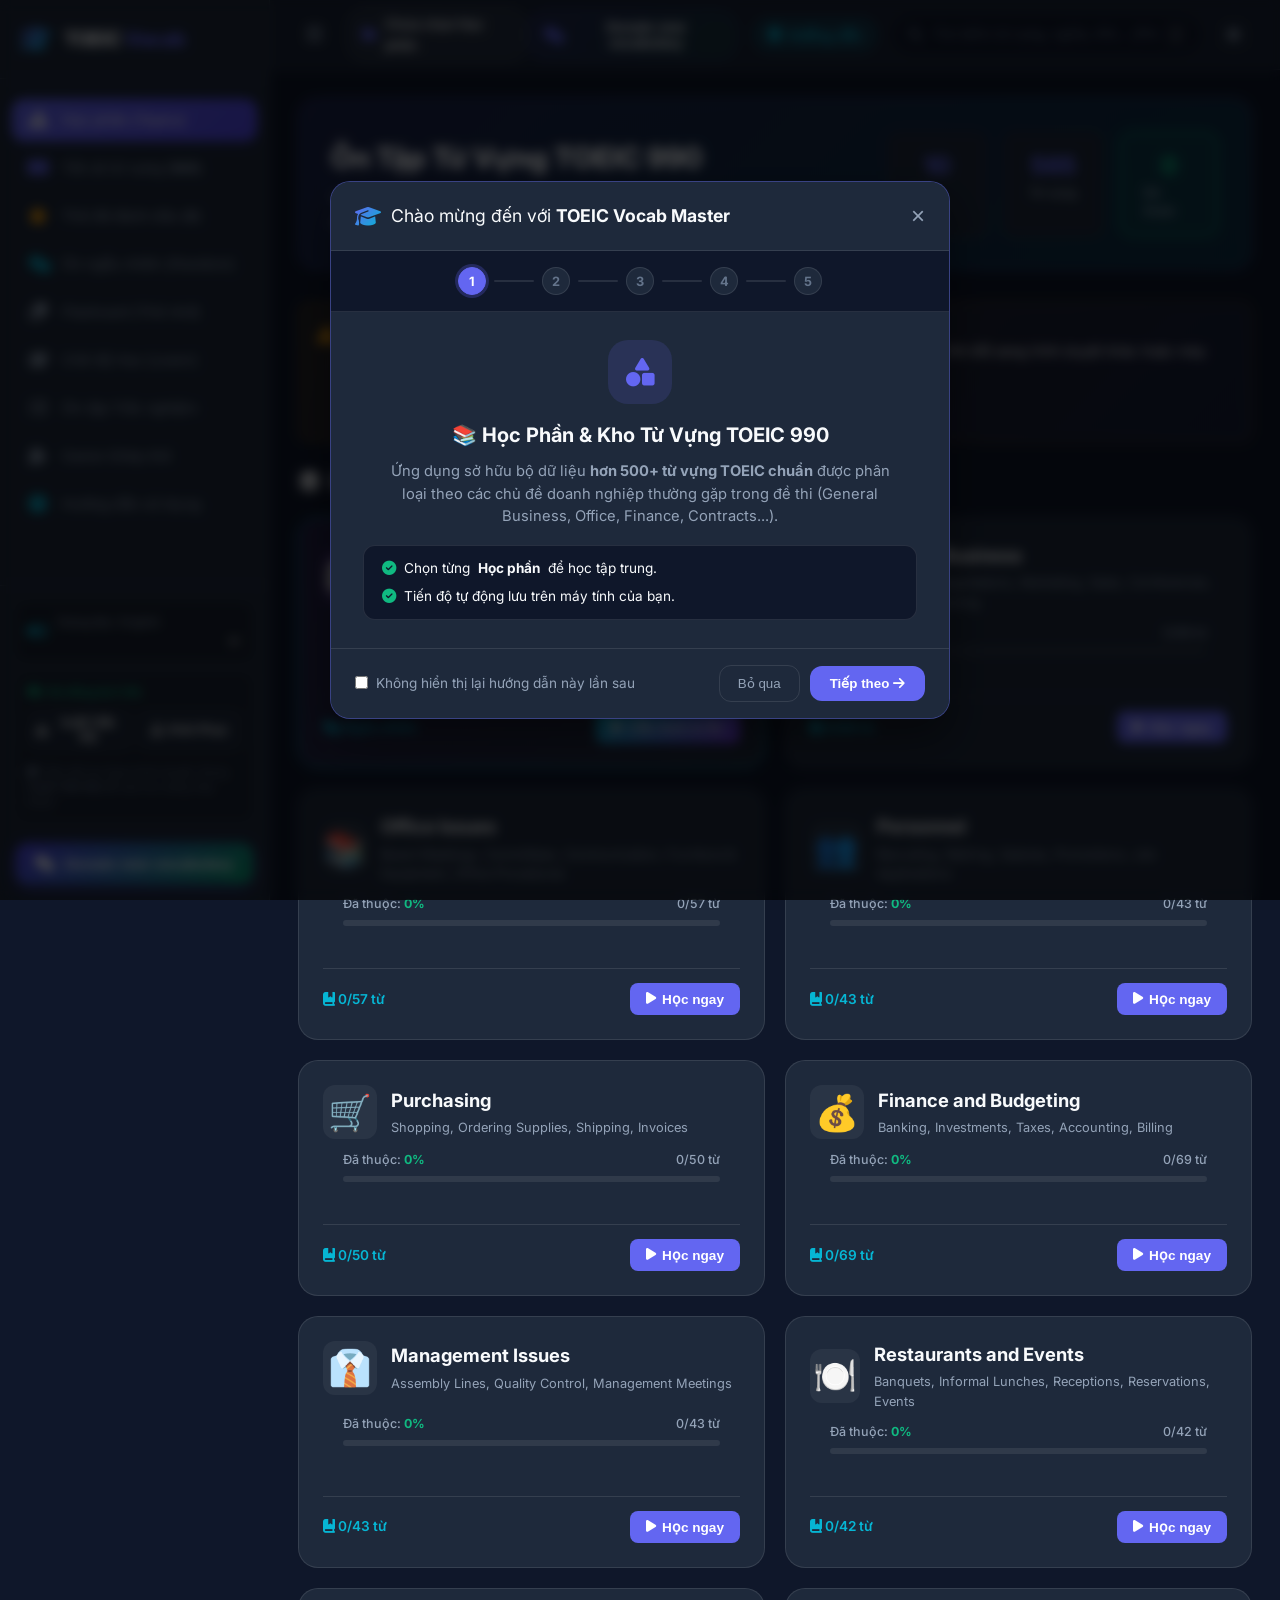
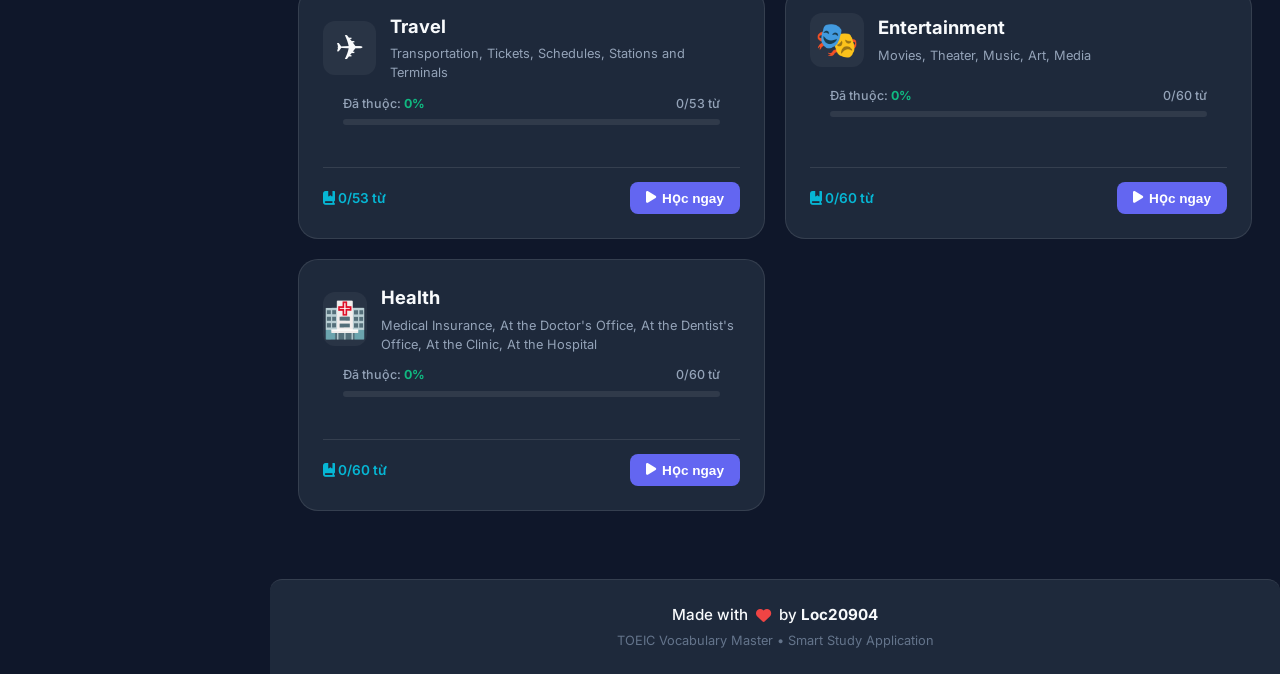
==== commit bd87f581: "docs: add browser storage notice for non-tech users" ====
--- a/index.html
+++ b/index.html
@@ -92,6 +92,7 @@
             </button>
             <input type="file" id="file-input-progress" accept=".json" style="display: none;" />
           </div>
+          <span class="backup-note-text"><i class="fa-solid fa-circle-info"></i> Tiến độ lưu theo trình duyệt. Dùng <strong>Xuất Tiến Độ</strong> để sao lưu sang máy khác!</span>
         </div>
 
         <button class="btn-sidebar-feedback" id="btn-open-feedback">
@@ -160,6 +161,15 @@
               <span class="stat-number" id="stat-learned-words">0</span>
               <span class="stat-label">Đã thuộc</span>
             </div>
+          </div>
+        </div>
+
+        <!-- Non-Tech User Storage Notice Banner -->
+        <div class="storage-notice-card">
+          <div class="notice-icon"><i class="fa-solid fa-triangle-exclamation"></i></div>
+          <div class="notice-text">
+            <strong>📌 Lưu ý quan trọng về tiến độ học tập:</strong>
+            <span>Trang web tự động lưu tiến độ của bạn trên <em>trình duyệt hiện tại</em> (Chrome, Safari, Edge...). Khi đổi sang trình duyệt khác hoặc máy tính khác, tiến độ sẽ không tự động di chuyển theo. Bạn hãy dùng tính năng <strong>Xuất Tiến Độ / Khôi Phục</strong> ở góc dưới Sidebar để sao lưu và nạp tiến độ sang thiết bị mới nhé!</span>
           </div>
         </div>
 
@@ -867,8 +877,11 @@
           <h3>💡 Đóng Góp Từ Vựng & Xuất/Khôi Phục Tiến Độ</h3>
           <p>Bạn có thể đóng góp từ vựng mới cho ứng dụng thông qua nút <strong>Góp từ vựng</strong> hoặc sao lưu tiến độ học ra file JSON để nạp sang máy khác.</p>
           <div class="slide-tips-box">
-            <div class="tip-item"><i class="fa-solid fa-cloud-arrow-up"></i> Tự động đồng bộ và lưu tiến độ an toàn.</div>
-            <div class="tip-item"><i class="fa-solid fa-circle-question"></i> Bạn có thể xem lại Hướng dẫn này bất cứ lúc nào qua nút <strong>Hướng dẫn ❓</strong> ở Sidebar.</div>
+            <div class="tip-item"><i class="fa-solid fa-cloud-arrow-up"></i> Tự động đồng bộ và lưu tiến độ trên trình duyệt.</div>
+            <div class="tip-item highlight-warning" style="background: rgba(245, 158, 11, 0.15); border: 1px solid rgba(245, 158, 11, 0.3); padding: 8px 12px; border-radius: 8px; margin-top: 4px;">
+              <i class="fa-solid fa-triangle-exclamation" style="color: var(--accent-warning);"></i>
+              <span><strong>Lưu ý quan trọng:</strong> Tiến độ được lưu riêng cho từng trình duyệt. Dùng nút <strong>Xuất Tiến Độ (.json)</strong> nếu bạn muốn di chuyển tiến độ sang máy tính/trình duyệt khác nhé!</span>
+            </div>
           </div>
         </div>
       </div>
--- a/style.css
+++ b/style.css
@@ -1,100 +1,54 @@
-/* CSS Reset & shadcn/ui Variable System */
+/* CSS Reset & Variable System */
 :root {
-  /* shadcn dark mode color tokens (Zinc/Slate Deep Theme) */
-  --background: #090d16;
-  --foreground: #f8fafc;
-  --card: #111726;
-  --card-hover: #172033;
-  --popover: #111726;
-  --popover-foreground: #f8fafc;
-  --primary: #6366f1;
-  --primary-hover: #4f46e5;
-  --primary-foreground: #ffffff;
-  --secondary: #1e293b;
-  --secondary-foreground: #f8fafc;
-  --muted: #1e293b;
-  --muted-foreground: #94a3b8;
-  --accent: rgba(99, 102, 241, 0.15);
-  --accent-foreground: #f8fafc;
-  --destructive: #ef4444;
-  --destructive-foreground: #ffffff;
-  --border: rgba(255, 255, 255, 0.08);
-  --border-highlight: rgba(99, 102, 241, 0.4);
-  --input: rgba(255, 255, 255, 0.1);
-  --ring: rgba(99, 102, 241, 0.4);
+  --bg-primary: #0f172a;
+  --bg-secondary: #1e293b;
+  --bg-card: #1e293b;
+  --bg-card-hover: #334155;
+  --bg-glass: rgba(30, 41, 59, 0.75);
   
-  /* Backward Compatibility Aliases */
-  --bg-primary: var(--background);
-  --bg-secondary: var(--card);
-  --bg-card: var(--card);
-  --bg-card-hover: var(--card-hover);
-  --bg-glass: rgba(17, 23, 38, 0.85);
-  
-  --text-main: var(--foreground);
-  --text-muted: var(--muted-foreground);
+  --text-main: #f8fafc;
+  --text-muted: #94a3b8;
   --text-subtle: #64748b;
   
-  --accent-primary: var(--primary);
-  --accent-primary-hover: var(--primary-hover);
+  --accent-primary: #6366f1;
+  --accent-primary-hover: #4f46e5;
   --accent-secondary: #06b6d4;
   --accent-success: #10b981;
   --accent-warning: #f59e0b;
-  --accent-danger: var(--destructive);
+  --accent-danger: #ef4444;
   
-  --border-color: var(--border);
+  --border-color: rgba(255, 255, 255, 0.1);
+  --border-highlight: rgba(99, 102, 241, 0.4);
   
   --radius-sm: 8px;
   --radius-md: 12px;
-  --radius-lg: 18px;
-  --radius-xl: 24px;
+  --radius-lg: 20px;
+  --radius-xl: 28px;
   
-  --shadow-sm: 0 1px 2px 0 rgba(0, 0, 0, 0.05);
-  --shadow-md: 0 4px 6px -1px rgba(0, 0, 0, 0.1), 0 2px 4px -2px rgba(0, 0, 0, 0.1);
-  --shadow-lg: 0 10px 15px -3px rgba(0, 0, 0, 0.25), 0 4px 6px -4px rgba(0, 0, 0, 0.1);
-  --shadow-accent: 0 4px 14px rgba(99, 102, 241, 0.25);
-  --shadow-glow: 0 0 20px rgba(99, 102, 241, 0.15);
-
+  --shadow-sm: 0 1px 2px rgba(0,0,0,0.05);
+  --shadow-md: 0 3px 8px rgba(0,0,0,0.06);
+  --shadow-lg: 0 4px 12px rgba(0,0,0,0.08);
+  --shadow-accent: 0 3px 8px rgba(99, 102, 241, 0.15);
+  
   --font-family: 'Inter', 'Plus Jakarta Sans', system-ui, -apple-system, sans-serif;
-  --transition-fast: 0.15s cubic-bezier(0.4, 0, 0.2, 1);
-  --transition-normal: 0.25s cubic-bezier(0.4, 0, 0.2, 1);
+  --transition-fast: 0.2s ease;
+  --transition-normal: 0.3s cubic-bezier(0.4, 0, 0.2, 1);
 }
 
 [data-theme="light"] {
-  --background: #f8fafc;
-  --foreground: #0f172a;
-  --card: #ffffff;
-  --card-hover: #f1f5f9;
-  --popover: #ffffff;
-  --popover-foreground: #0f172a;
-  --primary: #4f46e5;
-  --primary-hover: #4338ca;
-  --primary-foreground: #ffffff;
-  --secondary: #f1f5f9;
-  --secondary-foreground: #0f172a;
-  --muted: #f1f5f9;
-  --muted-foreground: #64748b;
-  --accent: rgba(79, 70, 229, 0.08);
-  --accent-foreground: #0f172a;
-  --destructive: #ef4444;
-  --destructive-foreground: #ffffff;
-  --border: #e2e8f0;
-  --border-highlight: rgba(79, 70, 229, 0.3);
-  --input: #e2e8f0;
-  --ring: rgba(79, 70, 229, 0.3);
-
-  --bg-primary: var(--background);
+  --bg-primary: #f8fafc;
   --bg-secondary: #ffffff;
   --bg-card: #ffffff;
-  --bg-card-hover: #f8fafc;
-  --bg-glass: rgba(255, 255, 255, 0.9);
+  --bg-card-hover: #f1f5f9;
+  --bg-glass: rgba(255, 255, 255, 0.85);
   
-  --text-main: var(--foreground);
-  --text-muted: var(--muted-foreground);
+  --text-main: #0f172a;
+  --text-muted: #475569;
   --text-subtle: #94a3b8;
   
-  --border-color: var(--border);
-  --shadow-md: 0 4px 6px -1px rgba(0, 0, 0, 0.05);
-  --shadow-lg: 0 10px 15px -3px rgba(0, 0, 0, 0.08);
+  --border-color: #e2e8f0;
+  --border-highlight: rgba(99, 102, 241, 0.3);
+  --shadow-md: 0 3px 8px rgba(0,0,0,0.04);
 }
 
 * {
@@ -202,13 +156,13 @@
 .menu-item {
   display: flex;
   align-items: center;
-  gap: 12px;
-  padding: 10px 14px;
-  border-radius: var(--radius-sm);
+  gap: 14px;
+  padding: 12px 16px;
+  border-radius: var(--radius-md);
   border: none;
   background: transparent;
   color: var(--text-muted);
-  font-size: 0.9rem;
+  font-size: 0.95rem;
   font-weight: 500;
   cursor: pointer;
   transition: var(--transition-fast);
@@ -216,8 +170,8 @@
 }
 
 .menu-item i {
-  font-size: 1rem;
-  width: 18px;
+  font-size: 1.1rem;
+  width: 20px;
   text-align: center;
 }
 
@@ -227,22 +181,9 @@
 }
 
 .menu-item.active {
-  background-color: var(--accent);
-  color: var(--primary);
-  font-weight: 600;
-  box-shadow: none;
-}
-
-[data-theme="light"] .menu-item.active {
-  background-color: #f1f5f9;
-  color: #4f46e5;
-  border-left: 3px solid #4f46e5;
-}
-
-[data-theme="dark"] .menu-item.active {
-  background-color: rgba(99, 102, 241, 0.15);
-  color: #818cf8;
-  border-left: 3px solid #6366f1;
+  background: linear-gradient(135deg, var(--accent-primary), var(--accent-primary-hover));
+  color: #ffffff;
+  box-shadow: var(--shadow-accent);
 }
 
 .sidebar-footer {
@@ -410,7 +351,7 @@
   align-items: center;
   gap: 8px;
   padding: 6px 14px;
-  background: var(--background);
+  background: rgba(255, 255, 255, 0.05);
   border: 1px solid var(--border-color);
   border-radius: 20px;
   font-size: 0.85rem;
@@ -425,7 +366,7 @@
 .header-right {
   display: flex;
   align-items: center;
-  gap: 12px;
+  gap: 16px;
 }
 
 .search-box {
@@ -547,61 +488,55 @@
   to { opacity: 1; transform: translateY(0); }
 }
 
-/* Dashboard & Topics Grid - shadcn/ui Clean Style */
+/* Dashboard & Topics Grid */
 .hero-banner {
-  background: var(--card);
-  border: 1px solid var(--border-color);
+  background: linear-gradient(135deg, rgba(99, 102, 241, 0.15), rgba(6, 182, 212, 0.15));
+  border: 1px solid var(--border-highlight);
   border-radius: var(--radius-lg);
   padding: 32px;
   display: flex;
   justify-content: space-between;
   align-items: center;
   margin-bottom: 32px;
-  box-shadow: var(--shadow-sm);
 }
 
 .hero-text h1 {
-  font-size: 1.75rem;
-  font-weight: 700;
-  letter-spacing: -0.02em;
-  color: var(--text-main);
+  font-size: 1.8rem;
+  font-weight: 800;
   margin-bottom: 8px;
 }
 
 .hero-text p {
   color: var(--text-muted);
   max-width: 600px;
-  font-size: 0.92rem;
-  line-height: 1.5;
+  font-size: 0.95rem;
 }
 
 .hero-stats {
   display: flex;
-  gap: 14px;
+  gap: 16px;
 }
 
 .stat-card {
-  background: var(--background);
-  border: 1px solid var(--border-color);
-  padding: 14px 22px;
+  background: var(--bg-card);
+  border: 1px solid var(--border-color);
+  padding: 16px 24px;
   border-radius: var(--radius-md);
   display: flex;
   flex-direction: column;
   align-items: center;
-  min-width: 105px;
-  box-shadow: var(--shadow-sm);
+  min-width: 100px;
 }
 
 .stat-card.highlight {
-  border-color: rgba(16, 185, 129, 0.3);
-  background: rgba(16, 185, 129, 0.06);
+  border-color: var(--accent-success);
+  background: rgba(16, 185, 129, 0.08);
 }
 
 .stat-number {
   font-size: 1.5rem;
   font-weight: 800;
-  color: var(--text-main);
-  letter-spacing: -0.02em;
+  color: var(--accent-primary);
 }
 
 .stat-card.highlight .stat-number {
@@ -609,18 +544,14 @@
 }
 
 .stat-label {
-  font-size: 0.72rem;
+  font-size: 0.75rem;
   color: var(--text-muted);
   font-weight: 600;
-  text-transform: uppercase;
-  letter-spacing: 0.04em;
 }
 
 .section-title h2 {
-  font-size: 1.25rem;
-  font-weight: 700;
-  letter-spacing: -0.01em;
-  color: var(--text-main);
+  font-size: 1.3rem;
+  font-weight: 700;
   margin-bottom: 20px;
   display: flex;
   align-items: center;
@@ -636,21 +567,20 @@
 .topic-card {
   background: var(--bg-card);
   border: 1px solid var(--border-color);
-  border-radius: var(--radius-md);
-  padding: 22px;
-  cursor: pointer;
-  transition: all 0.2s cubic-bezier(0.4, 0, 0.2, 1);
+  border-radius: var(--radius-lg);
+  padding: 24px;
+  cursor: pointer;
+  transition: var(--transition-normal);
   display: flex;
   flex-direction: column;
   justify-content: space-between;
   position: relative;
   overflow: hidden;
-  box-shadow: var(--shadow-sm);
 }
 
 .topic-card:hover {
-  transform: translateY(-2px);
-  border-color: var(--border-highlight);
+  transform: translateY(-4px);
+  border-color: var(--accent-primary);
   box-shadow: var(--shadow-md);
 }
 
@@ -662,12 +592,11 @@
 }
 
 .topic-icon {
-  font-size: 2rem;
-  width: 50px;
-  height: 50px;
-  border-radius: var(--radius-sm);
-  background: var(--background);
-  border: 1px solid var(--border-color);
+  font-size: 2.2rem;
+  width: 54px;
+  height: 54px;
+  border-radius: var(--radius-md);
+  background: rgba(255, 255, 255, 0.05);
   display: flex;
   align-items: center;
   justify-content: center;
@@ -3291,5 +3220,50 @@
   display: block;
 }
 
-
-
+/* Non-Tech User Storage Notice Card */
+.storage-notice-card {
+  background: linear-gradient(135deg, rgba(245, 158, 11, 0.1), rgba(99, 102, 241, 0.08));
+  border: 1px solid rgba(245, 158, 11, 0.35);
+  border-radius: var(--radius-md);
+  padding: 14px 18px;
+  margin-bottom: 24px;
+  display: flex;
+  align-items: flex-start;
+  gap: 14px;
+  box-shadow: var(--shadow-sm);
+}
+
+.storage-notice-card .notice-icon {
+  font-size: 1.3rem;
+  color: var(--accent-warning);
+  margin-top: 2px;
+}
+
+.storage-notice-card .notice-text {
+  font-size: 0.88rem;
+  color: var(--text-main);
+  line-height: 1.5;
+}
+
+.storage-notice-card .notice-text strong {
+  color: var(--accent-warning);
+  display: block;
+  margin-bottom: 2px;
+}
+
+.storage-notice-card .notice-text em {
+  font-style: normal;
+  color: var(--accent-secondary);
+  font-weight: 600;
+}
+
+.backup-note-text {
+  font-size: 0.72rem;
+  color: var(--text-subtle);
+  display: block;
+  margin-top: 6px;
+  line-height: 1.3;
+}
+
+
+
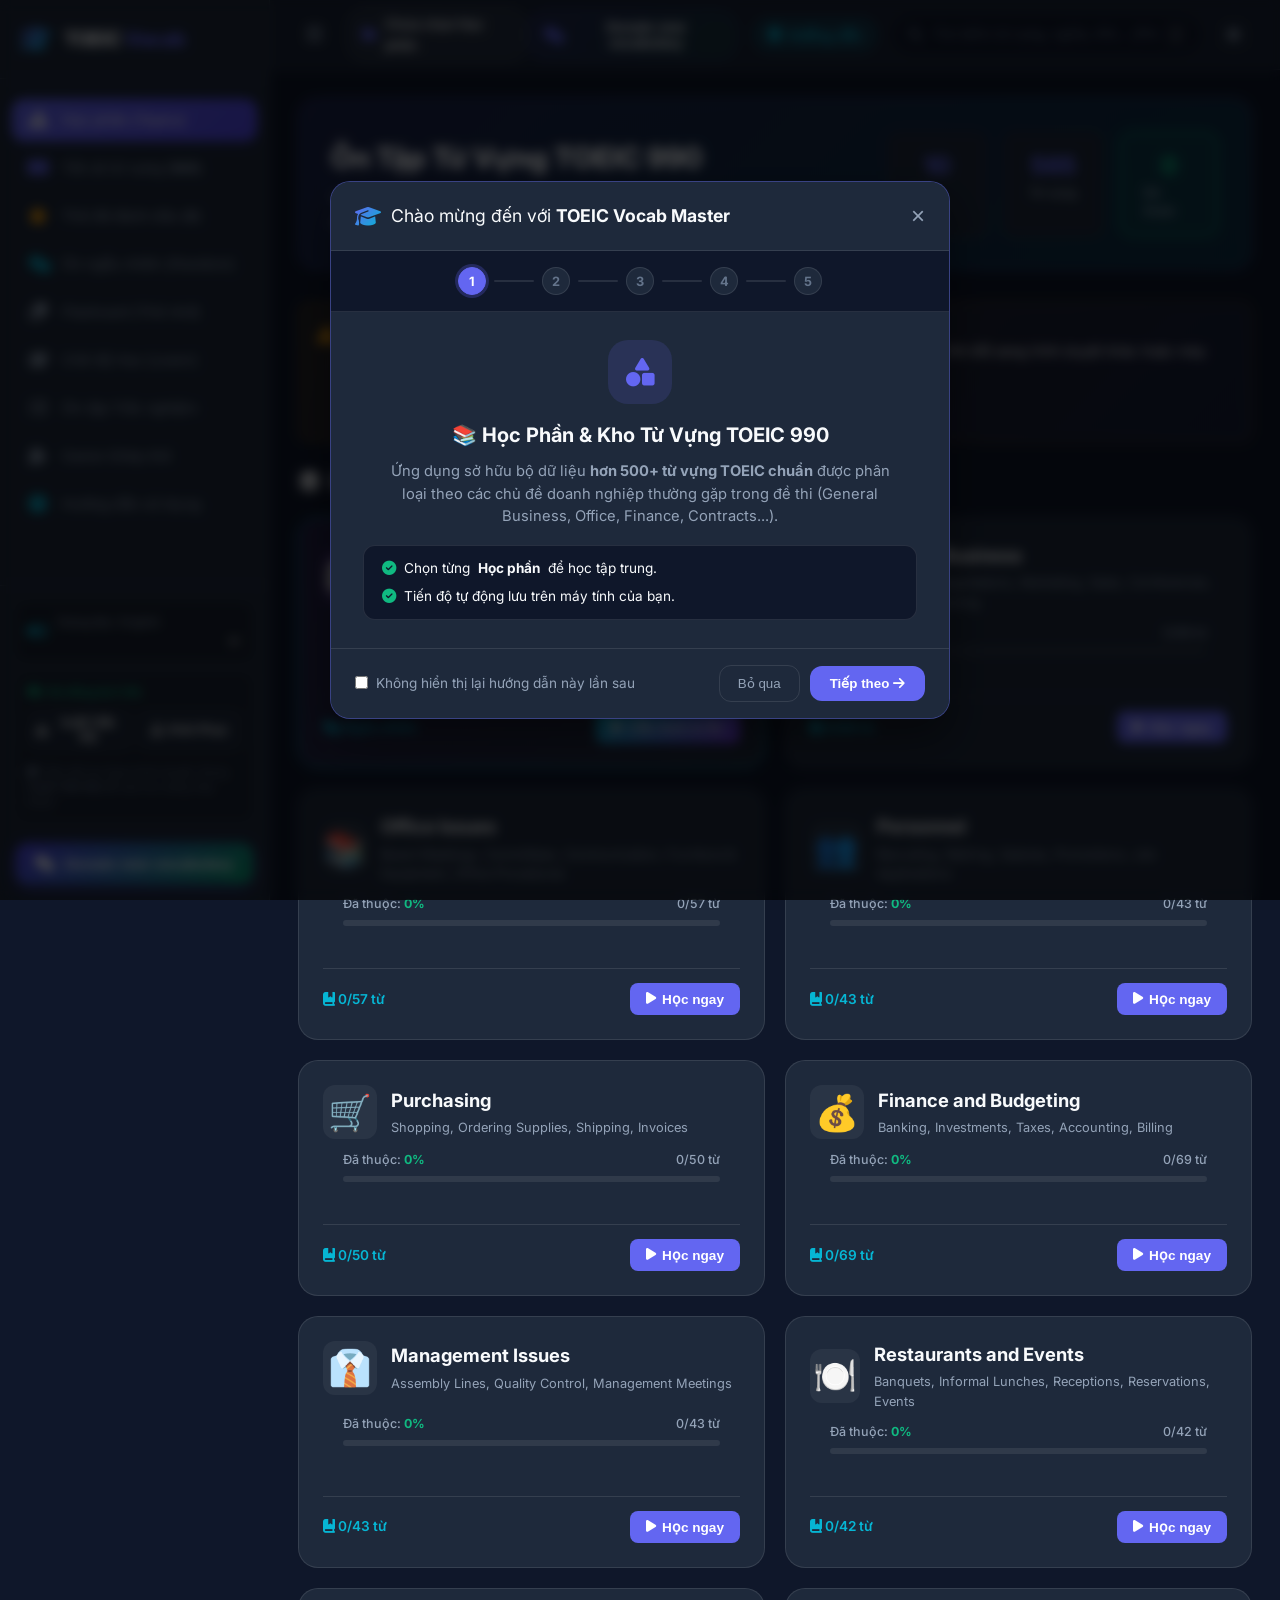
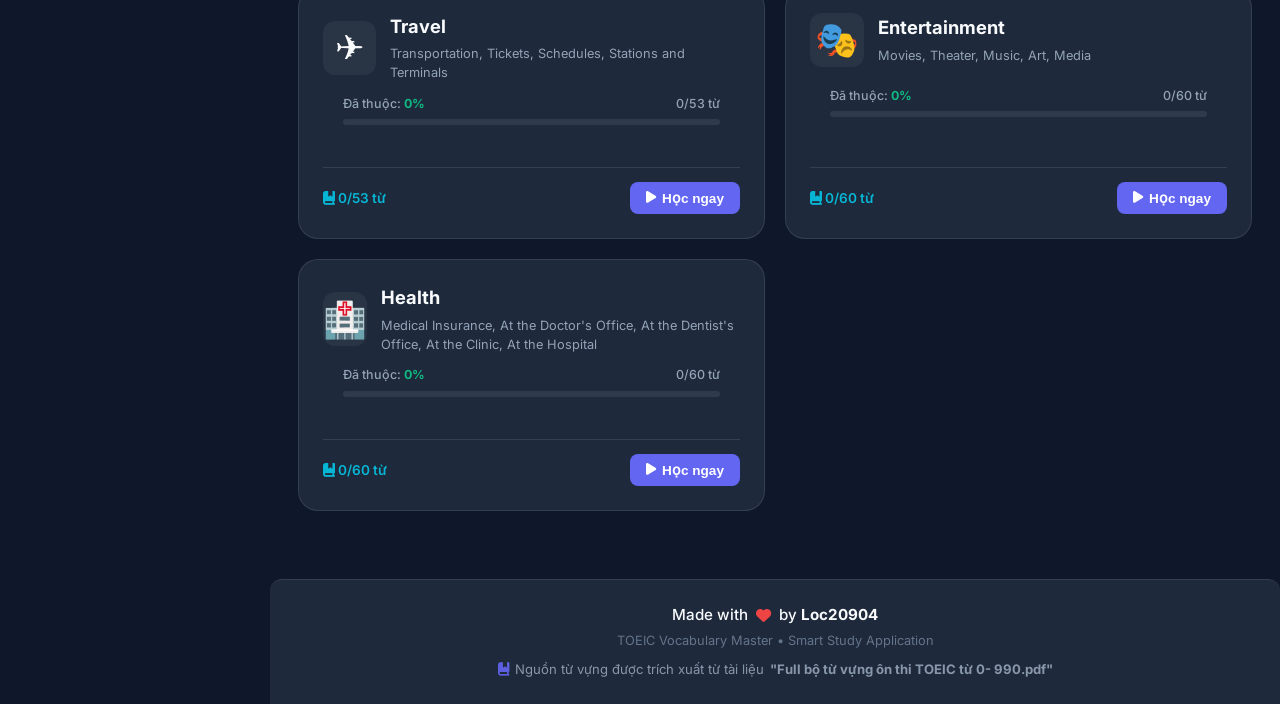
==== commit f995b988: "docs: add vocabulary source note to footer" ====
--- a/index.html
+++ b/index.html
@@ -642,6 +642,9 @@
         <div class="footer-content">
           <p>Made with <i class="fa-solid fa-heart" style="color: #ef4444; margin: 0 4px;"></i> by <strong>Loc20904</strong></p>
           <span class="footer-subtext">TOEIC Vocabulary Master &bull; Smart Study Application</span>
+          <div class="footer-source-note">
+            <i class="fa-solid fa-book-bookmark"></i> Nguồn từ vựng được trích xuất từ tài liệu <strong>"Full bộ từ vựng ôn thi TOEIC từ 0- 990.pdf"</strong>
+          </div>
         </div>
       </footer>
 
--- a/style.css
+++ b/style.css
@@ -3220,6 +3220,22 @@
   display: block;
 }
 
+.footer-source-note {
+  font-size: 0.82rem;
+  color: var(--text-muted);
+  margin-top: 10px;
+  display: flex;
+  align-items: center;
+  justify-content: center;
+  gap: 6px;
+  flex-wrap: wrap;
+  opacity: 0.9;
+}
+
+.footer-source-note i {
+  color: var(--accent-primary);
+}
+
 /* Non-Tech User Storage Notice Card */
 .storage-notice-card {
   background: linear-gradient(135deg, rgba(245, 158, 11, 0.1), rgba(99, 102, 241, 0.08));
